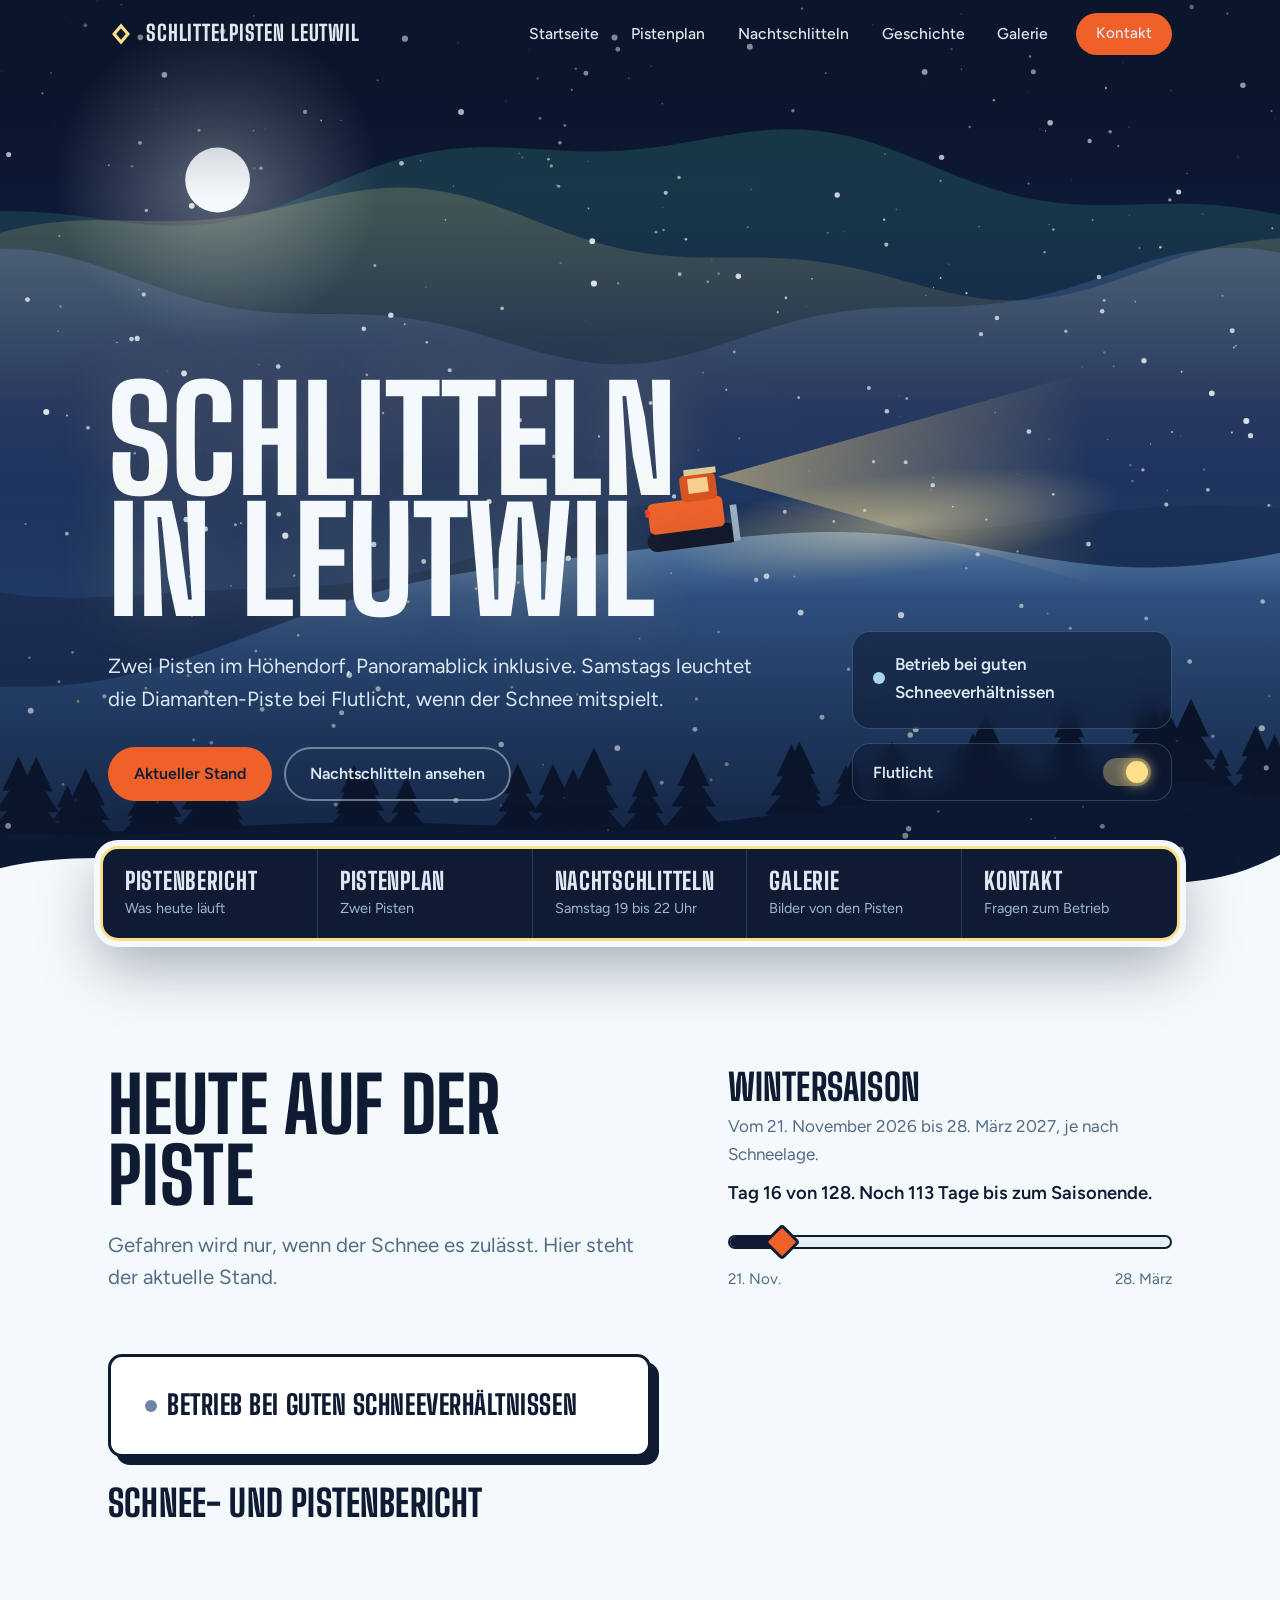
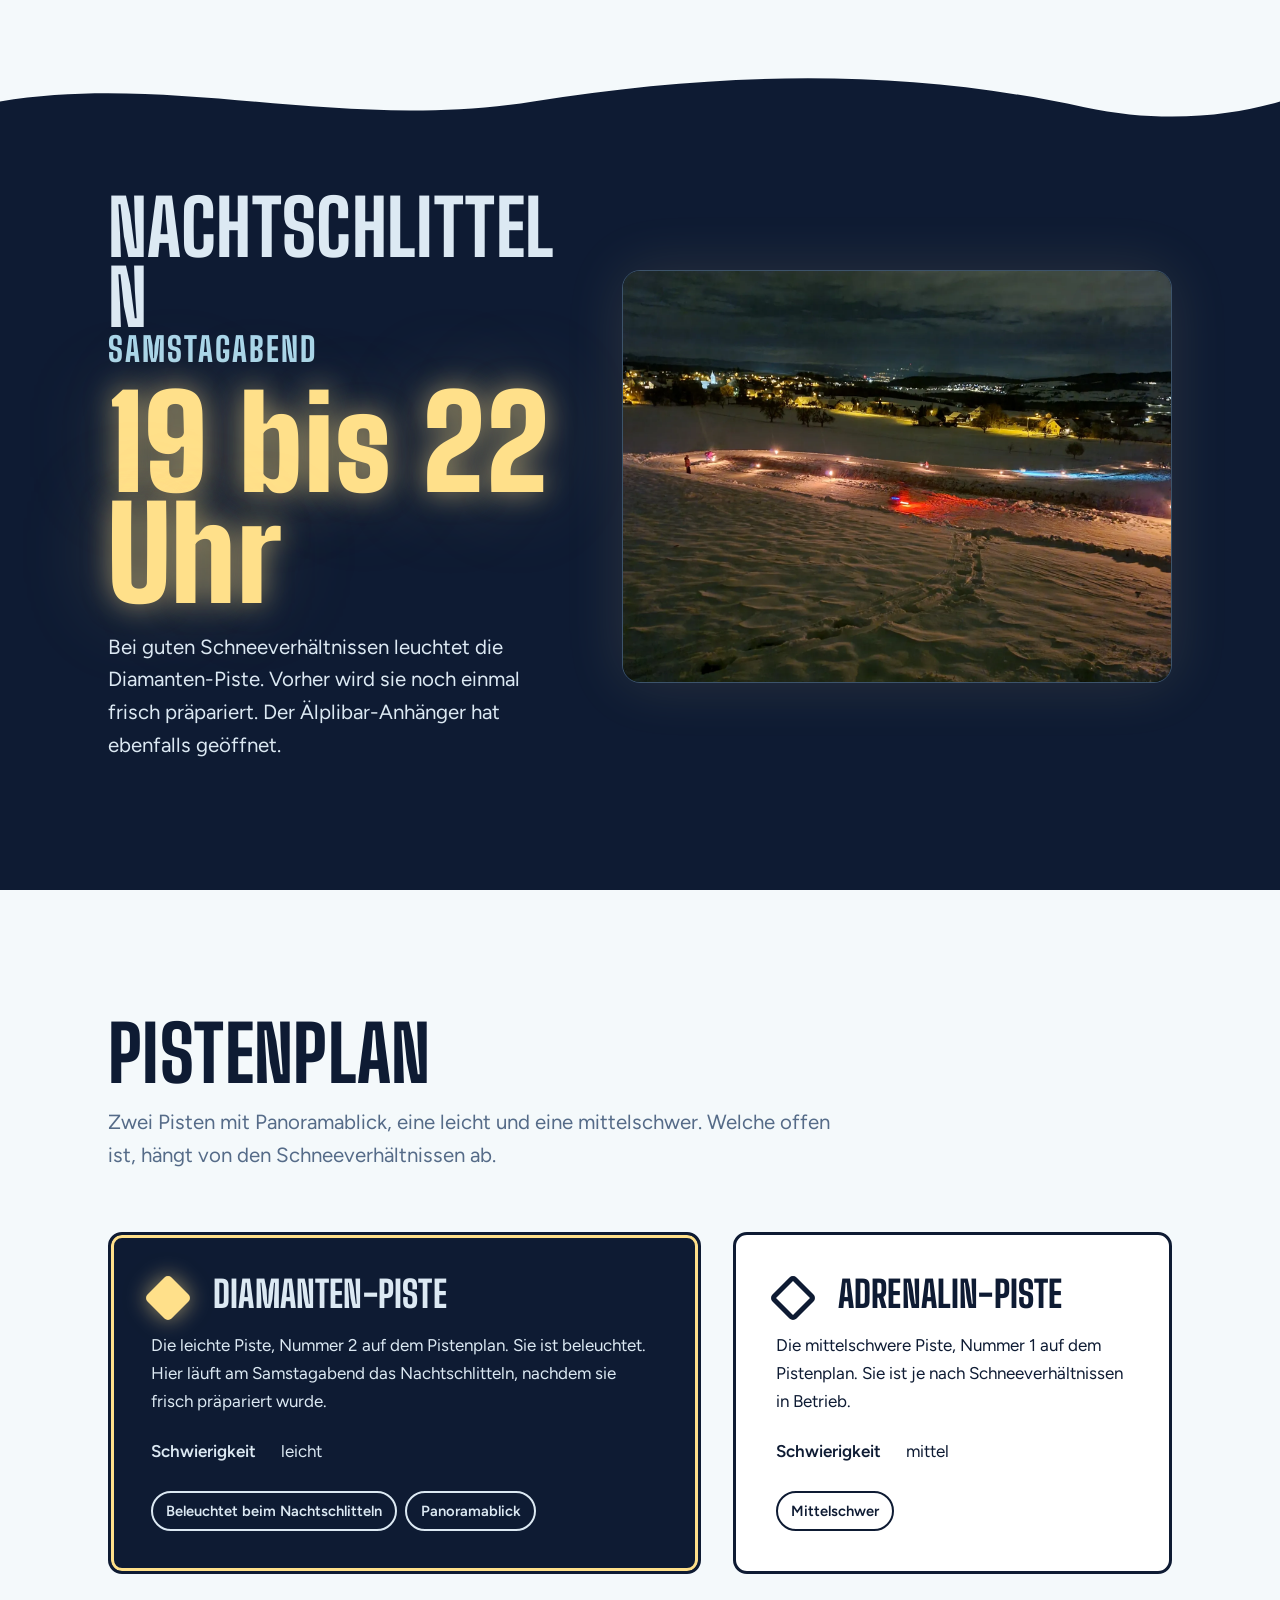
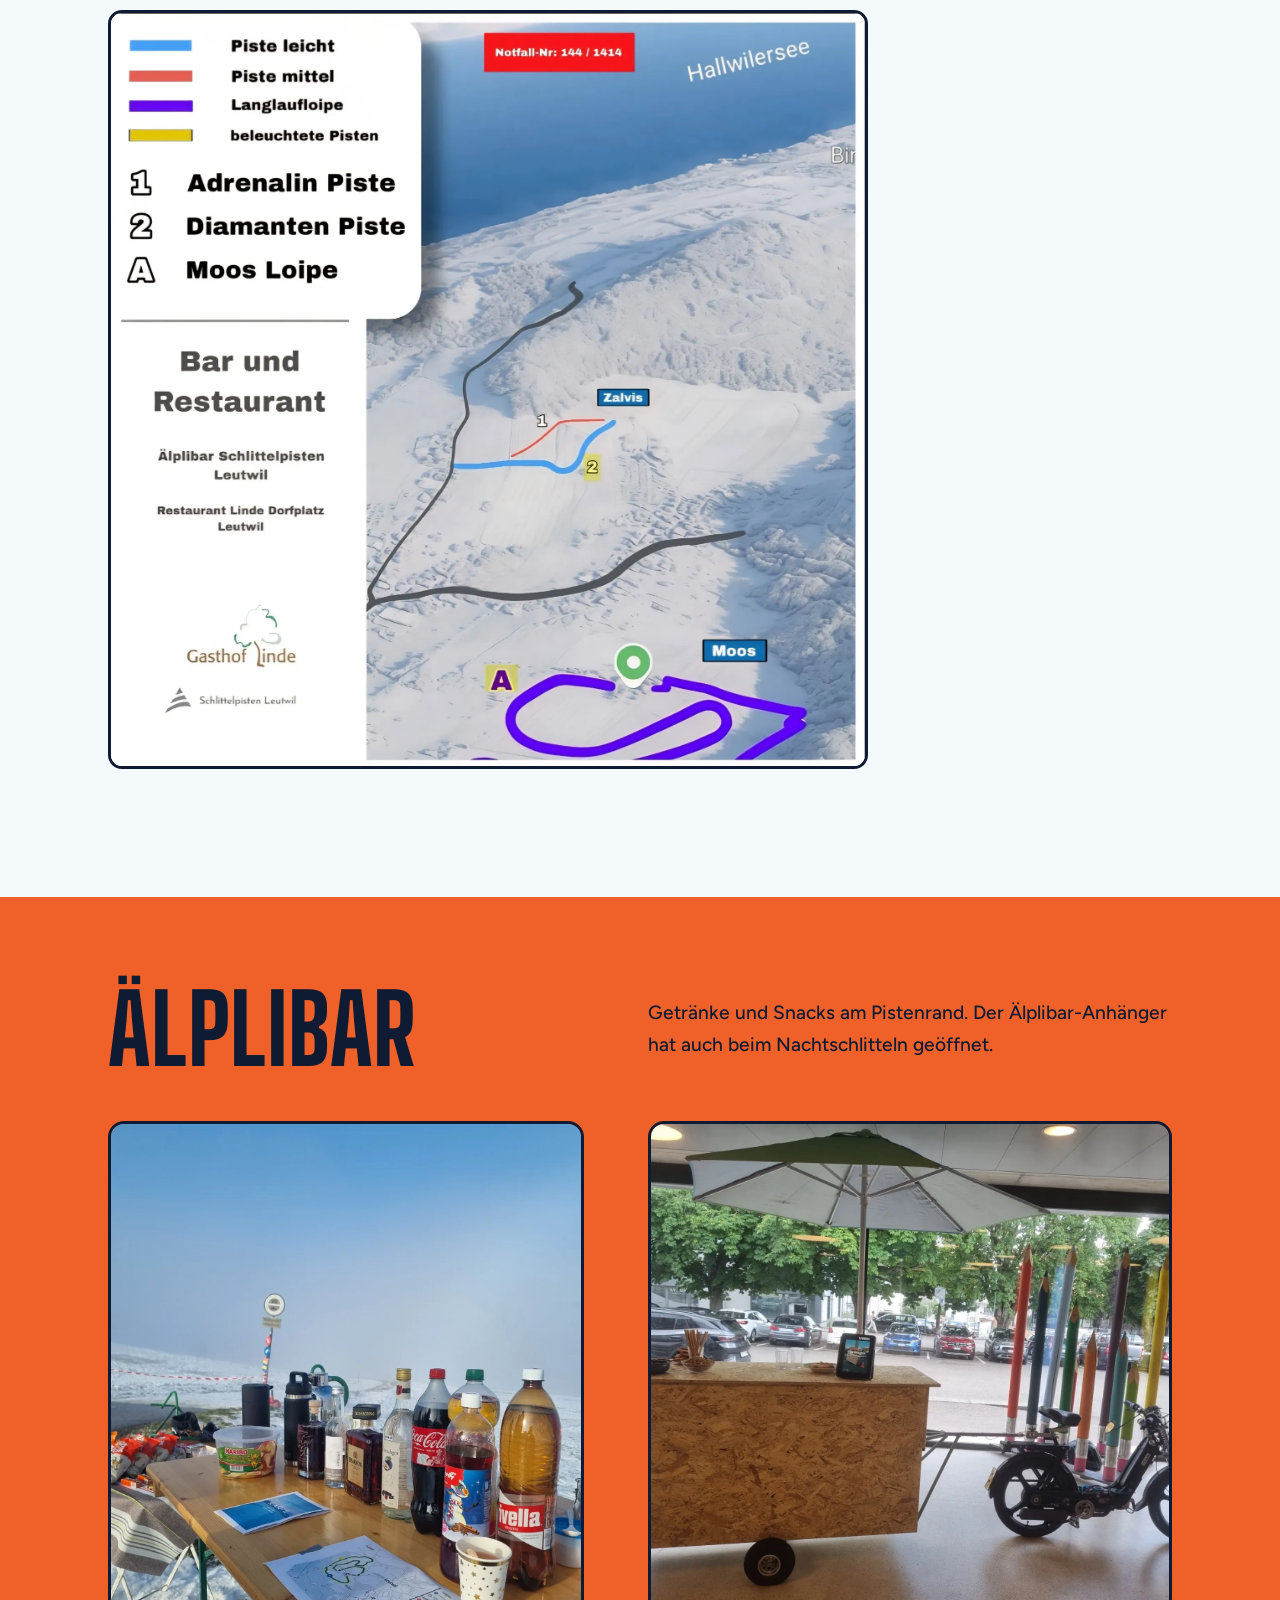
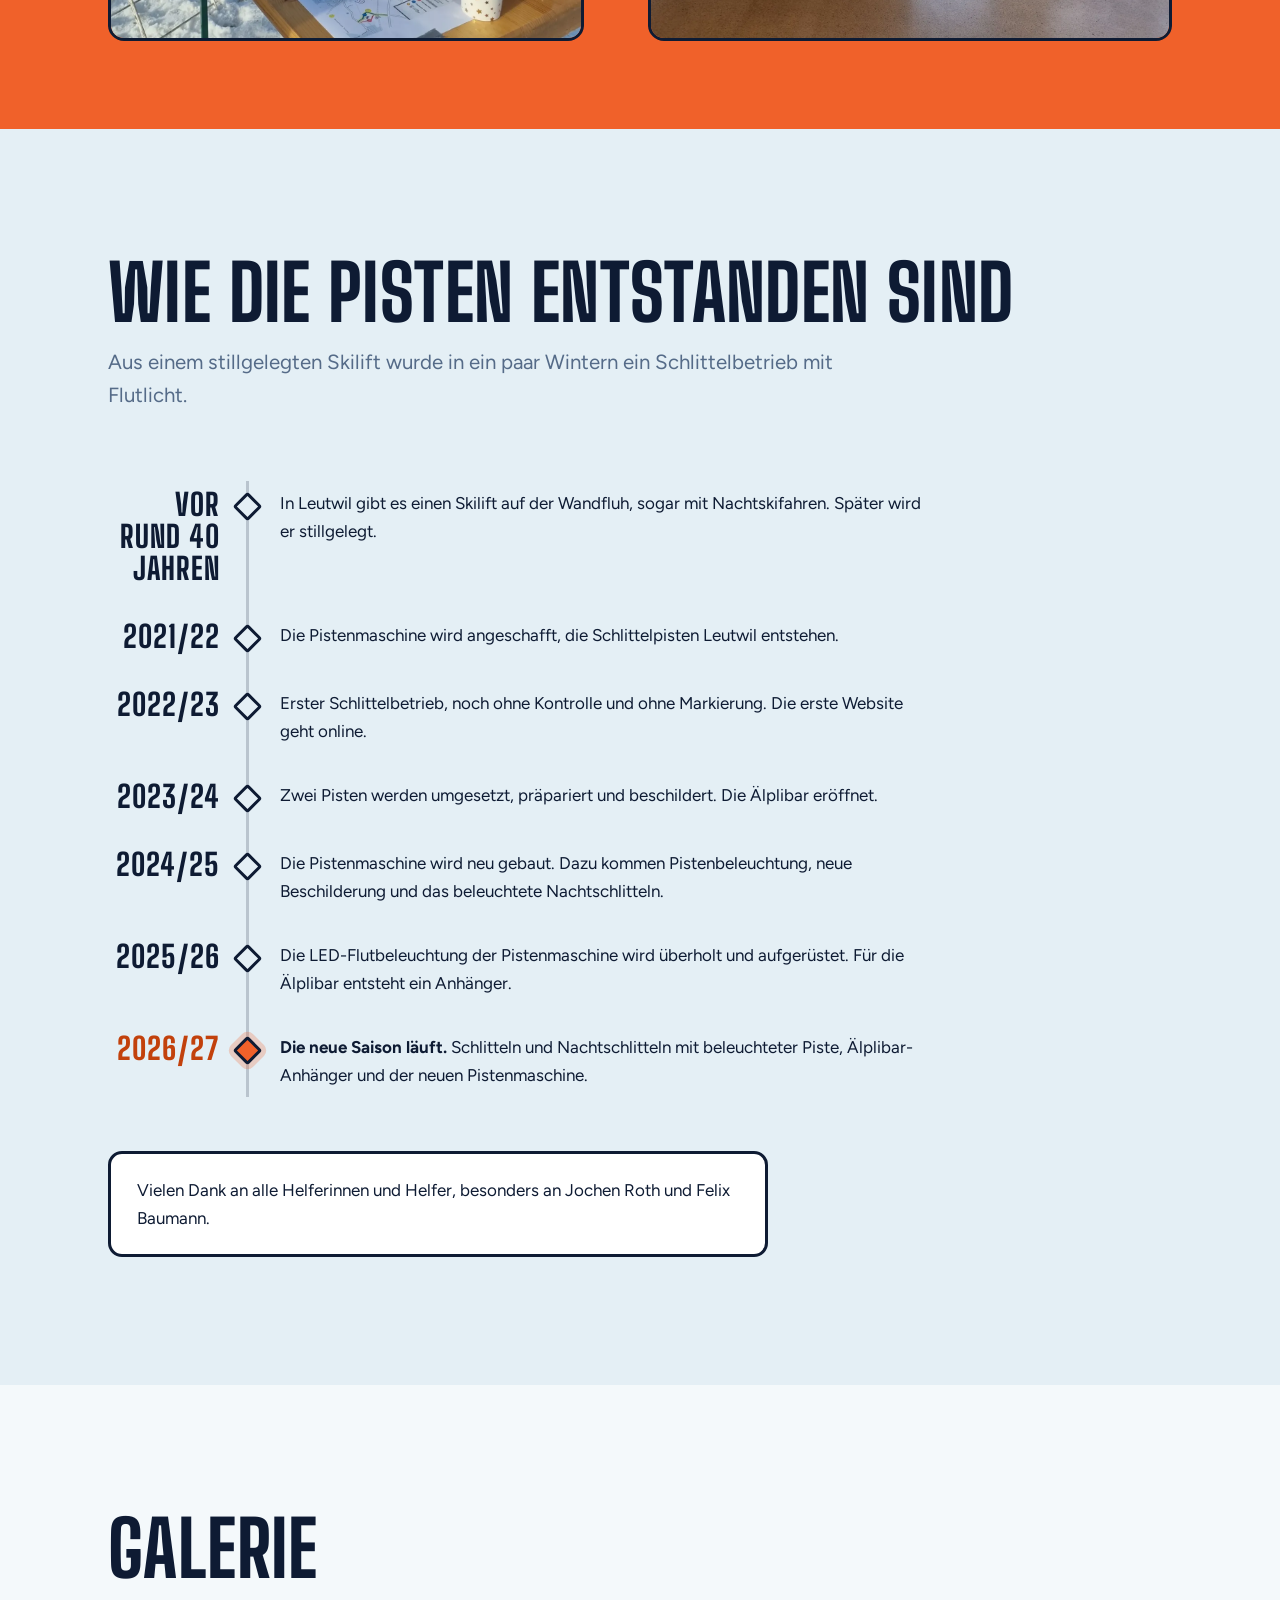
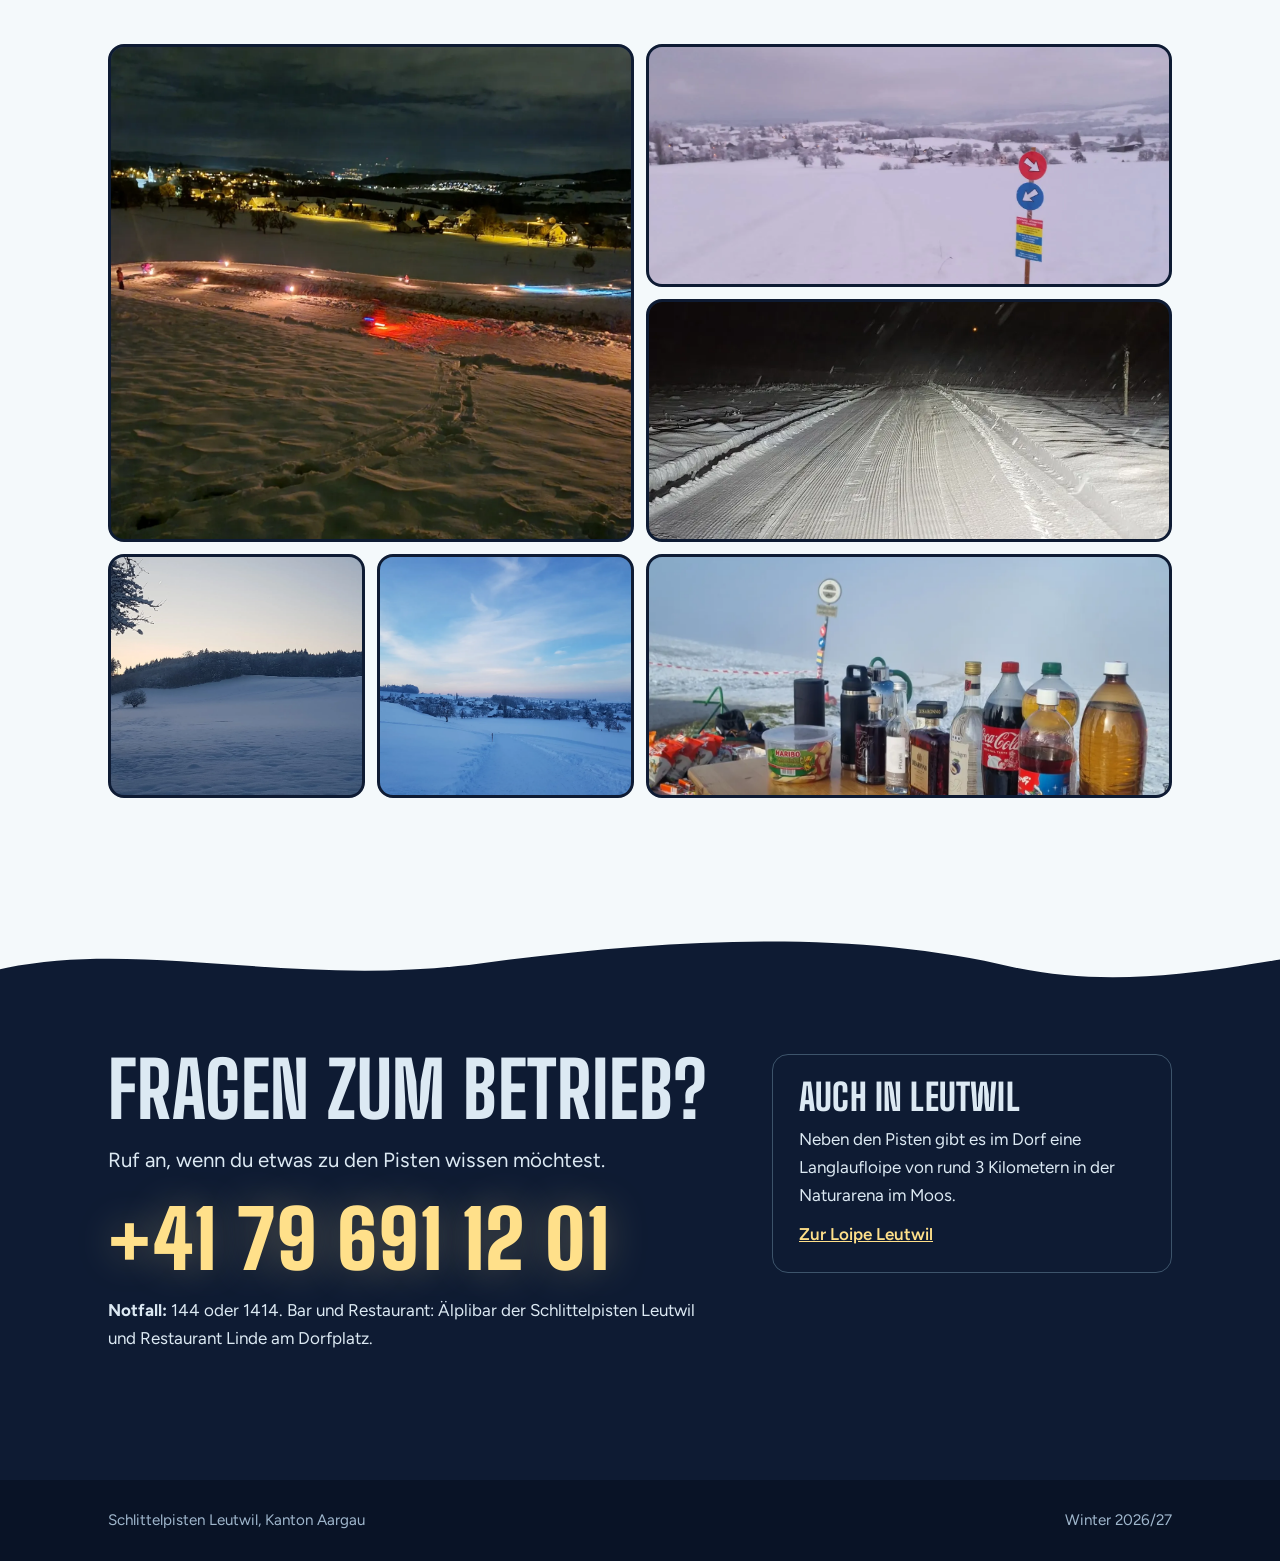
==== index.html @ 44215762 "Add files via upload" ====
<!DOCTYPE html>
<html lang="de-CH">
<head>
<meta charset="utf-8">
<meta name="viewport" content="width=device-width, initial-scale=1">
<title>Schlittelpisten Leutwil: Schlitteln und Nachtschlitteln im Höhendorf</title>
<meta name="description" content="Zwei Schlittelpisten in Leutwil AG mit Panoramablick. Samstags Nachtschlitteln bei Flutlicht, wenn der Schnee mitspielt. Mit Älplibar am Pistenrand.">
<meta name="theme-color" content="#0E1B33">
<meta property="og:title" content="Schlittelpisten Leutwil">
<meta property="og:description" content="Zwei Pisten, Panoramablick, samstags Nachtschlitteln bei Flutlicht.">
<meta property="og:type" content="website">
<link rel="icon" href="data:image/svg+xml,%3Csvg xmlns='http://www.w3.org/2000/svg' viewBox='0 0 32 32'%3E%3Crect width='32' height='32' rx='7' fill='%230E1B33'/%3E%3Cpath d='M16 5l9 11-9 11-9-11z' fill='%23FFE08A'/%3E%3C/svg%3E">
<link rel="preconnect" href="https://fonts.googleapis.com">
<link rel="preconnect" href="https://fonts.gstatic.com" crossorigin>
<link href="https://fonts.googleapis.com/css2?family=Big+Shoulders+Display:wght@700;800;900&family=Figtree:wght@400;500;600;700&display=swap" rel="stylesheet">
<style>
:root{
  --night:#0E1B33; --night-2:#16294A; --night-3:#223C66;
  --ice:#A9D6EA; --snow:#F4F9FB; --snow-2:#E4EFF5;
  --flood:#FFE08A; --groom:#F0612A;
  --on-night:#DCE9F3; --mute-night:#9FB6CC; --mute-snow:#556B88;
  --display:'Big Shoulders Display','Arial Narrow','Helvetica Neue Condensed',Impact,sans-serif;
  --body:'Figtree',system-ui,-apple-system,'Segoe UI',Roboto,sans-serif;
  --pad:clamp(20px,5vw,48px);
}
*{box-sizing:border-box;margin:0}
html{scroll-behavior:smooth;-webkit-text-size-adjust:100%}
body{font-family:var(--body);font-size:1.0625rem;line-height:1.65;color:var(--night);background:var(--snow);overflow-x:hidden}
img,svg,canvas{display:block;max-width:100%}
a{color:inherit}
:focus-visible{outline:3px solid var(--groom);outline-offset:3px;border-radius:4px}
.night :focus-visible,.hero :focus-visible,.site-header :focus-visible{outline-color:var(--flood)}
.skip{position:absolute;left:-999px;top:8px;background:var(--flood);color:var(--night);padding:10px 16px;border-radius:6px;z-index:100;font-weight:600}
.skip:focus{left:12px}
.wrap{width:100%;max-width:1160px;margin-inline:auto;padding-inline:var(--pad)}

/* type */
h1,h2,h3{font-family:var(--display);font-weight:800;text-transform:uppercase;line-height:.92;letter-spacing:.005em}
h2{font-size:clamp(2.1rem,6.4vw,4.8rem);overflow-wrap:anywhere}
h3{font-size:clamp(1.7rem,3vw,2.3rem);line-height:1}
.lead{font-size:clamp(1.12rem,1.6vw,1.3rem);line-height:1.6;max-width:56ch}
.muted{color:var(--mute-snow)}
.night .muted{color:var(--mute-night)}

/* buttons */
.btn{display:inline-flex;align-items:center;gap:.6em;font:600 1rem/1 var(--body);padding:1.05em 1.5em;border-radius:999px;text-decoration:none;border:2px solid transparent;cursor:pointer;transition:transform .2s ease,background .2s ease,color .2s ease,border-color .2s ease}
.btn-primary{background:var(--groom);color:var(--night)}
.btn-primary:hover{background:#ff7a45;transform:translateY(-2px)}
.btn-ghost{border-color:rgba(220,233,243,.45);color:var(--on-night)}
.btn-ghost:hover{border-color:var(--flood);color:var(--flood)}
.btn-dark{background:var(--night);color:var(--snow)}
.btn-dark:hover{background:var(--night-3)}

/* header */
.site-header{position:fixed;inset:0 0 auto 0;z-index:50;transition:background .3s ease,box-shadow .3s ease}
.site-header.solid{background:rgba(14,27,51,.88);backdrop-filter:blur(12px);-webkit-backdrop-filter:blur(12px);box-shadow:0 1px 0 rgba(169,214,234,.14)}
.bar{display:flex;align-items:center;justify-content:space-between;height:68px;gap:16px}
.logo{display:flex;align-items:center;gap:12px;text-decoration:none;color:var(--on-night);font:800 1.35rem/1 var(--display);text-transform:uppercase;letter-spacing:.04em}
.logo svg{width:26px;height:26px;flex:none}
.nav{display:flex;align-items:center;gap:6px}
.nav a{color:var(--on-night);text-decoration:none;font-weight:500;font-size:.98rem;padding:.55em .85em;border-radius:999px;transition:background .2s,color .2s}
.nav a:hover{background:rgba(220,233,243,.12);color:var(--flood)}
.nav .btn{padding:.75em 1.2em;font-size:.95rem;margin-left:8px}
.nav .btn:hover{color:var(--night);background:#ff7a45}
.menu-btn{display:none;background:none;border:2px solid rgba(220,233,243,.4);color:var(--on-night);border-radius:999px;width:46px;height:46px;cursor:pointer;align-items:center;justify-content:center}
.menu-btn span{display:block;width:18px;height:2px;background:currentColor;position:relative;border-radius:2px}
.menu-btn span::before,.menu-btn span::after{content:"";position:absolute;left:0;width:18px;height:2px;background:currentColor;border-radius:2px;transition:transform .25s}
.menu-btn span::before{top:-6px}.menu-btn span::after{top:6px}
.menu-btn[aria-expanded="true"] span{background:transparent}
.menu-btn[aria-expanded="true"] span::before{transform:translateY(6px) rotate(45deg)}
.menu-btn[aria-expanded="true"] span::after{transform:translateY(-6px) rotate(-45deg)}

/* hero */
.hero{position:relative;min-height:100vh;min-height:100svh;background:var(--night);color:var(--on-night);display:flex;align-items:flex-end;overflow:hidden;isolation:isolate}
#scene{position:absolute;inset:0;width:100%;height:100%;z-index:-1}
.hero::after{content:"";position:absolute;inset:0;z-index:-1;pointer-events:none;background:linear-gradient(180deg,rgba(14,27,51,.55) 0,rgba(14,27,51,0) 22%,rgba(14,27,51,0) 55%,rgba(14,27,51,.55) 100%)}
.hero-inner>div{min-width:0}
.hero-inner{width:100%;display:grid;grid-template-columns:minmax(0,1fr) auto;gap:32px;align-items:end;padding-block:120px clamp(72px,11vh,120px)}
.hero h1{font-size:clamp(3.2rem,12vw,9rem);line-height:.84;letter-spacing:-.005em;color:var(--snow);text-shadow:0 0 60px rgba(255,224,138,.18)}
.hero h1 span{display:block}
.hero .lead{margin-top:28px;color:var(--on-night)}
.hero .actions{display:flex;flex-wrap:wrap;gap:12px;margin-top:32px}
.hero-side{display:grid;gap:14px;width:min(320px,100%);justify-self:end}
.glass{background:rgba(14,27,51,.55);border:1px solid rgba(169,214,234,.22);border-radius:18px;padding:18px 20px;backdrop-filter:blur(10px);-webkit-backdrop-filter:blur(10px)}
.status-line{display:flex;align-items:center;gap:10px;font-weight:600}
.dot{width:12px;height:12px;border-radius:50%;background:var(--ice);flex:none;box-shadow:0 0 0 0 currentColor}
[data-state="offen"] .dot{background:#6FE3A5;color:#6FE3A5}
[data-state="nacht"] .dot{background:var(--flood);color:var(--flood)}
[data-state="zu"] .dot{background:#FF7A6B;color:#FF7A6B}
[data-state="offen"] .dot,[data-state="nacht"] .dot{animation:ping 2.4s ease-out infinite}
@keyframes ping{0%{box-shadow:0 0 0 0 color-mix(in srgb,currentColor 55%,transparent)}80%,100%{box-shadow:0 0 0 12px transparent}}
.glass small{display:block;margin-top:4px;color:var(--mute-night);font-size:.92rem;line-height:1.45}
.switch{display:flex;align-items:center;justify-content:space-between;gap:16px;width:100%;color:var(--on-night);background:rgba(14,27,51,.55);border:1px solid rgba(169,214,234,.22);border-radius:18px;padding:14px 20px;font:600 1rem var(--body);cursor:pointer;backdrop-filter:blur(10px);-webkit-backdrop-filter:blur(10px)}
.switch .track{width:48px;height:28px;border-radius:999px;background:rgba(220,233,243,.18);position:relative;flex:none;transition:background .3s}
.switch .track::after{content:"";position:absolute;top:3px;left:3px;width:22px;height:22px;border-radius:50%;background:var(--on-night);transition:transform .3s,background .3s}
.switch[aria-checked="true"] .track{background:rgba(255,224,138,.35)}
.switch[aria-checked="true"] .track::after{transform:translateX(20px);background:var(--flood);box-shadow:0 0 14px var(--flood)}
.drift{position:absolute;left:0;width:100%;height:clamp(40px,6vw,84px);pointer-events:none}
.drift path{fill:var(--snow)}
.drift.bottom{bottom:-1px}
.drift.top{top:-1px;transform:scaleY(-1)}

/* bands */
.band{position:relative;padding-block:clamp(72px,10vw,128px)}
.band.snow{background:var(--snow)}
.band.snow-2{background:var(--snow-2)}
.band.night{background:var(--night);color:var(--on-night)}
.section-head{display:grid;gap:18px;margin-bottom:clamp(36px,5vw,60px)}

/* heute */
.today-grid{display:grid;grid-template-columns:minmax(0,1.1fr) minmax(0,.9fr);gap:clamp(32px,6vw,80px);align-items:start}
.status-card{border:3px solid var(--night);border-radius:14px;padding:clamp(22px,3vw,34px);background:#fff;box-shadow:8px 8px 0 var(--night)}
.status-card .status-line{font-size:clamp(1.3rem,2.4vw,1.7rem);font-family:var(--display);text-transform:uppercase;font-weight:800;letter-spacing:.02em;line-height:1.05}
.status-card p{margin-top:12px;color:var(--mute-snow)}
.status-card .stamp{margin-top:16px;font-size:.9rem;color:var(--mute-snow)}
.status-card [data-state="offen"] .dot,.status-card[data-state="offen"] .dot{background:#1FA866}
.status-card[data-state="nacht"] .dot{background:#E0A800}
.status-card[data-state="zu"] .dot{background:#D93B2B}
.status-card .dot{background:#6C86A8}
.season h3{margin-bottom:6px}
.season .count{font-size:1.15rem;font-weight:600;margin-top:10px}
.track-bar{position:relative;height:14px;border-radius:999px;background:var(--snow-2);margin-top:26px;border:2px solid var(--night)}
.track-bar .fill{position:absolute;inset:0 auto 0 0;width:0;background:var(--night);border-radius:999px;transition:width 1.6s cubic-bezier(.2,.8,.2,1)}
.track-bar .pin{position:absolute;top:50%;left:0;width:26px;height:26px;margin:-13px 0 0 -13px;background:var(--groom);border:3px solid var(--night);transform:rotate(45deg);border-radius:4px;transition:left 1.6s cubic-bezier(.2,.8,.2,1)}
.dates{display:flex;justify-content:space-between;margin-top:18px;font-size:.95rem;color:var(--mute-snow)}
.webcam{margin-top:28px;border-radius:14px;overflow:hidden;border:3px solid var(--night)}
.webcam img{width:100%;height:auto}

/* nacht */
.night-grid{display:grid;grid-template-columns:minmax(0,.9fr) minmax(0,1.1fr);gap:clamp(28px,5vw,72px);align-items:center}
.big-time{font:900 clamp(3rem,11vw,8rem)/.86 var(--display);color:var(--flood);text-shadow:0 0 28px rgba(255,224,138,.55),0 0 90px rgba(255,224,138,.28);margin:22px 0 8px;letter-spacing:.01em}
.when{font:800 clamp(1.5rem,3vw,2.1rem)/1 var(--display);text-transform:uppercase;letter-spacing:.06em;color:var(--ice)}
.night-copy .lead{margin-top:22px;color:var(--on-night)}
.night-copy .btn{margin-top:30px}
.slope{width:100%;height:auto;border-radius:18px;background:linear-gradient(180deg,#0A1426,#16294A 70%,#223C66);border:1px solid rgba(169,214,234,.2)}
.pool{opacity:0;transition:opacity 1.2s ease}
.slope.lit .pool{opacity:1}
.slope.lit .pool:nth-of-type(2){transition-delay:.25s}
.slope.lit .pool:nth-of-type(3){transition-delay:.5s}
.slope.lit .pool:nth-of-type(4){transition-delay:.75s}
.slope.lit .pool:nth-of-type(5){transition-delay:1s}

/* pisten */
.boards{display:grid;grid-template-columns:minmax(0,1.35fr) minmax(0,1fr);gap:clamp(18px,3vw,32px);align-items:stretch}
.board{border:3px solid var(--night);border-radius:14px;padding:clamp(24px,3.4vw,40px);display:flex;flex-direction:column;gap:16px;background:#fff}
.board.lit{background:var(--night);color:var(--on-night);border-color:var(--night);box-shadow:0 0 0 3px var(--flood) inset}
.diamond{width:34px;height:34px;transform:rotate(45deg);border:5px solid var(--night);border-radius:5px;flex:none;margin:6px 6px 0 0}
.board.lit .diamond{background:var(--flood);border-color:var(--flood);box-shadow:0 0 22px rgba(255,224,138,.6)}
.board-head{display:flex;align-items:center;gap:22px}
.tags{display:flex;flex-wrap:wrap;gap:8px;margin-top:auto;padding-top:10px}
.tag{font-size:.92rem;font-weight:600;padding:.4em .9em;border-radius:999px;border:2px solid currentColor}
.board p{max-width:46ch}
.facts{display:grid;gap:6px;margin-top:6px}
.facts div{display:flex;gap:10px}
.facts dt{font-weight:600;min-width:7.5rem}

/* alplibar */
.alpli{background:var(--groom);color:var(--night);padding-block:clamp(52px,7vw,88px)}
.alpli .wrap{display:grid;grid-template-columns:minmax(0,1fr) minmax(0,1.1fr);gap:clamp(24px,5vw,72px);align-items:center}
.alpli h2{font-size:clamp(3.2rem,9vw,7rem)}
.alpli p{font-size:1.2rem;max-width:44ch;font-weight:500}

/* geschichte */
.timeline{list-style:none;padding:0;position:relative;max-width:820px}
.timeline::before{content:"";position:absolute;left:8.6rem;top:10px;bottom:10px;width:3px;background:var(--night);opacity:.2}
.timeline li{display:grid;grid-template-columns:8.6rem minmax(0,1fr);gap:0;padding-block:18px;position:relative}
.timeline .when-y{font:800 clamp(1.4rem,2.6vw,1.9rem)/1.05 var(--display);text-transform:uppercase;letter-spacing:.03em;padding-right:26px;text-align:right}
.timeline .what{padding-left:34px;position:relative}
.timeline .what::before{content:"";position:absolute;left:-9px;top:7px;width:15px;height:15px;background:var(--snow-2);border:3px solid var(--night);transform:rotate(45deg);border-radius:3px}
.timeline li.now .what::before{background:var(--groom);box-shadow:0 0 0 5px rgba(240,97,42,.25)}
.timeline li.now .when-y{color:#C2410C}
.timeline b{font-weight:700}
.thanks{margin-top:44px;max-width:60ch;padding:22px 26px;border:3px solid var(--night);border-radius:14px;background:#fff}
.gallery{display:grid;grid-template-columns:repeat(auto-fit,minmax(240px,1fr));gap:14px}
.gallery img{width:100%;aspect-ratio:4/3;object-fit:cover;border-radius:12px;border:3px solid var(--night)}

/* kontakt */
.contact-grid{display:grid;grid-template-columns:minmax(0,1.2fr) minmax(0,.8fr);gap:clamp(28px,5vw,72px);align-items:start}
.phone{display:inline-block;margin-top:26px;font:900 clamp(2.6rem,8vw,5.6rem)/.9 var(--display);letter-spacing:.015em;text-decoration:none;color:var(--flood);text-shadow:0 0 40px rgba(255,224,138,.3)}
.phone:hover{color:var(--snow)}
.also{border:1px solid rgba(169,214,234,.3);border-radius:16px;padding:24px 26px;display:grid;gap:10px}
.also a{color:var(--flood);font-weight:600}
.site-footer{background:#091326;color:var(--mute-night);padding-block:28px;font-size:.95rem}
.site-footer .wrap{display:flex;flex-wrap:wrap;justify-content:space-between;gap:12px}

/* reveal: only the timeline, one quiet moment */
.timeline li{opacity:0;transform:translateY(14px);transition:opacity .6s ease,transform .6s ease}
.timeline li.in{opacity:1;transform:none}

@media (max-width:900px){
  .nav a:not(.btn){display:none}
  .menu-btn{display:inline-flex}
  .nav.open{position:absolute;top:68px;left:0;right:0;flex-direction:column;align-items:stretch;background:rgba(14,27,51,.97);padding:14px var(--pad) 22px;gap:2px}
  .nav.open a:not(.btn){display:block;padding:.9em .6em;border-radius:10px;font-size:1.1rem}
  .nav.open .btn{margin:10px 0 0;justify-content:center}
  .hero-inner{grid-template-columns:minmax(0,1fr);padding-top:104px}
  .logo{font-size:1.05rem;min-width:0;letter-spacing:.02em}
  .bar{gap:10px}
  .hero-side{justify-self:stretch;width:100%}
  .today-grid,.night-grid,.boards,.alpli .wrap,.contact-grid{grid-template-columns:minmax(0,1fr)}
  .night-grid .slope{order:2}
  .timeline::before{left:5.2rem}
  .timeline li{grid-template-columns:5.2rem minmax(0,1fr)}
  .timeline .when-y{padding-right:18px;font-size:1.25rem}
  .timeline .what{padding-left:24px}
}
@media (prefers-reduced-motion:reduce){
  html{scroll-behavior:auto}
  *{animation:none!important;transition-duration:.01ms!important}
  .timeline li{opacity:1;transform:none}
}

.mqwrap{overflow:hidden;background:var(--snow);padding-block:clamp(30px,5vw,60px)}
.news[hidden]{display:none}
.alpli h2{overflow-wrap:normal;font-size:clamp(2.6rem,8vw,6rem)}
.phone{white-space:nowrap;font-size:clamp(2rem,7vw,5rem)}
.quick a b{font-size:1.25rem;overflow-wrap:anywhere}
.nightphoto img{width:100%;height:auto;aspect-ratio:4/3;object-fit:cover;border-radius:18px;border:1px solid rgba(169,214,234,.3);box-shadow:0 0 60px rgba(255,224,138,.12)}
.alpli-photos{margin-top:clamp(28px,4vw,48px);align-items:stretch}
.alpli-photos img{width:100%;height:100%;max-height:520px;object-fit:cover;border-radius:16px;border:3px solid var(--night)}
.plan-fig{margin-top:36px;max-width:760px}
.plan-fig img{width:100%;height:auto;border-radius:14px;border:3px solid var(--night)}
.note{margin-top:18px;max-width:60ch}
/* ===== Upgrade ===== */
.snowbox{margin-top:28px}
.snowbox h3{margin-bottom:14px}
#infosnowContainer{overflow-x:auto}
#infosnowContainer .description,#infosnowContainer .desc,#infosnowContainer [class*="description"]{display:none!important}
#infosnowContainer table td,#infosnowContainer table th{background-color:#444!important;color:#fff!important}
.quick{position:relative;z-index:5;margin-top:-54px}
.quick .wrap{display:grid;grid-template-columns:repeat(auto-fit,minmax(150px,1fr));gap:0;background:var(--night);border:3px solid var(--flood);border-radius:18px;overflow:hidden;box-shadow:0 0 0 6px var(--snow),0 24px 60px rgba(14,27,51,.35);padding:0;max-width:1080px}
.quick a{display:flex;flex-direction:column;gap:6px;padding:20px 22px;color:var(--on-night);text-decoration:none;font-weight:600;border-right:1px solid rgba(169,214,234,.18);transition:background .25s,color .25s;position:relative}
.quick a:last-child{border-right:0}
.quick a small{font-weight:400;color:var(--mute-night);font-size:.9rem;line-height:1.35}
.quick a b{font:800 1.5rem/1 var(--display);text-transform:uppercase;letter-spacing:.03em}
.quick a:hover{background:var(--flood);color:var(--night)}
.quick a:hover small{color:var(--night)}
.marquee{background:var(--flood);color:var(--night);overflow:hidden;white-space:nowrap;border-block:3px solid var(--night);padding-block:14px;transform:rotate(-1.4deg);margin:0 -3vw;position:relative;z-index:4}
.marquee .mq{display:inline-flex;gap:0;animation:mq 38s linear infinite;will-change:transform}
.marquee span{font:900 clamp(2rem,5vw,3.6rem)/1 var(--display);text-transform:uppercase;padding-inline:.5em;letter-spacing:.02em}
.marquee span:nth-child(even){-webkit-text-stroke:2px var(--night);color:transparent}
@keyframes mq{to{transform:translateX(-50%)}}
.news{display:grid;grid-template-columns:auto minmax(0,1fr);gap:22px;align-items:center;border:3px solid var(--night);border-radius:14px;background:#fff;padding:18px 24px;margin-bottom:34px}
.news .date{font:800 1.4rem/1 var(--display);text-transform:uppercase;background:var(--groom);padding:.55em .7em;border-radius:8px;white-space:nowrap}
.tiles{display:grid;grid-template-columns:repeat(4,minmax(0,1fr));grid-auto-rows:clamp(140px,19vw,260px);gap:12px}
.tile{position:relative;border-radius:16px;overflow:hidden;border:3px solid var(--night);background:linear-gradient(160deg,var(--night-3),var(--night));display:flex;align-items:flex-end;padding:16px;color:var(--on-night);isolation:isolate}
.tile.big{grid-column:span 2;grid-row:span 2}
.tile.wide{grid-column:span 2}
.tile img{position:absolute;inset:0;width:100%;height:100%;object-fit:cover;z-index:-1;transition:transform .8s cubic-bezier(.2,.8,.2,1)}
.tile:hover img{transform:scale(1.08)}
.tile .ph{position:absolute;inset:0;z-index:-1;background:repeating-linear-gradient(135deg,rgba(255,224,138,.06) 0 14px,transparent 14px 28px)}
.tile span{font:800 1.5rem/1 var(--display);text-transform:uppercase;letter-spacing:.03em}
.tile.empty span{font-size:1.05rem;font-family:var(--body);font-weight:500;color:var(--mute-night);text-transform:none}
.spot{position:absolute;inset:0;pointer-events:none;z-index:0;background:radial-gradient(520px circle at var(--mx,70%) var(--my,40%),rgba(255,224,138,.16),transparent 60%);transition:opacity .4s}
#nacht .wrap{position:relative;z-index:1}
.rail{position:fixed;right:14px;top:84px;bottom:84px;width:26px;z-index:40;pointer-events:none}
.rail::before{content:"";position:absolute;left:50%;top:0;bottom:0;width:3px;margin-left:-1.5px;background:repeating-linear-gradient(180deg,rgba(255,224,138,.9) 0 6px,transparent 6px 14px);opacity:.55;border-radius:2px}
.rail i{position:absolute;left:50%;top:0;width:22px;height:22px;margin:-11px 0 0 -11px;background:var(--groom);border:3px solid var(--night);border-radius:5px;transform:rotate(45deg);box-shadow:0 0 18px rgba(240,97,42,.8)}
.hero .scrollcue{position:absolute;left:50%;bottom:92px;width:26px;height:44px;border:2px solid rgba(220,233,243,.55);border-radius:14px;transform:translateX(-50%);z-index:2}
.hero .scrollcue::after{content:"";position:absolute;left:50%;top:8px;width:4px;height:8px;margin-left:-2px;border-radius:2px;background:var(--flood);animation:cue 1.8s ease-in-out infinite}
@keyframes cue{0%{opacity:0;transform:translateY(0)}30%{opacity:1}100%{opacity:0;transform:translateY(16px)}}
.hero h1{will-change:transform}

@media (max-width:900px){
  .rail{display:none}
  .tiles{grid-template-columns:repeat(2,minmax(0,1fr))}
  .tile.big{grid-column:span 2}
  .news{grid-template-columns:1fr}
  .quick{margin-top:-40px}
  .quick a{border-right:0;border-bottom:1px solid rgba(169,214,234,.18)}
  .hero .scrollcue{display:none}
}
@media (prefers-reduced-motion:reduce){.marquee .mq{animation:none}.hero h1{transform:none!important}}
</style>
</head>
<body>
<a class="skip" href="#inhalt">Zum Inhalt springen</a>

<header class="site-header" id="top">
  <div class="wrap bar">
    <a class="logo" href="#top" aria-label="Schlittelpisten Leutwil, Anfang der Seite">
      <svg viewBox="0 0 32 32" aria-hidden="true"><path d="M16 3l11 13-11 13L5 16z" fill="#FFE08A"/><path d="M16 9l6 7-6 7-6-7z" fill="#0E1B33"/></svg>
      Schlittelpisten Leutwil
    </a>
    <nav class="nav" id="nav" aria-label="Hauptmenü">
      <a href="#heute">Startseite</a>
      <a href="#pisten">Pistenplan</a>
      <a href="#nacht">Nachtschlitteln</a>
      <a href="#geschichte">Geschichte</a>
      <a href="#galerie">Galerie</a>
      <a href="#kontakt" class="btn btn-primary">Kontakt</a>
    </nav>
    <button class="menu-btn" id="menuBtn" aria-expanded="false" aria-controls="nav" aria-label="Menü öffnen"><span></span></button>
  </div>
</header>

<main id="inhalt">
<section class="hero" aria-labelledby="h1">
  <canvas id="scene" aria-hidden="true"></canvas>
  <div class="wrap hero-inner">
    <div>
      <h1 id="h1"><span>Schlitteln</span><span>in Leutwil</span></h1>
      <p class="lead">Zwei Pisten im Höhendorf, Panoramablick inklusive. Samstags leuchtet die Diamanten-Piste bei Flutlicht, wenn der Schnee mitspielt.</p>
      <div class="actions">
        <a class="btn btn-primary" href="#heute">Aktueller Stand</a>
        <a class="btn btn-ghost" href="#nacht">Nachtschlitteln ansehen</a>
      </div>
    </div>
    <div class="hero-side">
      <div class="glass" data-status-box data-state="bei-schnee">
        <div class="status-line"><span class="dot" aria-hidden="true"></span><span data-status-head>Betrieb bei guten Schneeverhältnissen</span></div>
        <small data-status-detail></small>
      </div>
      <button class="switch" id="lights" role="switch" aria-checked="true">
        <span>Flutlicht</span><span class="track" aria-hidden="true"></span>
      </button>
    </div>
  </div>
  <svg class="drift bottom" viewBox="0 0 1440 80" preserveAspectRatio="none" aria-hidden="true"><path d="M0 46C150 14 300 68 500 42S860 6 1080 40s290 26 360-8V80H0z"/></svg>
</section>

<nav class="quick" aria-label="Schnellzugriff">
  <div class="wrap">
    <a href="#heute"><b>Pistenbericht</b><small>Was heute läuft</small></a>
    <a href="#pisten"><b>Pistenplan</b><small>Zwei Pisten</small></a>
    <a href="#nacht"><b>Nachtschlitteln</b><small>Samstag 19 bis 22 Uhr</small></a>
    <a href="#galerie"><b>Galerie</b><small>Bilder von den Pisten</small></a>
    <a href="#kontakt"><b>Kontakt</b><small>Fragen zum Betrieb</small></a>
  </div>
</nav>

<section class="band snow" id="heute" aria-labelledby="heute-h">
  <div class="wrap">
    <div class="news" id="news" hidden><span class="date" id="newsDate"></span><p id="newsText"></p></div>
  </div>
  <div class="wrap today-grid">
    <div>
      <div class="section-head">
        <h2 id="heute-h">Heute auf der Piste</h2>
        <p class="lead muted">Gefahren wird nur, wenn der Schnee es zulässt. Hier steht der aktuelle Stand.</p>
      </div>
      <div class="status-card" data-status-box data-state="bei-schnee">
        <div class="status-line"><span class="dot" aria-hidden="true"></span><span data-status-head>Betrieb bei guten Schneeverhältnissen</span></div>
        <p data-status-detail hidden></p>
        <p class="stamp" data-status-stamp hidden></p>
      </div>
      <div id="webcamSlot"></div>
      <div id="snowSlot" class="snowbox">
        <h3>Schnee- und Pistenbericht</h3>
        <div id="infosnowContainer"></div>
        <link rel="stylesheet" type="text/css" href="https://infosnow.ch/web-css/1.css">
        <script type="text/javascript" src="https://infosnow.ch/web-js/?type=ajax&amp;lang=de&amp;saison=1&amp;xid=607"></script>
      </div>
    </div>
    <div class="season">
      <h3>Wintersaison</h3>
      <p class="muted" id="seasonRange"></p>
      <p class="count" id="seasonCount"></p>
      <div class="track-bar" role="progressbar" aria-label="Fortschritt der Wintersaison" aria-valuemin="0" aria-valuemax="100" id="seasonBar" aria-valuenow="0">
        <div class="fill" id="seasonFill"></div>
        <div class="pin" id="seasonPin"></div>
      </div>
      <div class="dates"><span id="dStart"></span><span id="dEnd"></span></div>
    </div>
  </div>
</section>

<section class="band night" id="nacht" aria-labelledby="nacht-h">
  <svg class="drift top" viewBox="0 0 1440 80" preserveAspectRatio="none" aria-hidden="true"><path d="M0 40C200 70 380 8 600 40s420 34 620-6c90-18 170-8 220 6V80H0z"/></svg>
  <div class="wrap night-grid">
    <div class="night-copy">
      <h2 id="nacht-h">Nachtschlitteln</h2>
      <p class="when">Samstagabend</p>
      <p class="big-time">19 bis 22 Uhr</p>
      <p class="lead">Bei guten Schneeverhältnissen leuchtet die Diamanten-Piste. Vorher wird sie noch einmal frisch präpariert. Der Älplibar-Anhänger hat ebenfalls geöffnet.</p>
    </div>
    <figure class="nightphoto"><img src="foto-nacht.webp" alt="Beleuchtete Schlittelpiste bei Nacht oberhalb von Leutwil, Fackeln am Pistenrand und Lichter des Dorfs im Hintergrund" loading="lazy"></figure>
  </div>
</section>

<section class="band snow" id="pisten" aria-labelledby="pisten-h">
  <div class="wrap">
    <div class="section-head">
      <h2 id="pisten-h">Pistenplan</h2>
      <p class="lead muted">Zwei Pisten mit Panoramablick, eine leicht und eine mittelschwer. Welche offen ist, hängt von den Schneeverhältnissen ab.</p>
    </div>
    <div class="boards" id="boards">
      <article class="board lit">
        <div class="board-head"><span class="diamond" aria-hidden="true"></span><h3>Diamanten-Piste</h3></div>
        <p>Die leichte Piste, Nummer 2 auf dem Pistenplan. Sie ist beleuchtet. Hier läuft am Samstagabend das Nachtschlitteln, nachdem sie frisch präpariert wurde.</p>
        <div class="facts" data-facts="diamant"></div>
        <div class="tags"><span class="tag">Beleuchtet beim Nachtschlitteln</span><span class="tag">Panoramablick</span></div>
      </article>
      <article class="board">
        <div class="board-head"><span class="diamond" aria-hidden="true"></span><h3>Adrenalin-Piste</h3></div>
        <p>Die mittelschwere Piste, Nummer 1 auf dem Pistenplan. Sie ist je nach Schneeverhältnissen in Betrieb.</p>
        <div class="facts" data-facts="zweite"></div>
        <div class="tags"><span class="tag">Mittelschwer</span></div>
      </article>
    </div>
    <div id="plan"></div>
  </div>
</section>

<section class="alpli" id="aelplibar" aria-labelledby="alpli-h">
  <div class="wrap">
    <h2 id="alpli-h">Älplibar</h2>
    <p>Getränke und Snacks am Pistenrand. Der Älplibar-Anhänger hat auch beim Nachtschlitteln geöffnet.</p>
  </div>
  <div class="wrap alpli-photos">
    <img src="foto-bar.webp" alt="Tisch der Älplibar mit Getränken, Snacks und dem Pistenplan" loading="lazy">
    <img src="foto-anhaenger.webp" alt="Der Älplibar-Anhänger: eine Holzbar auf Rädern mit Sonnenschirm, gezogen von einem Mofa" loading="lazy">
  </div>
</section>

<section class="band snow-2" id="geschichte" aria-labelledby="gesch-h">
  <div class="wrap">
    <div class="section-head">
      <h2 id="gesch-h">Wie die Pisten entstanden sind</h2>
      <p class="lead muted">Aus einem stillgelegten Skilift wurde in ein paar Wintern ein Schlittelbetrieb mit Flutlicht.</p>
    </div>
    <ol class="timeline">
      <li><div class="when-y">Vor rund 40 Jahren</div><div class="what">In Leutwil gibt es einen Skilift auf der Wandfluh, sogar mit Nachtskifahren. Später wird er stillgelegt.</div></li>
      <li><div class="when-y">2021/22</div><div class="what">Die Pistenmaschine wird angeschafft, die Schlittelpisten Leutwil entstehen.</div></li>
      <li><div class="when-y">2022/23</div><div class="what">Erster Schlittelbetrieb, noch ohne Kontrolle und ohne Markierung. Die erste Website geht online.</div></li>
      <li><div class="when-y">2023/24</div><div class="what">Zwei Pisten werden umgesetzt, präpariert und beschildert. Die Älplibar eröffnet.</div></li>
      <li><div class="when-y">2024/25</div><div class="what">Die Pistenmaschine wird neu gebaut. Dazu kommen Pistenbeleuchtung, neue Beschilderung und das beleuchtete Nachtschlitteln.</div></li>
      <li><div class="when-y">2025/26</div><div class="what">Die LED-Flutbeleuchtung der Pistenmaschine wird überholt und aufgerüstet. Für die Älplibar entsteht ein Anhänger.</div></li>
      <li class="now"><div class="when-y">2026/27</div><div class="what"><b>Die neue Saison läuft.</b> Schlitteln und Nachtschlitteln mit beleuchteter Piste, Älplibar-Anhänger und der neuen Pistenmaschine.</div></li>
    </ol>
    <p class="thanks">Vielen Dank an alle Helferinnen und Helfer, besonders an Jochen Roth und Felix Baumann.</p>
  </div>
</section>

<section class="band snow" id="galerie" aria-labelledby="gal-h">
  <div class="wrap">
    <div class="section-head"><h2 id="gal-h">Galerie</h2></div>
    <div class="tiles" id="tiles"></div>
  </div>
</section>

<section class="band night" id="kontakt" aria-labelledby="kontakt-h">
  <svg class="drift top" viewBox="0 0 1440 80" preserveAspectRatio="none" aria-hidden="true"><path d="M0 34C160 66 330 14 540 40s420 36 600-4c110-22 220-4 300 8V80H0z"/></svg>
  <div class="wrap contact-grid">
    <div>
      <h2 id="kontakt-h">Fragen zum Betrieb?</h2>
      <p class="lead" style="margin-top:20px">Ruf an, wenn du etwas zu den Pisten wissen möchtest.</p>
      <a class="phone" id="phone" href="tel:+41796911201">+41 79 691 12 01</a>
      <p class="note"><b>Notfall:</b> 144 oder 1414. Bar und Restaurant: Älplibar der Schlittelpisten Leutwil und Restaurant Linde am Dorfplatz.</p>
      <p class="muted" id="mailLine" style="margin-top:18px" hidden></p>
    </div>
    <aside class="also">
      <h3>Auch in Leutwil</h3>
      <p>Neben den Pisten gibt es im Dorf eine Langlaufloipe von rund 3 Kilometern in der Naturarena im Moos.</p>
      <a href="https://loipeleutwil.ch" rel="noopener">Zur Loipe Leutwil</a>
    </aside>
  </div>
</section>
</main>

<footer class="site-footer">
  <div class="wrap"><span>Schlittelpisten Leutwil, Kanton Aargau</span><span>Winter 2026/27</span></div>
</footer>

<script>
(() => {
'use strict';

/* ───────────── Inhalte, die ihr hier selbst pflegen könnt ─────────────
   state: 'offen' | 'nacht' | 'zu' | 'bei-schnee'
   Felder mit null werden auf der Seite einfach nicht angezeigt. */
const CONFIG = {
  season: { start: '2026-11-21', end: '2027-03-28' },
  status: {
    state: 'bei-schnee',
    headline: 'Betrieb bei guten Schneeverhältnissen',
    detail: null,        // z. B. 'Heute Samstag Nachtschlitteln ab 19 Uhr'
    updated: null        // z. B. '2026-12-13 15:30'
  },
  phone: '+41 79 691 12 01',
  email: null,
  infosnowId: '607',     // Resort-ID von infosnow.ch (von deiner alten Seite; steht unten im Snippet bei xid=)
  webcamImage: null,     // URL zu einem Webcam-Bild
  pistenplanImage: 'foto-pistenplan.webp', // URL zum Pistenplan
  news: null,            // z. B. { date: '13. Dezember', text: 'Heute Nachtschlitteln ab 19 Uhr' }
  gallery: [
    { src: 'foto-nacht.webp', alt: 'Beleuchtete Piste bei Nacht mit Fackeln und Dorflichtern' },
    { src: 'foto-banner.webp', alt: 'Verschneites Leutwil mit Pistenschildern im Vordergrund' },
    { src: 'foto-praeparation.webp', alt: 'Frisch präparierte Piste bei Nacht, vom Pistenfahrzeug aus gesehen' },
    { src: 'foto-winter.webp', alt: 'Verschneite Landschaft bei Leutwil in der Abenddämmerung' },
    { src: 'foto-piste2.webp', alt: 'Verschneiter Hang mit Wald bei Sonnenuntergang' },
    { src: 'foto-bar.webp', alt: 'Tisch der Älplibar mit Getränken, Snacks und Pistenplan' }
  ],
  pisten: {
    diamant: { laenge: null, schwierigkeit: 'leicht' },
    zweite:  { laenge: null, schwierigkeit: 'mittel' }
  }
};

const $ = (s, r = document) => r.querySelector(s);
const $$ = (s, r = document) => [...r.querySelectorAll(s)];
const reduce = matchMedia('(prefers-reduced-motion: reduce)').matches;

/* ───────────── Header & Menü ───────────── */
const header = $('.site-header');
const onScroll = () => header.classList.toggle('solid', scrollY > 40);
addEventListener('scroll', onScroll, { passive: true }); onScroll();
const nav = $('#nav'), menuBtn = $('#menuBtn');
menuBtn.addEventListener('click', () => {
  const open = nav.classList.toggle('open');
  menuBtn.setAttribute('aria-expanded', open);
  menuBtn.setAttribute('aria-label', open ? 'Menü schliessen' : 'Menü öffnen');
});
$$('a', nav).forEach(a => a.addEventListener('click', () => {
  nav.classList.remove('open'); menuBtn.setAttribute('aria-expanded', 'false');
}));

/* ───────────── Status & Saison ───────────── */
const fmt = d => d.toLocaleDateString('de-CH', { day: 'numeric', month: 'long', year: 'numeric' });
$$('[data-status-box]').forEach(box => box.dataset.state = CONFIG.status.state);
$$('[data-status-head]').forEach(el => el.textContent = CONFIG.status.headline);
$$('[data-status-detail]').forEach(el => {
  if (CONFIG.status.detail) { el.textContent = CONFIG.status.detail; el.hidden = false; }
});
if (CONFIG.status.updated) {
  const el = $('[data-status-stamp]');
  el.textContent = 'Zuletzt aktualisiert: ' + CONFIG.status.updated; el.hidden = false;
}

const DAY = 864e5, now = new Date();
const start = new Date(CONFIG.season.start + 'T00:00:00');
const end = new Date(CONFIG.season.end + 'T23:59:59');
const total = Math.round((end - start) / DAY);
let count, pct;
if (now < start) {
  const d = Math.ceil((start - now) / DAY);
  count = `Noch ${d} ${d === 1 ? 'Tag' : 'Tage'} bis zum Saisonstart`; pct = 0;
} else if (now <= end) {
  const n = Math.floor((now - start) / DAY) + 1, left = Math.ceil((end - now) / DAY);
  count = `Tag ${n} von ${total}. Noch ${left} ${left === 1 ? 'Tag' : 'Tage'} bis zum Saisonende.`;
  pct = Math.min(100, (now - start) / (end - start) * 100);
} else { count = 'Die Saison ist beendet. Bis zum nächsten Winter!'; pct = 100; }
$('#seasonRange').textContent = `Vom ${fmt(start)} bis ${fmt(end)}, je nach Schneelage.`;
$('#seasonCount').textContent = count;
$('#dStart').textContent = start.toLocaleDateString('de-CH', { day: 'numeric', month: 'short' });
$('#dEnd').textContent = end.toLocaleDateString('de-CH', { day: 'numeric', month: 'short' });
$('#seasonBar').setAttribute('aria-valuenow', Math.round(pct));
requestAnimationFrame(() => setTimeout(() => {
  $('#seasonFill').style.width = pct + '%';
  $('#seasonPin').style.left = pct + '%';
}, 250));

/* ───────────── Optionale Inhalte (nur wenn gepflegt) ───────────── */
const phoneEl = $('#phone');
phoneEl.textContent = CONFIG.phone;
phoneEl.href = 'tel:' + CONFIG.phone.replace(/\s+/g, '');
if (CONFIG.email) {
  const m = $('#mailLine'); m.hidden = false;
  const a = document.createElement('a'); a.href = 'mailto:' + CONFIG.email; a.textContent = CONFIG.email;
  m.append('E-Mail: ', a);
}
if (CONFIG.webcamImage) {
  const f = document.createElement('figure'); f.className = 'webcam';
  const i = document.createElement('img'); i.src = CONFIG.webcamImage; i.alt = 'Aktuelles Webcam-Bild der Pisten'; i.loading = 'lazy';
  f.append(i); $('#webcamSlot').append(f);
}
if (CONFIG.pistenplanImage) {
  const f = document.createElement('figure'); f.className = 'plan-fig';
  const i = document.createElement('img'); i.src = CONFIG.pistenplanImage; i.alt = 'Pistenplan: Adrenalin-Piste (mittel), Diamanten-Piste (leicht, beleuchtet) und Moos-Loipe. Notfallnummer 144 oder 1414. Älplibar und Restaurant Linde am Dorfplatz.'; i.loading = 'lazy';
  f.append(i); $('#plan').append(f);
}
{
  const t = $('#tiles'), cls = ['big', 'wide', 'wide', '', '', 'wide'];
  const items = CONFIG.gallery.length ? CONFIG.gallery.slice(0, 6) : [null, null, null, null, null, null];
  items.forEach((p, i) => {
    const d = document.createElement('figure'); d.className = 'tile ' + cls[i] + (p ? '' : ' empty');
    if (p) { const im = document.createElement('img'); im.src = p.src; im.alt = p.alt || ''; im.loading = 'lazy'; d.append(im); }
    else { const ph = document.createElement('div'); ph.className = 'ph'; d.append(ph); const sp = document.createElement('span'); sp.textContent = 'Foto folgt'; d.append(sp); }
    t.append(d);
  });
}
if (CONFIG.news) { $('#news').hidden = false; $('#newsDate').textContent = CONFIG.news.date; $('#newsText').textContent = CONFIG.news.text; }
Object.entries(CONFIG.pisten).forEach(([key, p]) => {
  const box = $(`[data-facts="${key}"]`); if (!box) return;
  const rows = [['Länge', p.laenge], ['Schwierigkeit', p.schwierigkeit]].filter(r => r[1]);
  if (!rows.length) { box.remove(); return; }
  const dl = document.createElement('dl'); dl.className = 'facts';
  rows.forEach(([k, v]) => { const d = document.createElement('div'); d.innerHTML = '<dt></dt><dd></dd>'; d.firstChild.textContent = k; d.lastChild.textContent = v; dl.append(d); });
  box.replaceWith(dl);
});

/* ───────────── Zeitleiste einblenden ───────────── */
const tl = $$('.timeline li');
if ('IntersectionObserver' in window) {
  const io = new IntersectionObserver(es => es.forEach(e => {
    if (e.isIntersecting) { e.target.classList.add('in'); io.unobserve(e.target); }
  }), { threshold: .25 });
  tl.forEach((li, i) => { li.style.transitionDelay = (i % 3) * 80 + 'ms'; io.observe(li); });
} else tl.forEach(li => li.classList.add('in'));

/* ───────────── Hero-Szene (Canvas) ───────────── */
const hero = $('.hero'), canvas = $('#scene'), ctx = canvas.getContext('2d');
let W = 0, H = 0, DPR = 1;
let light = reduce ? 1 : 0, lightTarget = reduce ? 1 : 0;
let px = 0, py = 0, tpx = 0, tpy = 0;
let visible = true, raf = 0, last = performance.now();

const rand = (() => { let s = 7; return () => (s = (s * 16807) % 2147483647) / 2147483647; })();
const stars = Array.from({ length: 150 }, () => ({ x: rand(), y: rand() * .6, r: rand() * 1.1 + .3, p: rand() * 6.28 }));
const pines = Array.from({ length: 46 }, () => ({ u: rand(), h: .035 + rand() * .05 }));
let flakes = [];
const makeFlakes = () => {
  const n = W < 700 ? 110 : 230;
  flakes = Array.from({ length: n }, () => {
    const z = rand();
    return { x: rand() * W, y: rand() * H, z, r: .7 + z * 2.4, v: 18 + z * 60, ph: rand() * 6.28 };
  });
};
function ridgeY(layer, u) {
  if (layer === 0) return .60 + .045 * Math.sin(u * 4.2 + 1.1) + .025 * Math.sin(u * 9.1 + .3) + .012 * Math.sin(u * 17 + 2);
  if (layer === 1) return .70 + .05 * Math.sin(u * 3.1 + 2.4) + .028 * Math.sin(u * 7.7 + 1) + .01 * Math.sin(u * 15 + .6) - .07 * u;
  return .90 + .028 * Math.sin(u * 5.3 + .2) + .014 * Math.sin(u * 11 + 1.7);
}
function resize() {
  DPR = Math.min(devicePixelRatio || 1, 2);
  const r = hero.getBoundingClientRect();
  W = r.width; H = r.height;
  canvas.width = Math.round(W * DPR); canvas.height = Math.round(H * DPR);
  ctx.setTransform(DPR, 0, 0, DPR, 0, 0);
  makeFlakes();
  if (reduce) draw(0, 0);
}
function drawRidge(layer, ox, oy, fill) {
  ctx.beginPath(); ctx.moveTo(-12, H + 12);
  const step = Math.max(5, W / 180);
  for (let x = -12; x <= W + 12; x += step) ctx.lineTo(x, ridgeY(layer, (x - ox) / W) * H + oy);
  ctx.lineTo(W + 12, H + 12); ctx.closePath(); ctx.fillStyle = fill; ctx.fill();
}
function drawGroomer(t) {
  const P = 46, ph = (t / 1000 % P) / P * Math.PI * 2;
  const u = .52 + .38 * (.5 - .5 * Math.cos(ph));
  const dir = Math.sin(ph) >= 0 ? 1 : -1;
  const ox = px * 14, oy = py * 6;
  const x = u * W + ox, y = ridgeY(1, u) * H + oy;
  const u2 = u + .004, y2 = ridgeY(1, u2) * H + oy;
  const ang = Math.atan2(y2 - y, .004 * W);
  const s = Math.max(7, Math.min(W * .0105, 15));
  ctx.save(); ctx.translate(x, y + s * .15); ctx.rotate(ang); ctx.scale(dir, 1);
  if (light > .01) {
    const g = ctx.createLinearGradient(2.4 * s, 0, 30 * s, 0);
    g.addColorStop(0, `rgba(255,224,138,${.62 * light})`); g.addColorStop(1, 'rgba(255,224,138,0)');
    ctx.fillStyle = g; ctx.beginPath();
    ctx.moveTo(2.4 * s, -4.8 * s); ctx.lineTo(30 * s, -9 * s); ctx.lineTo(30 * s, 7 * s); ctx.closePath(); ctx.fill();
    const gg = ctx.createRadialGradient(15 * s, .4 * s, 0, 15 * s, .4 * s, 17 * s);
    gg.addColorStop(0, `rgba(255,236,170,${.55 * light})`); gg.addColorStop(1, 'rgba(255,224,138,0)');
    ctx.fillStyle = gg; ctx.save(); ctx.translate(15 * s, .4 * s); ctx.scale(1, .22); ctx.translate(-15 * s, -.4 * s);
    ctx.beginPath(); ctx.arc(15 * s, .4 * s, 17 * s, 0, 6.3); ctx.fill(); ctx.restore();
  }
  ctx.fillStyle = '#12182a'; ctx.beginPath(); ctx.roundRect(-3.4 * s, -1.3 * s, 6.8 * s, 1.5 * s, .7 * s); ctx.fill();
  ctx.fillStyle = '#F0612A'; ctx.beginPath(); ctx.roundRect(-3.1 * s, -3.4 * s, 5.6 * s, 2.3 * s, .4 * s); ctx.fill();
  ctx.fillStyle = '#d4521f'; ctx.beginPath(); ctx.roundRect(-.5 * s, -5.2 * s, 2.7 * s, 2 * s, .4 * s); ctx.fill();
  ctx.fillStyle = light > .3 ? `rgba(255,236,170,${.4 + .5 * light})` : '#5f7fa8';
  ctx.fillRect(.1 * s, -4.9 * s, 1.5 * s, 1.1 * s);
  ctx.fillStyle = '#9fb0c6'; ctx.fillRect(3 * s, -2.6 * s, .5 * s, 2.7 * s);
  if (light > .01) {
    ctx.shadowColor = '#FFE08A'; ctx.shadowBlur = 16 * s * light; ctx.fillStyle = `rgba(255,236,170,${light})`;
    ctx.fillRect(-.1 * s, -5.6 * s, 2.4 * s, .45 * s); ctx.shadowBlur = 0;
  }
  ctx.fillStyle = '#ff3b30'; ctx.fillRect(-3.3 * s, -3 * s, .35 * s, .55 * s);
  ctx.restore();
}
function draw(t, dt) {
  ctx.clearRect(0, 0, W, H);
  // Himmel
  const sky = ctx.createLinearGradient(0, 0, 0, H * .78);
  sky.addColorStop(0, '#070F20'); sky.addColorStop(.55, '#12234A'); sky.addColorStop(1, '#2C4C7C');
  ctx.fillStyle = sky; ctx.fillRect(0, 0, W, H);
  // Sterne
  for (const s of stars) {
    const tw = reduce ? .8 : .55 + .45 * Math.sin(t / 900 + s.p);
    ctx.fillStyle = `rgba(244,249,251,${.75 * tw})`;
    ctx.beginPath(); ctx.arc(s.x * W + px * 4, s.y * H, s.r, 0, 6.3); ctx.fill();
  }
  // Mond
  const mx = W * .17 + px * 6, my = H * .2, mr = Math.max(14, Math.min(W, H) * .036);
  const mg = ctx.createRadialGradient(mx, my, 0, mx, my, mr * 5);
  mg.addColorStop(0, 'rgba(244,249,251,.35)'); mg.addColorStop(1, 'rgba(244,249,251,0)');
  ctx.fillStyle = mg; ctx.beginPath(); ctx.arc(mx, my, mr * 5, 0, 6.3); ctx.fill();
  ctx.fillStyle = '#F4F9FB'; ctx.beginPath(); ctx.arc(mx, my, mr, 0, 6.3); ctx.fill();
  // Polarlicht
  for (let k = 0; k < 3; k++) {
    const base = H * (.2 + k * .07), amp = H * .05;
    ctx.beginPath(); ctx.moveTo(0, base);
    for (let x = 0; x <= W; x += 16) ctx.lineTo(x, base + Math.sin(x / (W * .16) + t / (2600 + k * 700) + k * 2) * amp + Math.sin(x / (W * .05) - t / 1900) * amp * .3);
    ctx.lineTo(W, base + H * .26); ctx.lineTo(0, base + H * .26); ctx.closePath();
    const ag = ctx.createLinearGradient(0, base - amp, 0, base + H * .26);
    const col = k === 1 ? '255,224,138' : k === 0 ? '90,230,190' : '140,170,255';
    ag.addColorStop(0, `rgba(${col},${.20 * (.6 + .4 * light)})`); ag.addColorStop(1, `rgba(${col},0)`);
    ctx.fillStyle = ag; ctx.fill();
  }
  // Sternschnuppe
  if (!reduce) {
    const c = (t % 9000) / 9000;
    if (c < .09) { const q = c / .09, sx = W * (.55 + q * .3), sy = H * (.06 + q * .16);
      const gl = ctx.createLinearGradient(sx, sy, sx - 140, sy - 52);
      gl.addColorStop(0, `rgba(255,255,255,${1 - q})`); gl.addColorStop(1, 'rgba(255,255,255,0)');
      ctx.strokeStyle = gl; ctx.lineWidth = 2; ctx.beginPath(); ctx.moveTo(sx, sy); ctx.lineTo(sx - 140, sy - 52); ctx.stroke(); }
  }
  // Hügel
  drawRidge(0, px * 6, py * 3, '#1B3157');
  const mid = ctx.createLinearGradient(0, H * .55, 0, H);
  mid.addColorStop(0, '#6F97C2'); mid.addColorStop(.25, '#34588A'); mid.addColorStop(1, '#14284C');
  drawRidge(1, px * 14, py * 6, mid);
  // Dorf-Lichter auf dem mittleren Hügel
  if (light > .01) {
    for (let i = 0; i < 9; i++) {
      const u = .06 + i * .043 + (i % 2) * .01;
      const x = u * W + px * 14, y = ridgeY(1, u) * H + py * 6 + H * .018;
      ctx.fillStyle = `rgba(255,214,120,${.85 * light})`; ctx.fillRect(x, y, 2.4, 2.4);
    }
  }
  drawGroomer(t);
  drawRidge(2, px * 26, py * 10, '#0A1630');
  // Tannen
  ctx.fillStyle = '#071125';
  for (const p of pines) {
    const x = p.u * W + px * 26, y = ridgeY(2, p.u) * H + py * 10 + 3, h = p.h * H, w = h * .42;
    for (let k = 0; k < 3; k++) {
      const yy = y - k * h * .3, ww = w * (1 - k * .22);
      ctx.beginPath(); ctx.moveTo(x - ww, yy); ctx.lineTo(x, yy - h * .5); ctx.lineTo(x + ww, yy); ctx.closePath(); ctx.fill();
    }
  }
  // Schnee
  const wind = 14 + px * 22;
  for (const f of flakes) {
    if (!reduce) {
      f.y += f.v * dt / 1000; f.x += (Math.sin(t / 1400 + f.ph) * 10 + wind * f.z) * dt / 1000;
      if (f.y > H + 6) { f.y = -6; f.x = rand() * W; }
      if (f.x > W + 6) f.x = -6; if (f.x < -6) f.x = W + 6;
    }
    ctx.fillStyle = `rgba(244,249,251,${.35 + f.z * .55})`;
    ctx.beginPath(); ctx.arc(f.x, f.y, f.r, 0, 6.3); ctx.fill();
  }
}
function frame(now) {
  if (!visible) { raf = 0; return; }
  const dt = Math.min(64, now - last); last = now;
  light += (lightTarget - light) * (1 - Math.exp(-dt / 1000 * 1.7));
  px += (tpx - px) * .06; py += (tpy - py) * .06;
  draw(now, dt);
  raf = requestAnimationFrame(frame);
}
resize();
addEventListener('resize', resize);
if (!reduce) {
  hero.addEventListener('pointermove', e => {
    const r = hero.getBoundingClientRect();
    tpx = (e.clientX - r.left) / r.width * 2 - 1; tpy = (e.clientY - r.top) / r.height * 2 - 1;
  });
  new IntersectionObserver(([e]) => {
    visible = e.isIntersecting && !document.hidden;
    if (visible && !raf) { last = performance.now(); raf = requestAnimationFrame(frame); }
  }).observe(hero);
  document.addEventListener('visibilitychange', () => {
    visible = !document.hidden;
    if (visible && !raf) { last = performance.now(); raf = requestAnimationFrame(frame); }
  });
  raf = requestAnimationFrame(frame);
  setTimeout(() => { lightTarget = 1; }, 900);   // einmaliger Moment: das Flutlicht geht an
}
const sw = $('#lights');
sw.addEventListener('click', () => {
  const on = sw.getAttribute('aria-checked') !== 'true';
  sw.setAttribute('aria-checked', on); lightTarget = on ? 1 : 0;
  if (reduce) { light = lightTarget; draw(0, 0); }
});

})();
</script>
</body>
</html>
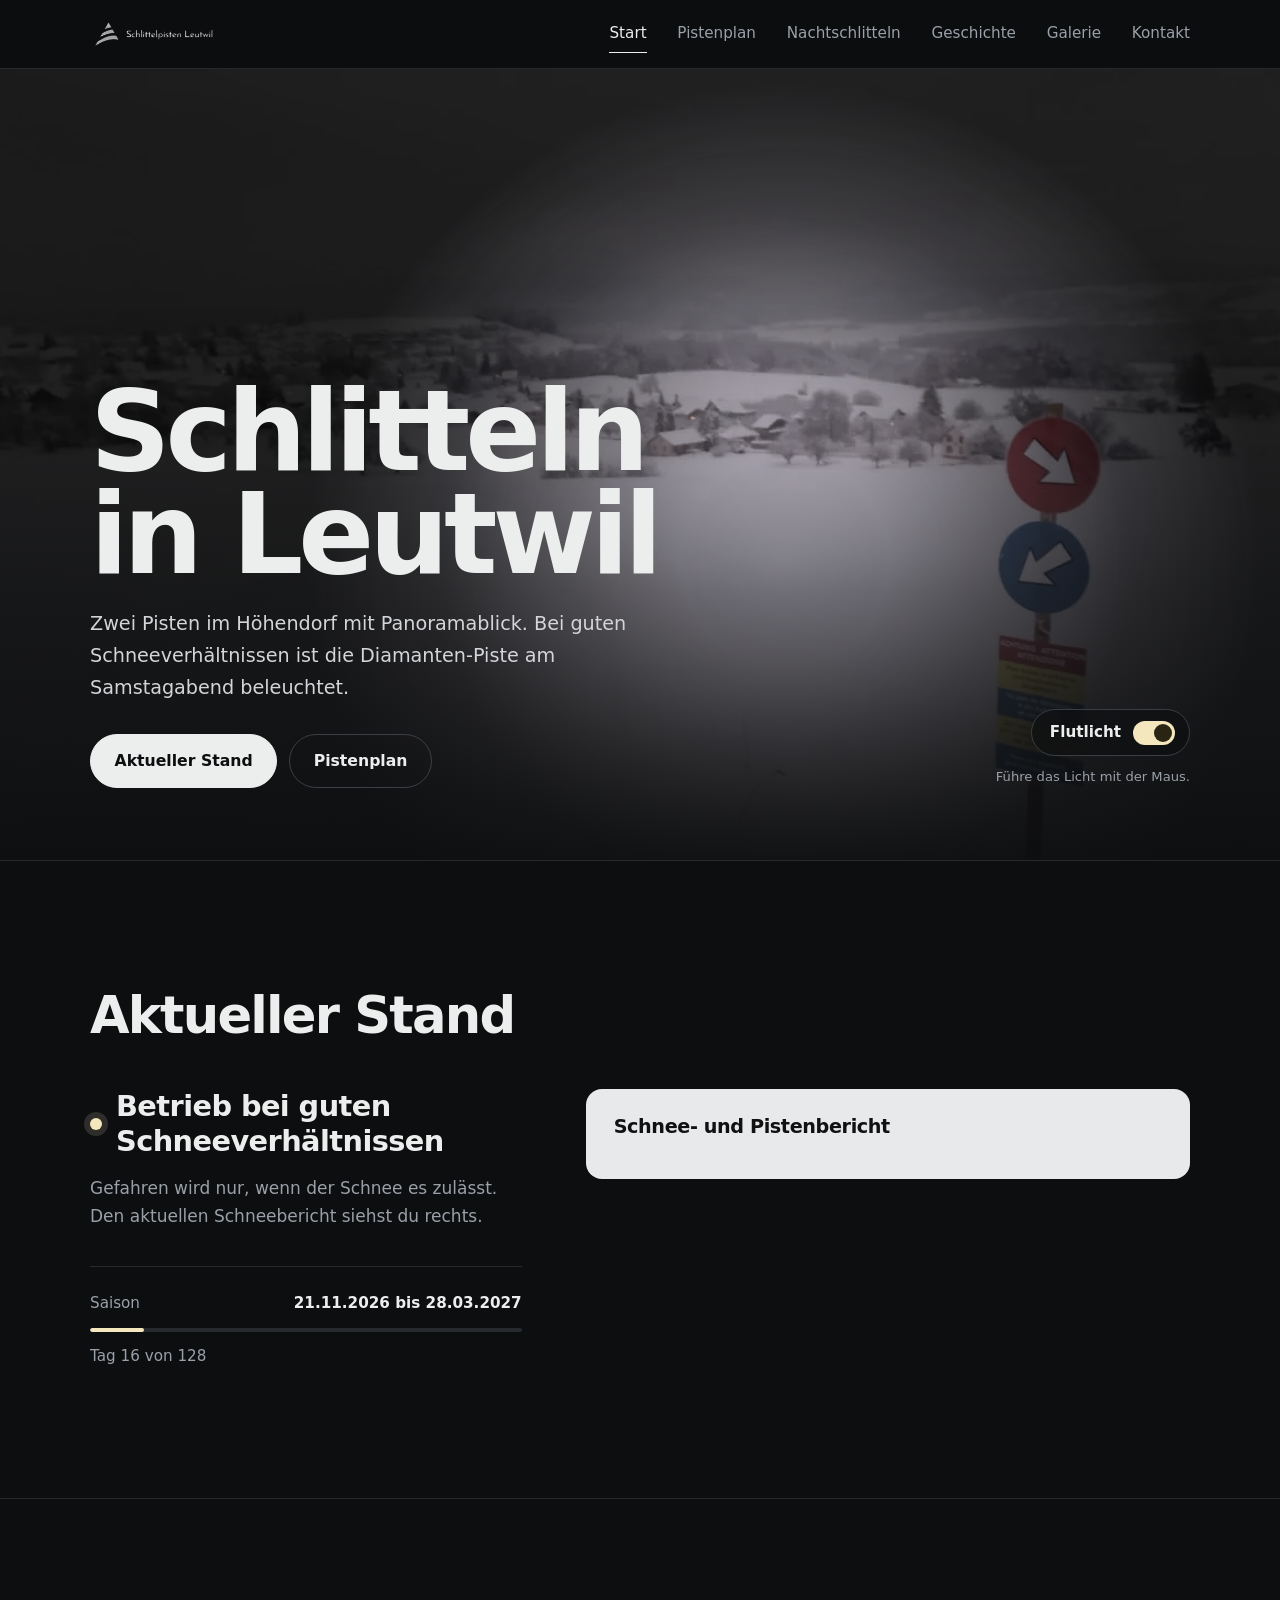
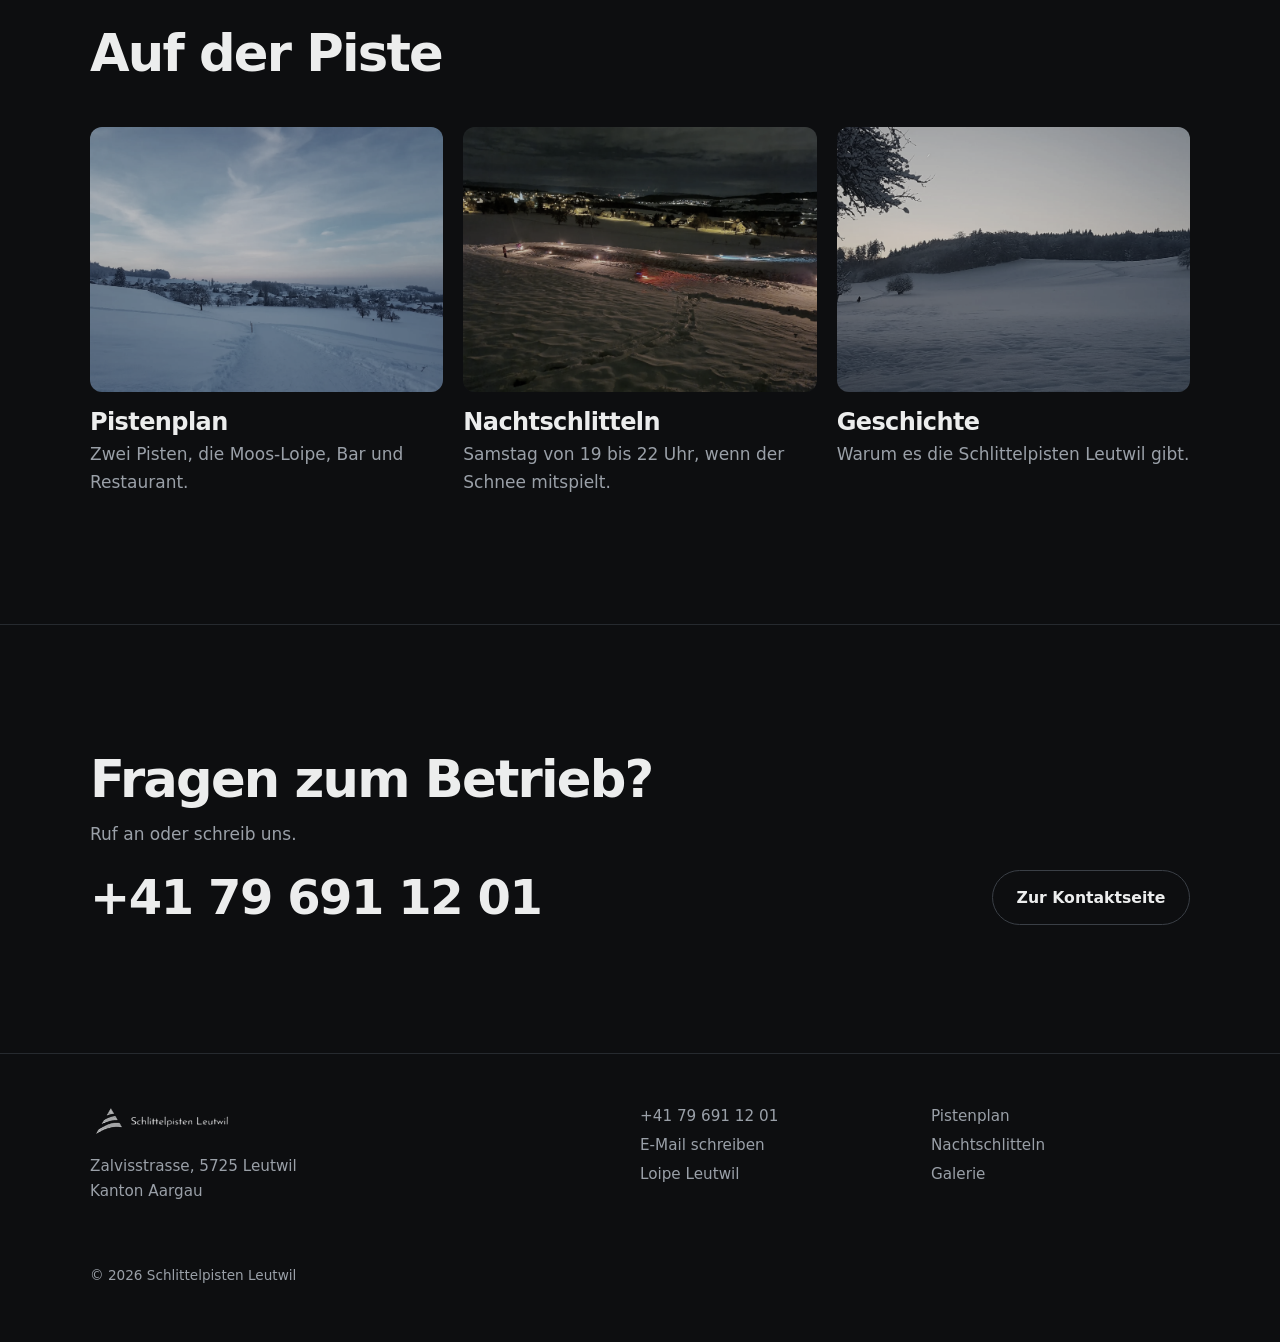
==== commit 431d7a98: "Add files via upload" ====
--- a/index.html
+++ b/index.html
@@ -1,781 +1,134 @@
-<!DOCTYPE html>
+<!doctype html>
 <html lang="de-CH">
 <head>
 <meta charset="utf-8">
-<meta name="viewport" content="width=device-width, initial-scale=1">
-<title>Schlittelpisten Leutwil: Schlitteln und Nachtschlitteln im Höhendorf</title>
-<meta name="description" content="Zwei Schlittelpisten in Leutwil AG mit Panoramablick. Samstags Nachtschlitteln bei Flutlicht, wenn der Schnee mitspielt. Mit Älplibar am Pistenrand.">
-<meta name="theme-color" content="#0E1B33">
+<meta name="viewport" content="width=device-width,initial-scale=1">
+<title>Schlittelpisten Leutwil</title>
+<meta name="description" content="Zwei Schlittelpisten in Leutwil AG mit Panoramablick. Bei guten Schneeverhältnissen samstags Nachtschlitteln mit Beleuchtung.">
+<meta name="theme-color" content="#0d0e10">
 <meta property="og:title" content="Schlittelpisten Leutwil">
-<meta property="og:description" content="Zwei Pisten, Panoramablick, samstags Nachtschlitteln bei Flutlicht.">
+<meta property="og:description" content="Zwei Schlittelpisten in Leutwil AG mit Panoramablick. Bei guten Schneeverhältnissen samstags Nachtschlitteln mit Beleuchtung.">
 <meta property="og:type" content="website">
-<link rel="icon" href="data:image/svg+xml,%3Csvg xmlns='http://www.w3.org/2000/svg' viewBox='0 0 32 32'%3E%3Crect width='32' height='32' rx='7' fill='%230E1B33'/%3E%3Cpath d='M16 5l9 11-9 11-9-11z' fill='%23FFE08A'/%3E%3C/svg%3E">
-<link rel="preconnect" href="https://fonts.googleapis.com">
-<link rel="preconnect" href="https://fonts.gstatic.com" crossorigin>
-<link href="https://fonts.googleapis.com/css2?family=Big+Shoulders+Display:wght@700;800;900&family=Figtree:wght@400;500;600;700&display=swap" rel="stylesheet">
-<style>
-:root{
-  --night:#0E1B33; --night-2:#16294A; --night-3:#223C66;
-  --ice:#A9D6EA; --snow:#F4F9FB; --snow-2:#E4EFF5;
-  --flood:#FFE08A; --groom:#F0612A;
-  --on-night:#DCE9F3; --mute-night:#9FB6CC; --mute-snow:#556B88;
-  --display:'Big Shoulders Display','Arial Narrow','Helvetica Neue Condensed',Impact,sans-serif;
-  --body:'Figtree',system-ui,-apple-system,'Segoe UI',Roboto,sans-serif;
-  --pad:clamp(20px,5vw,48px);
-}
-*{box-sizing:border-box;margin:0}
-html{scroll-behavior:smooth;-webkit-text-size-adjust:100%}
-body{font-family:var(--body);font-size:1.0625rem;line-height:1.65;color:var(--night);background:var(--snow);overflow-x:hidden}
-img,svg,canvas{display:block;max-width:100%}
-a{color:inherit}
-:focus-visible{outline:3px solid var(--groom);outline-offset:3px;border-radius:4px}
-.night :focus-visible,.hero :focus-visible,.site-header :focus-visible{outline-color:var(--flood)}
-.skip{position:absolute;left:-999px;top:8px;background:var(--flood);color:var(--night);padding:10px 16px;border-radius:6px;z-index:100;font-weight:600}
-.skip:focus{left:12px}
-.wrap{width:100%;max-width:1160px;margin-inline:auto;padding-inline:var(--pad)}
-
-/* type */
-h1,h2,h3{font-family:var(--display);font-weight:800;text-transform:uppercase;line-height:.92;letter-spacing:.005em}
-h2{font-size:clamp(2.1rem,6.4vw,4.8rem);overflow-wrap:anywhere}
-h3{font-size:clamp(1.7rem,3vw,2.3rem);line-height:1}
-.lead{font-size:clamp(1.12rem,1.6vw,1.3rem);line-height:1.6;max-width:56ch}
-.muted{color:var(--mute-snow)}
-.night .muted{color:var(--mute-night)}
-
-/* buttons */
-.btn{display:inline-flex;align-items:center;gap:.6em;font:600 1rem/1 var(--body);padding:1.05em 1.5em;border-radius:999px;text-decoration:none;border:2px solid transparent;cursor:pointer;transition:transform .2s ease,background .2s ease,color .2s ease,border-color .2s ease}
-.btn-primary{background:var(--groom);color:var(--night)}
-.btn-primary:hover{background:#ff7a45;transform:translateY(-2px)}
-.btn-ghost{border-color:rgba(220,233,243,.45);color:var(--on-night)}
-.btn-ghost:hover{border-color:var(--flood);color:var(--flood)}
-.btn-dark{background:var(--night);color:var(--snow)}
-.btn-dark:hover{background:var(--night-3)}
-
-/* header */
-.site-header{position:fixed;inset:0 0 auto 0;z-index:50;transition:background .3s ease,box-shadow .3s ease}
-.site-header.solid{background:rgba(14,27,51,.88);backdrop-filter:blur(12px);-webkit-backdrop-filter:blur(12px);box-shadow:0 1px 0 rgba(169,214,234,.14)}
-.bar{display:flex;align-items:center;justify-content:space-between;height:68px;gap:16px}
-.logo{display:flex;align-items:center;gap:12px;text-decoration:none;color:var(--on-night);font:800 1.35rem/1 var(--display);text-transform:uppercase;letter-spacing:.04em}
-.logo svg{width:26px;height:26px;flex:none}
-.nav{display:flex;align-items:center;gap:6px}
-.nav a{color:var(--on-night);text-decoration:none;font-weight:500;font-size:.98rem;padding:.55em .85em;border-radius:999px;transition:background .2s,color .2s}
-.nav a:hover{background:rgba(220,233,243,.12);color:var(--flood)}
-.nav .btn{padding:.75em 1.2em;font-size:.95rem;margin-left:8px}
-.nav .btn:hover{color:var(--night);background:#ff7a45}
-.menu-btn{display:none;background:none;border:2px solid rgba(220,233,243,.4);color:var(--on-night);border-radius:999px;width:46px;height:46px;cursor:pointer;align-items:center;justify-content:center}
-.menu-btn span{display:block;width:18px;height:2px;background:currentColor;position:relative;border-radius:2px}
-.menu-btn span::before,.menu-btn span::after{content:"";position:absolute;left:0;width:18px;height:2px;background:currentColor;border-radius:2px;transition:transform .25s}
-.menu-btn span::before{top:-6px}.menu-btn span::after{top:6px}
-.menu-btn[aria-expanded="true"] span{background:transparent}
-.menu-btn[aria-expanded="true"] span::before{transform:translateY(6px) rotate(45deg)}
-.menu-btn[aria-expanded="true"] span::after{transform:translateY(-6px) rotate(-45deg)}
-
-/* hero */
-.hero{position:relative;min-height:100vh;min-height:100svh;background:var(--night);color:var(--on-night);display:flex;align-items:flex-end;overflow:hidden;isolation:isolate}
-#scene{position:absolute;inset:0;width:100%;height:100%;z-index:-1}
-.hero::after{content:"";position:absolute;inset:0;z-index:-1;pointer-events:none;background:linear-gradient(180deg,rgba(14,27,51,.55) 0,rgba(14,27,51,0) 22%,rgba(14,27,51,0) 55%,rgba(14,27,51,.55) 100%)}
-.hero-inner>div{min-width:0}
-.hero-inner{width:100%;display:grid;grid-template-columns:minmax(0,1fr) auto;gap:32px;align-items:end;padding-block:120px clamp(72px,11vh,120px)}
-.hero h1{font-size:clamp(3.2rem,12vw,9rem);line-height:.84;letter-spacing:-.005em;color:var(--snow);text-shadow:0 0 60px rgba(255,224,138,.18)}
-.hero h1 span{display:block}
-.hero .lead{margin-top:28px;color:var(--on-night)}
-.hero .actions{display:flex;flex-wrap:wrap;gap:12px;margin-top:32px}
-.hero-side{display:grid;gap:14px;width:min(320px,100%);justify-self:end}
-.glass{background:rgba(14,27,51,.55);border:1px solid rgba(169,214,234,.22);border-radius:18px;padding:18px 20px;backdrop-filter:blur(10px);-webkit-backdrop-filter:blur(10px)}
-.status-line{display:flex;align-items:center;gap:10px;font-weight:600}
-.dot{width:12px;height:12px;border-radius:50%;background:var(--ice);flex:none;box-shadow:0 0 0 0 currentColor}
-[data-state="offen"] .dot{background:#6FE3A5;color:#6FE3A5}
-[data-state="nacht"] .dot{background:var(--flood);color:var(--flood)}
-[data-state="zu"] .dot{background:#FF7A6B;color:#FF7A6B}
-[data-state="offen"] .dot,[data-state="nacht"] .dot{animation:ping 2.4s ease-out infinite}
-@keyframes ping{0%{box-shadow:0 0 0 0 color-mix(in srgb,currentColor 55%,transparent)}80%,100%{box-shadow:0 0 0 12px transparent}}
-.glass small{display:block;margin-top:4px;color:var(--mute-night);font-size:.92rem;line-height:1.45}
-.switch{display:flex;align-items:center;justify-content:space-between;gap:16px;width:100%;color:var(--on-night);background:rgba(14,27,51,.55);border:1px solid rgba(169,214,234,.22);border-radius:18px;padding:14px 20px;font:600 1rem var(--body);cursor:pointer;backdrop-filter:blur(10px);-webkit-backdrop-filter:blur(10px)}
-.switch .track{width:48px;height:28px;border-radius:999px;background:rgba(220,233,243,.18);position:relative;flex:none;transition:background .3s}
-.switch .track::after{content:"";position:absolute;top:3px;left:3px;width:22px;height:22px;border-radius:50%;background:var(--on-night);transition:transform .3s,background .3s}
-.switch[aria-checked="true"] .track{background:rgba(255,224,138,.35)}
-.switch[aria-checked="true"] .track::after{transform:translateX(20px);background:var(--flood);box-shadow:0 0 14px var(--flood)}
-.drift{position:absolute;left:0;width:100%;height:clamp(40px,6vw,84px);pointer-events:none}
-.drift path{fill:var(--snow)}
-.drift.bottom{bottom:-1px}
-.drift.top{top:-1px;transform:scaleY(-1)}
-
-/* bands */
-.band{position:relative;padding-block:clamp(72px,10vw,128px)}
-.band.snow{background:var(--snow)}
-.band.snow-2{background:var(--snow-2)}
-.band.night{background:var(--night);color:var(--on-night)}
-.section-head{display:grid;gap:18px;margin-bottom:clamp(36px,5vw,60px)}
-
-/* heute */
-.today-grid{display:grid;grid-template-columns:minmax(0,1.1fr) minmax(0,.9fr);gap:clamp(32px,6vw,80px);align-items:start}
-.status-card{border:3px solid var(--night);border-radius:14px;padding:clamp(22px,3vw,34px);background:#fff;box-shadow:8px 8px 0 var(--night)}
-.status-card .status-line{font-size:clamp(1.3rem,2.4vw,1.7rem);font-family:var(--display);text-transform:uppercase;font-weight:800;letter-spacing:.02em;line-height:1.05}
-.status-card p{margin-top:12px;color:var(--mute-snow)}
-.status-card .stamp{margin-top:16px;font-size:.9rem;color:var(--mute-snow)}
-.status-card [data-state="offen"] .dot,.status-card[data-state="offen"] .dot{background:#1FA866}
-.status-card[data-state="nacht"] .dot{background:#E0A800}
-.status-card[data-state="zu"] .dot{background:#D93B2B}
-.status-card .dot{background:#6C86A8}
-.season h3{margin-bottom:6px}
-.season .count{font-size:1.15rem;font-weight:600;margin-top:10px}
-.track-bar{position:relative;height:14px;border-radius:999px;background:var(--snow-2);margin-top:26px;border:2px solid var(--night)}
-.track-bar .fill{position:absolute;inset:0 auto 0 0;width:0;background:var(--night);border-radius:999px;transition:width 1.6s cubic-bezier(.2,.8,.2,1)}
-.track-bar .pin{position:absolute;top:50%;left:0;width:26px;height:26px;margin:-13px 0 0 -13px;background:var(--groom);border:3px solid var(--night);transform:rotate(45deg);border-radius:4px;transition:left 1.6s cubic-bezier(.2,.8,.2,1)}
-.dates{display:flex;justify-content:space-between;margin-top:18px;font-size:.95rem;color:var(--mute-snow)}
-.webcam{margin-top:28px;border-radius:14px;overflow:hidden;border:3px solid var(--night)}
-.webcam img{width:100%;height:auto}
-
-/* nacht */
-.night-grid{display:grid;grid-template-columns:minmax(0,.9fr) minmax(0,1.1fr);gap:clamp(28px,5vw,72px);align-items:center}
-.big-time{font:900 clamp(3rem,11vw,8rem)/.86 var(--display);color:var(--flood);text-shadow:0 0 28px rgba(255,224,138,.55),0 0 90px rgba(255,224,138,.28);margin:22px 0 8px;letter-spacing:.01em}
-.when{font:800 clamp(1.5rem,3vw,2.1rem)/1 var(--display);text-transform:uppercase;letter-spacing:.06em;color:var(--ice)}
-.night-copy .lead{margin-top:22px;color:var(--on-night)}
-.night-copy .btn{margin-top:30px}
-.slope{width:100%;height:auto;border-radius:18px;background:linear-gradient(180deg,#0A1426,#16294A 70%,#223C66);border:1px solid rgba(169,214,234,.2)}
-.pool{opacity:0;transition:opacity 1.2s ease}
-.slope.lit .pool{opacity:1}
-.slope.lit .pool:nth-of-type(2){transition-delay:.25s}
-.slope.lit .pool:nth-of-type(3){transition-delay:.5s}
-.slope.lit .pool:nth-of-type(4){transition-delay:.75s}
-.slope.lit .pool:nth-of-type(5){transition-delay:1s}
-
-/* pisten */
-.boards{display:grid;grid-template-columns:minmax(0,1.35fr) minmax(0,1fr);gap:clamp(18px,3vw,32px);align-items:stretch}
-.board{border:3px solid var(--night);border-radius:14px;padding:clamp(24px,3.4vw,40px);display:flex;flex-direction:column;gap:16px;background:#fff}
-.board.lit{background:var(--night);color:var(--on-night);border-color:var(--night);box-shadow:0 0 0 3px var(--flood) inset}
-.diamond{width:34px;height:34px;transform:rotate(45deg);border:5px solid var(--night);border-radius:5px;flex:none;margin:6px 6px 0 0}
-.board.lit .diamond{background:var(--flood);border-color:var(--flood);box-shadow:0 0 22px rgba(255,224,138,.6)}
-.board-head{display:flex;align-items:center;gap:22px}
-.tags{display:flex;flex-wrap:wrap;gap:8px;margin-top:auto;padding-top:10px}
-.tag{font-size:.92rem;font-weight:600;padding:.4em .9em;border-radius:999px;border:2px solid currentColor}
-.board p{max-width:46ch}
-.facts{display:grid;gap:6px;margin-top:6px}
-.facts div{display:flex;gap:10px}
-.facts dt{font-weight:600;min-width:7.5rem}
-
-/* alplibar */
-.alpli{background:var(--groom);color:var(--night);padding-block:clamp(52px,7vw,88px)}
-.alpli .wrap{display:grid;grid-template-columns:minmax(0,1fr) minmax(0,1.1fr);gap:clamp(24px,5vw,72px);align-items:center}
-.alpli h2{font-size:clamp(3.2rem,9vw,7rem)}
-.alpli p{font-size:1.2rem;max-width:44ch;font-weight:500}
-
-/* geschichte */
-.timeline{list-style:none;padding:0;position:relative;max-width:820px}
-.timeline::before{content:"";position:absolute;left:8.6rem;top:10px;bottom:10px;width:3px;background:var(--night);opacity:.2}
-.timeline li{display:grid;grid-template-columns:8.6rem minmax(0,1fr);gap:0;padding-block:18px;position:relative}
-.timeline .when-y{font:800 clamp(1.4rem,2.6vw,1.9rem)/1.05 var(--display);text-transform:uppercase;letter-spacing:.03em;padding-right:26px;text-align:right}
-.timeline .what{padding-left:34px;position:relative}
-.timeline .what::before{content:"";position:absolute;left:-9px;top:7px;width:15px;height:15px;background:var(--snow-2);border:3px solid var(--night);transform:rotate(45deg);border-radius:3px}
-.timeline li.now .what::before{background:var(--groom);box-shadow:0 0 0 5px rgba(240,97,42,.25)}
-.timeline li.now .when-y{color:#C2410C}
-.timeline b{font-weight:700}
-.thanks{margin-top:44px;max-width:60ch;padding:22px 26px;border:3px solid var(--night);border-radius:14px;background:#fff}
-.gallery{display:grid;grid-template-columns:repeat(auto-fit,minmax(240px,1fr));gap:14px}
-.gallery img{width:100%;aspect-ratio:4/3;object-fit:cover;border-radius:12px;border:3px solid var(--night)}
-
-/* kontakt */
-.contact-grid{display:grid;grid-template-columns:minmax(0,1.2fr) minmax(0,.8fr);gap:clamp(28px,5vw,72px);align-items:start}
-.phone{display:inline-block;margin-top:26px;font:900 clamp(2.6rem,8vw,5.6rem)/.9 var(--display);letter-spacing:.015em;text-decoration:none;color:var(--flood);text-shadow:0 0 40px rgba(255,224,138,.3)}
-.phone:hover{color:var(--snow)}
-.also{border:1px solid rgba(169,214,234,.3);border-radius:16px;padding:24px 26px;display:grid;gap:10px}
-.also a{color:var(--flood);font-weight:600}
-.site-footer{background:#091326;color:var(--mute-night);padding-block:28px;font-size:.95rem}
-.site-footer .wrap{display:flex;flex-wrap:wrap;justify-content:space-between;gap:12px}
-
-/* reveal: only the timeline, one quiet moment */
-.timeline li{opacity:0;transform:translateY(14px);transition:opacity .6s ease,transform .6s ease}
-.timeline li.in{opacity:1;transform:none}
-
-@media (max-width:900px){
-  .nav a:not(.btn){display:none}
-  .menu-btn{display:inline-flex}
-  .nav.open{position:absolute;top:68px;left:0;right:0;flex-direction:column;align-items:stretch;background:rgba(14,27,51,.97);padding:14px var(--pad) 22px;gap:2px}
-  .nav.open a:not(.btn){display:block;padding:.9em .6em;border-radius:10px;font-size:1.1rem}
-  .nav.open .btn{margin:10px 0 0;justify-content:center}
-  .hero-inner{grid-template-columns:minmax(0,1fr);padding-top:104px}
-  .logo{font-size:1.05rem;min-width:0;letter-spacing:.02em}
-  .bar{gap:10px}
-  .hero-side{justify-self:stretch;width:100%}
-  .today-grid,.night-grid,.boards,.alpli .wrap,.contact-grid{grid-template-columns:minmax(0,1fr)}
-  .night-grid .slope{order:2}
-  .timeline::before{left:5.2rem}
-  .timeline li{grid-template-columns:5.2rem minmax(0,1fr)}
-  .timeline .when-y{padding-right:18px;font-size:1.25rem}
-  .timeline .what{padding-left:24px}
-}
-@media (prefers-reduced-motion:reduce){
-  html{scroll-behavior:auto}
-  *{animation:none!important;transition-duration:.01ms!important}
-  .timeline li{opacity:1;transform:none}
-}
-
-.mqwrap{overflow:hidden;background:var(--snow);padding-block:clamp(30px,5vw,60px)}
-.news[hidden]{display:none}
-.alpli h2{overflow-wrap:normal;font-size:clamp(2.6rem,8vw,6rem)}
-.phone{white-space:nowrap;font-size:clamp(2rem,7vw,5rem)}
-.quick a b{font-size:1.25rem;overflow-wrap:anywhere}
-.nightphoto img{width:100%;height:auto;aspect-ratio:4/3;object-fit:cover;border-radius:18px;border:1px solid rgba(169,214,234,.3);box-shadow:0 0 60px rgba(255,224,138,.12)}
-.alpli-photos{margin-top:clamp(28px,4vw,48px);align-items:stretch}
-.alpli-photos img{width:100%;height:100%;max-height:520px;object-fit:cover;border-radius:16px;border:3px solid var(--night)}
-.plan-fig{margin-top:36px;max-width:760px}
-.plan-fig img{width:100%;height:auto;border-radius:14px;border:3px solid var(--night)}
-.note{margin-top:18px;max-width:60ch}
-/* ===== Upgrade ===== */
-.snowbox{margin-top:28px}
-.snowbox h3{margin-bottom:14px}
-#infosnowContainer{overflow-x:auto}
-#infosnowContainer .description,#infosnowContainer .desc,#infosnowContainer [class*="description"]{display:none!important}
-#infosnowContainer table td,#infosnowContainer table th{background-color:#444!important;color:#fff!important}
-.quick{position:relative;z-index:5;margin-top:-54px}
-.quick .wrap{display:grid;grid-template-columns:repeat(auto-fit,minmax(150px,1fr));gap:0;background:var(--night);border:3px solid var(--flood);border-radius:18px;overflow:hidden;box-shadow:0 0 0 6px var(--snow),0 24px 60px rgba(14,27,51,.35);padding:0;max-width:1080px}
-.quick a{display:flex;flex-direction:column;gap:6px;padding:20px 22px;color:var(--on-night);text-decoration:none;font-weight:600;border-right:1px solid rgba(169,214,234,.18);transition:background .25s,color .25s;position:relative}
-.quick a:last-child{border-right:0}
-.quick a small{font-weight:400;color:var(--mute-night);font-size:.9rem;line-height:1.35}
-.quick a b{font:800 1.5rem/1 var(--display);text-transform:uppercase;letter-spacing:.03em}
-.quick a:hover{background:var(--flood);color:var(--night)}
-.quick a:hover small{color:var(--night)}
-.marquee{background:var(--flood);color:var(--night);overflow:hidden;white-space:nowrap;border-block:3px solid var(--night);padding-block:14px;transform:rotate(-1.4deg);margin:0 -3vw;position:relative;z-index:4}
-.marquee .mq{display:inline-flex;gap:0;animation:mq 38s linear infinite;will-change:transform}
-.marquee span{font:900 clamp(2rem,5vw,3.6rem)/1 var(--display);text-transform:uppercase;padding-inline:.5em;letter-spacing:.02em}
-.marquee span:nth-child(even){-webkit-text-stroke:2px var(--night);color:transparent}
-@keyframes mq{to{transform:translateX(-50%)}}
-.news{display:grid;grid-template-columns:auto minmax(0,1fr);gap:22px;align-items:center;border:3px solid var(--night);border-radius:14px;background:#fff;padding:18px 24px;margin-bottom:34px}
-.news .date{font:800 1.4rem/1 var(--display);text-transform:uppercase;background:var(--groom);padding:.55em .7em;border-radius:8px;white-space:nowrap}
-.tiles{display:grid;grid-template-columns:repeat(4,minmax(0,1fr));grid-auto-rows:clamp(140px,19vw,260px);gap:12px}
-.tile{position:relative;border-radius:16px;overflow:hidden;border:3px solid var(--night);background:linear-gradient(160deg,var(--night-3),var(--night));display:flex;align-items:flex-end;padding:16px;color:var(--on-night);isolation:isolate}
-.tile.big{grid-column:span 2;grid-row:span 2}
-.tile.wide{grid-column:span 2}
-.tile img{position:absolute;inset:0;width:100%;height:100%;object-fit:cover;z-index:-1;transition:transform .8s cubic-bezier(.2,.8,.2,1)}
-.tile:hover img{transform:scale(1.08)}
-.tile .ph{position:absolute;inset:0;z-index:-1;background:repeating-linear-gradient(135deg,rgba(255,224,138,.06) 0 14px,transparent 14px 28px)}
-.tile span{font:800 1.5rem/1 var(--display);text-transform:uppercase;letter-spacing:.03em}
-.tile.empty span{font-size:1.05rem;font-family:var(--body);font-weight:500;color:var(--mute-night);text-transform:none}
-.spot{position:absolute;inset:0;pointer-events:none;z-index:0;background:radial-gradient(520px circle at var(--mx,70%) var(--my,40%),rgba(255,224,138,.16),transparent 60%);transition:opacity .4s}
-#nacht .wrap{position:relative;z-index:1}
-.rail{position:fixed;right:14px;top:84px;bottom:84px;width:26px;z-index:40;pointer-events:none}
-.rail::before{content:"";position:absolute;left:50%;top:0;bottom:0;width:3px;margin-left:-1.5px;background:repeating-linear-gradient(180deg,rgba(255,224,138,.9) 0 6px,transparent 6px 14px);opacity:.55;border-radius:2px}
-.rail i{position:absolute;left:50%;top:0;width:22px;height:22px;margin:-11px 0 0 -11px;background:var(--groom);border:3px solid var(--night);border-radius:5px;transform:rotate(45deg);box-shadow:0 0 18px rgba(240,97,42,.8)}
-.hero .scrollcue{position:absolute;left:50%;bottom:92px;width:26px;height:44px;border:2px solid rgba(220,233,243,.55);border-radius:14px;transform:translateX(-50%);z-index:2}
-.hero .scrollcue::after{content:"";position:absolute;left:50%;top:8px;width:4px;height:8px;margin-left:-2px;border-radius:2px;background:var(--flood);animation:cue 1.8s ease-in-out infinite}
-@keyframes cue{0%{opacity:0;transform:translateY(0)}30%{opacity:1}100%{opacity:0;transform:translateY(16px)}}
-.hero h1{will-change:transform}
-
-@media (max-width:900px){
-  .rail{display:none}
-  .tiles{grid-template-columns:repeat(2,minmax(0,1fr))}
-  .tile.big{grid-column:span 2}
-  .news{grid-template-columns:1fr}
-  .quick{margin-top:-40px}
-  .quick a{border-right:0;border-bottom:1px solid rgba(169,214,234,.18)}
-  .hero .scrollcue{display:none}
-}
-@media (prefers-reduced-motion:reduce){.marquee .mq{animation:none}.hero h1{transform:none!important}}
-</style>
+<link rel="icon" type="image/png" href="/favicon.png">
+<link rel="stylesheet" href="/style.css">
 </head>
 <body>
 <a class="skip" href="#inhalt">Zum Inhalt springen</a>
+<header class="site-header">
+<div class="wrap">
+<a class="brand" href="/" aria-label="Schlittelpisten Leutwil, Startseite"><img src="/logo.png" width="127" height="34" alt="Schlittelpisten Leutwil"></a>
+<button class="menu-btn" type="button" aria-expanded="false" aria-controls="site-nav">Menü</button>
+<nav class="nav" id="site-nav" aria-label="Hauptmenü">
+<a href="/" aria-current="page">Start</a>
+<a href="/pistenplan">Pistenplan</a>
+<a href="/nachtschlitteln">Nachtschlitteln</a>
+<a href="/geschichte">Geschichte</a>
+<a href="/galerie">Galerie</a>
+<a href="/kontakt">Kontakt</a>
+</nav>
+</div>
+</header>
+<main id="inhalt">
 
-<header class="site-header" id="top">
-  <div class="wrap bar">
-    <a class="logo" href="#top" aria-label="Schlittelpisten Leutwil, Anfang der Seite">
-      <svg viewBox="0 0 32 32" aria-hidden="true"><path d="M16 3l11 13-11 13L5 16z" fill="#FFE08A"/><path d="M16 9l6 7-6 7-6-7z" fill="#0E1B33"/></svg>
-      Schlittelpisten Leutwil
-    </a>
-    <nav class="nav" id="nav" aria-label="Hauptmenü">
-      <a href="#heute">Startseite</a>
-      <a href="#pisten">Pistenplan</a>
-      <a href="#nacht">Nachtschlitteln</a>
-      <a href="#geschichte">Geschichte</a>
-      <a href="#galerie">Galerie</a>
-      <a href="#kontakt" class="btn btn-primary">Kontakt</a>
-    </nav>
-    <button class="menu-btn" id="menuBtn" aria-expanded="false" aria-controls="nav" aria-label="Menü öffnen"><span></span></button>
-  </div>
-</header>
-
-<main id="inhalt">
-<section class="hero" aria-labelledby="h1">
-  <canvas id="scene" aria-hidden="true"></canvas>
-  <div class="wrap hero-inner">
-    <div>
-      <h1 id="h1"><span>Schlitteln</span><span>in Leutwil</span></h1>
-      <p class="lead">Zwei Pisten im Höhendorf, Panoramablick inklusive. Samstags leuchtet die Diamanten-Piste bei Flutlicht, wenn der Schnee mitspielt.</p>
-      <div class="actions">
-        <a class="btn btn-primary" href="#heute">Aktueller Stand</a>
-        <a class="btn btn-ghost" href="#nacht">Nachtschlitteln ansehen</a>
-      </div>
-    </div>
-    <div class="hero-side">
-      <div class="glass" data-status-box data-state="bei-schnee">
-        <div class="status-line"><span class="dot" aria-hidden="true"></span><span data-status-head>Betrieb bei guten Schneeverhältnissen</span></div>
-        <small data-status-detail></small>
-      </div>
-      <button class="switch" id="lights" role="switch" aria-checked="true">
-        <span>Flutlicht</span><span class="track" aria-hidden="true"></span>
-      </button>
-    </div>
-  </div>
-  <svg class="drift bottom" viewBox="0 0 1440 80" preserveAspectRatio="none" aria-hidden="true"><path d="M0 46C150 14 300 68 500 42S860 6 1080 40s290 26 360-8V80H0z"/></svg>
+<section class="hero" data-flood="on" aria-label="Schlittelpisten Leutwil">
+<div class="hero-photo">
+<img class="base" src="/foto-banner.webp" width="1600" height="721" alt="Verschneite Landschaft bei Leutwil mit Wegweiser an der Piste">
+<img class="lit" src="/foto-banner.webp" width="1600" height="721" alt="" aria-hidden="true">
+<div class="glow"></div>
+</div>
+<div class="wrap hero-inner">
+<div>
+<h1>Schlitteln<br>in Leutwil</h1>
+<p class="lead">Zwei Pisten im Höhendorf mit Panoramablick. Bei guten Schneeverhältnissen ist die Diamanten-Piste am Samstagabend beleuchtet.</p>
+<div class="actions">
+<a class="btn btn-solid" href="#stand">Aktueller Stand</a>
+<a class="btn" href="/pistenplan">Pistenplan</a>
+</div>
+</div>
+<div class="flood-ctl">
+<button class="flood-toggle" type="button" role="switch" aria-checked="true"><span>Flutlicht</span><span class="track" aria-hidden="true"></span></button>
+<span class="hint"><span class="mouse">Führe das Licht mit der Maus.</span><span class="touch">Tippe aufs Bild, um das Licht zu bewegen.</span></span>
+</div>
+</div>
 </section>
 
-<nav class="quick" aria-label="Schnellzugriff">
-  <div class="wrap">
-    <a href="#heute"><b>Pistenbericht</b><small>Was heute läuft</small></a>
-    <a href="#pisten"><b>Pistenplan</b><small>Zwei Pisten</small></a>
-    <a href="#nacht"><b>Nachtschlitteln</b><small>Samstag 19 bis 22 Uhr</small></a>
-    <a href="#galerie"><b>Galerie</b><small>Bilder von den Pisten</small></a>
-    <a href="#kontakt"><b>Kontakt</b><small>Fragen zum Betrieb</small></a>
-  </div>
-</nav>
-
-<section class="band snow" id="heute" aria-labelledby="heute-h">
-  <div class="wrap">
-    <div class="news" id="news" hidden><span class="date" id="newsDate"></span><p id="newsText"></p></div>
-  </div>
-  <div class="wrap today-grid">
-    <div>
-      <div class="section-head">
-        <h2 id="heute-h">Heute auf der Piste</h2>
-        <p class="lead muted">Gefahren wird nur, wenn der Schnee es zulässt. Hier steht der aktuelle Stand.</p>
-      </div>
-      <div class="status-card" data-status-box data-state="bei-schnee">
-        <div class="status-line"><span class="dot" aria-hidden="true"></span><span data-status-head>Betrieb bei guten Schneeverhältnissen</span></div>
-        <p data-status-detail hidden></p>
-        <p class="stamp" data-status-stamp hidden></p>
-      </div>
-      <div id="webcamSlot"></div>
-      <div id="snowSlot" class="snowbox">
-        <h3>Schnee- und Pistenbericht</h3>
-        <div id="infosnowContainer"></div>
-        <link rel="stylesheet" type="text/css" href="https://infosnow.ch/web-css/1.css">
-        <script type="text/javascript" src="https://infosnow.ch/web-js/?type=ajax&amp;lang=de&amp;saison=1&amp;xid=607"></script>
-      </div>
-    </div>
-    <div class="season">
-      <h3>Wintersaison</h3>
-      <p class="muted" id="seasonRange"></p>
-      <p class="count" id="seasonCount"></p>
-      <div class="track-bar" role="progressbar" aria-label="Fortschritt der Wintersaison" aria-valuemin="0" aria-valuemax="100" id="seasonBar" aria-valuenow="0">
-        <div class="fill" id="seasonFill"></div>
-        <div class="pin" id="seasonPin"></div>
-      </div>
-      <div class="dates"><span id="dStart"></span><span id="dEnd"></span></div>
-    </div>
-  </div>
+<section class="sec" id="stand" aria-labelledby="stand-h">
+<div class="wrap">
+<div class="sec-head"><h2 id="stand-h">Aktueller Stand</h2></div>
+<div class="stand">
+<div>
+<p class="status"><span class="dot" aria-hidden="true"></span><span data-status>Betrieb bei guten Schneeverhältnissen</span></p>
+<p class="note">Gefahren wird nur, wenn der Schnee es zulässt. Den aktuellen Schneebericht siehst du rechts.</p>
+<div class="season">
+<div class="row"><span>Saison</span><b data-season-range>21.11.2026 bis 28.03.2027</b></div>
+<div class="bar" role="img" aria-label="Fortschritt der Saison"><i data-season-bar></i></div>
+<div class="row" style="margin:12px 0 0"><span data-season-info></span></div>
+</div>
+</div>
+<div class="snowcard">
+<h3>Schnee- und Pistenbericht</h3>
+<div id="infosnowContainer"></div>
+<link rel="stylesheet" type="text/css" href="https://infosnow.ch/web-css/1.css">
+<script type="text/javascript" src="https://infosnow.ch/web-js/?type=ajax&amp;lang=de&amp;saison=1&amp;xid=607"></script>
+</div>
+</div>
+</div>
 </section>
 
-<section class="band night" id="nacht" aria-labelledby="nacht-h">
-  <svg class="drift top" viewBox="0 0 1440 80" preserveAspectRatio="none" aria-hidden="true"><path d="M0 40C200 70 380 8 600 40s420 34 620-6c90-18 170-8 220 6V80H0z"/></svg>
-  <div class="wrap night-grid">
-    <div class="night-copy">
-      <h2 id="nacht-h">Nachtschlitteln</h2>
-      <p class="when">Samstagabend</p>
-      <p class="big-time">19 bis 22 Uhr</p>
-      <p class="lead">Bei guten Schneeverhältnissen leuchtet die Diamanten-Piste. Vorher wird sie noch einmal frisch präpariert. Der Älplibar-Anhänger hat ebenfalls geöffnet.</p>
-    </div>
-    <figure class="nightphoto"><img src="foto-nacht.webp" alt="Beleuchtete Schlittelpiste bei Nacht oberhalb von Leutwil, Fackeln am Pistenrand und Lichter des Dorfs im Hintergrund" loading="lazy"></figure>
-  </div>
+<section class="sec" aria-labelledby="mehr-h">
+<div class="wrap">
+<div class="sec-head"><h2 id="mehr-h">Auf der Piste</h2></div>
+<div class="tiles">
+<a class="tile" href="/pistenplan">
+<div class="ph"><img src="/foto-piste2.webp" width="1800" height="1350" loading="lazy" alt="Blick über die verschneite Piste auf Leutwil in der Dämmerung"></div>
+<h3>Pistenplan</h3>
+<p>Zwei Pisten, die Moos-Loipe, Bar und Restaurant.</p>
+</a>
+<a class="tile" href="/nachtschlitteln">
+<div class="ph"><img src="/foto-nacht.webp" width="1800" height="1350" loading="lazy" alt="Beleuchtete Piste am Abend, im Hintergrund die Lichter von Leutwil"></div>
+<h3>Nachtschlitteln</h3>
+<p>Samstag von 19 bis 22 Uhr, wenn der Schnee mitspielt.</p>
+</a>
+<a class="tile" href="/geschichte">
+<div class="ph"><img src="/foto-winter.webp" width="1800" height="1350" loading="lazy" alt="Verschneite Hügel in der Abenddämmerung"></div>
+<h3>Geschichte</h3>
+<p>Warum es die Schlittelpisten Leutwil gibt.</p>
+</a>
+</div>
+</div>
 </section>
 
-<section class="band snow" id="pisten" aria-labelledby="pisten-h">
-  <div class="wrap">
-    <div class="section-head">
-      <h2 id="pisten-h">Pistenplan</h2>
-      <p class="lead muted">Zwei Pisten mit Panoramablick, eine leicht und eine mittelschwer. Welche offen ist, hängt von den Schneeverhältnissen ab.</p>
-    </div>
-    <div class="boards" id="boards">
-      <article class="board lit">
-        <div class="board-head"><span class="diamond" aria-hidden="true"></span><h3>Diamanten-Piste</h3></div>
-        <p>Die leichte Piste, Nummer 2 auf dem Pistenplan. Sie ist beleuchtet. Hier läuft am Samstagabend das Nachtschlitteln, nachdem sie frisch präpariert wurde.</p>
-        <div class="facts" data-facts="diamant"></div>
-        <div class="tags"><span class="tag">Beleuchtet beim Nachtschlitteln</span><span class="tag">Panoramablick</span></div>
-      </article>
-      <article class="board">
-        <div class="board-head"><span class="diamond" aria-hidden="true"></span><h3>Adrenalin-Piste</h3></div>
-        <p>Die mittelschwere Piste, Nummer 1 auf dem Pistenplan. Sie ist je nach Schneeverhältnissen in Betrieb.</p>
-        <div class="facts" data-facts="zweite"></div>
-        <div class="tags"><span class="tag">Mittelschwer</span></div>
-      </article>
-    </div>
-    <div id="plan"></div>
-  </div>
-</section>
-
-<section class="alpli" id="aelplibar" aria-labelledby="alpli-h">
-  <div class="wrap">
-    <h2 id="alpli-h">Älplibar</h2>
-    <p>Getränke und Snacks am Pistenrand. Der Älplibar-Anhänger hat auch beim Nachtschlitteln geöffnet.</p>
-  </div>
-  <div class="wrap alpli-photos">
-    <img src="foto-bar.webp" alt="Tisch der Älplibar mit Getränken, Snacks und dem Pistenplan" loading="lazy">
-    <img src="foto-anhaenger.webp" alt="Der Älplibar-Anhänger: eine Holzbar auf Rädern mit Sonnenschirm, gezogen von einem Mofa" loading="lazy">
-  </div>
-</section>
-
-<section class="band snow-2" id="geschichte" aria-labelledby="gesch-h">
-  <div class="wrap">
-    <div class="section-head">
-      <h2 id="gesch-h">Wie die Pisten entstanden sind</h2>
-      <p class="lead muted">Aus einem stillgelegten Skilift wurde in ein paar Wintern ein Schlittelbetrieb mit Flutlicht.</p>
-    </div>
-    <ol class="timeline">
-      <li><div class="when-y">Vor rund 40 Jahren</div><div class="what">In Leutwil gibt es einen Skilift auf der Wandfluh, sogar mit Nachtskifahren. Später wird er stillgelegt.</div></li>
-      <li><div class="when-y">2021/22</div><div class="what">Die Pistenmaschine wird angeschafft, die Schlittelpisten Leutwil entstehen.</div></li>
-      <li><div class="when-y">2022/23</div><div class="what">Erster Schlittelbetrieb, noch ohne Kontrolle und ohne Markierung. Die erste Website geht online.</div></li>
-      <li><div class="when-y">2023/24</div><div class="what">Zwei Pisten werden umgesetzt, präpariert und beschildert. Die Älplibar eröffnet.</div></li>
-      <li><div class="when-y">2024/25</div><div class="what">Die Pistenmaschine wird neu gebaut. Dazu kommen Pistenbeleuchtung, neue Beschilderung und das beleuchtete Nachtschlitteln.</div></li>
-      <li><div class="when-y">2025/26</div><div class="what">Die LED-Flutbeleuchtung der Pistenmaschine wird überholt und aufgerüstet. Für die Älplibar entsteht ein Anhänger.</div></li>
-      <li class="now"><div class="when-y">2026/27</div><div class="what"><b>Die neue Saison läuft.</b> Schlitteln und Nachtschlitteln mit beleuchteter Piste, Älplibar-Anhänger und der neuen Pistenmaschine.</div></li>
-    </ol>
-    <p class="thanks">Vielen Dank an alle Helferinnen und Helfer, besonders an Jochen Roth und Felix Baumann.</p>
-  </div>
-</section>
-
-<section class="band snow" id="galerie" aria-labelledby="gal-h">
-  <div class="wrap">
-    <div class="section-head"><h2 id="gal-h">Galerie</h2></div>
-    <div class="tiles" id="tiles"></div>
-  </div>
-</section>
-
-<section class="band night" id="kontakt" aria-labelledby="kontakt-h">
-  <svg class="drift top" viewBox="0 0 1440 80" preserveAspectRatio="none" aria-hidden="true"><path d="M0 34C160 66 330 14 540 40s420 36 600-4c110-22 220-4 300 8V80H0z"/></svg>
-  <div class="wrap contact-grid">
-    <div>
-      <h2 id="kontakt-h">Fragen zum Betrieb?</h2>
-      <p class="lead" style="margin-top:20px">Ruf an, wenn du etwas zu den Pisten wissen möchtest.</p>
-      <a class="phone" id="phone" href="tel:+41796911201">+41 79 691 12 01</a>
-      <p class="note"><b>Notfall:</b> 144 oder 1414. Bar und Restaurant: Älplibar der Schlittelpisten Leutwil und Restaurant Linde am Dorfplatz.</p>
-      <p class="muted" id="mailLine" style="margin-top:18px" hidden></p>
-    </div>
-    <aside class="also">
-      <h3>Auch in Leutwil</h3>
-      <p>Neben den Pisten gibt es im Dorf eine Langlaufloipe von rund 3 Kilometern in der Naturarena im Moos.</p>
-      <a href="https://loipeleutwil.ch" rel="noopener">Zur Loipe Leutwil</a>
-    </aside>
-  </div>
+<section class="sec" aria-labelledby="k-h">
+<div class="wrap strip">
+<div>
+<h2 id="k-h">Fragen zum Betrieb?</h2>
+<p class="muted" style="margin-top:14px">Ruf an oder schreib uns.</p>
+<a class="contact-big" style="margin-top:22px" href="tel:+41796911201">+41 79 691 12 01</a>
+</div>
+<a class="btn" href="/kontakt">Zur Kontaktseite</a>
+</div>
 </section>
 </main>
-
 <footer class="site-footer">
-  <div class="wrap"><span>Schlittelpisten Leutwil, Kanton Aargau</span><span>Winter 2026/27</span></div>
+<div class="wrap">
+<div>
+<img src="/logo.png" width="127" height="34" alt="Schlittelpisten Leutwil">
+<p>Zalvisstrasse, 5725 Leutwil</p>
+<p>Kanton Aargau</p>
+</div>
+<div>
+<a href="tel:+41796911201">+41 79 691 12 01</a>
+<a href="mailto:schlittelpisten.leutwil@gmail.com">E-Mail schreiben</a>
+<a href="https://loipeleutwil.ch" rel="noopener">Loipe Leutwil</a>
+</div>
+<div>
+<a href="/pistenplan">Pistenplan</a>
+<a href="/nachtschlitteln">Nachtschlitteln</a>
+<a href="/galerie">Galerie</a>
+</div>
+<p class="small">© 2026 Schlittelpisten Leutwil</p>
+</div>
 </footer>
-
-<script>
-(() => {
-'use strict';
-
-/* ───────────── Inhalte, die ihr hier selbst pflegen könnt ─────────────
-   state: 'offen' | 'nacht' | 'zu' | 'bei-schnee'
-   Felder mit null werden auf der Seite einfach nicht angezeigt. */
-const CONFIG = {
-  season: { start: '2026-11-21', end: '2027-03-28' },
-  status: {
-    state: 'bei-schnee',
-    headline: 'Betrieb bei guten Schneeverhältnissen',
-    detail: null,        // z. B. 'Heute Samstag Nachtschlitteln ab 19 Uhr'
-    updated: null        // z. B. '2026-12-13 15:30'
-  },
-  phone: '+41 79 691 12 01',
-  email: null,
-  infosnowId: '607',     // Resort-ID von infosnow.ch (von deiner alten Seite; steht unten im Snippet bei xid=)
-  webcamImage: null,     // URL zu einem Webcam-Bild
-  pistenplanImage: 'foto-pistenplan.webp', // URL zum Pistenplan
-  news: null,            // z. B. { date: '13. Dezember', text: 'Heute Nachtschlitteln ab 19 Uhr' }
-  gallery: [
-    { src: 'foto-nacht.webp', alt: 'Beleuchtete Piste bei Nacht mit Fackeln und Dorflichtern' },
-    { src: 'foto-banner.webp', alt: 'Verschneites Leutwil mit Pistenschildern im Vordergrund' },
-    { src: 'foto-praeparation.webp', alt: 'Frisch präparierte Piste bei Nacht, vom Pistenfahrzeug aus gesehen' },
-    { src: 'foto-winter.webp', alt: 'Verschneite Landschaft bei Leutwil in der Abenddämmerung' },
-    { src: 'foto-piste2.webp', alt: 'Verschneiter Hang mit Wald bei Sonnenuntergang' },
-    { src: 'foto-bar.webp', alt: 'Tisch der Älplibar mit Getränken, Snacks und Pistenplan' }
-  ],
-  pisten: {
-    diamant: { laenge: null, schwierigkeit: 'leicht' },
-    zweite:  { laenge: null, schwierigkeit: 'mittel' }
-  }
-};
-
-const $ = (s, r = document) => r.querySelector(s);
-const $$ = (s, r = document) => [...r.querySelectorAll(s)];
-const reduce = matchMedia('(prefers-reduced-motion: reduce)').matches;
-
-/* ───────────── Header & Menü ───────────── */
-const header = $('.site-header');
-const onScroll = () => header.classList.toggle('solid', scrollY > 40);
-addEventListener('scroll', onScroll, { passive: true }); onScroll();
-const nav = $('#nav'), menuBtn = $('#menuBtn');
-menuBtn.addEventListener('click', () => {
-  const open = nav.classList.toggle('open');
-  menuBtn.setAttribute('aria-expanded', open);
-  menuBtn.setAttribute('aria-label', open ? 'Menü schliessen' : 'Menü öffnen');
-});
-$$('a', nav).forEach(a => a.addEventListener('click', () => {
-  nav.classList.remove('open'); menuBtn.setAttribute('aria-expanded', 'false');
-}));
-
-/* ───────────── Status & Saison ───────────── */
-const fmt = d => d.toLocaleDateString('de-CH', { day: 'numeric', month: 'long', year: 'numeric' });
-$$('[data-status-box]').forEach(box => box.dataset.state = CONFIG.status.state);
-$$('[data-status-head]').forEach(el => el.textContent = CONFIG.status.headline);
-$$('[data-status-detail]').forEach(el => {
-  if (CONFIG.status.detail) { el.textContent = CONFIG.status.detail; el.hidden = false; }
-});
-if (CONFIG.status.updated) {
-  const el = $('[data-status-stamp]');
-  el.textContent = 'Zuletzt aktualisiert: ' + CONFIG.status.updated; el.hidden = false;
-}
-
-const DAY = 864e5, now = new Date();
-const start = new Date(CONFIG.season.start + 'T00:00:00');
-const end = new Date(CONFIG.season.end + 'T23:59:59');
-const total = Math.round((end - start) / DAY);
-let count, pct;
-if (now < start) {
-  const d = Math.ceil((start - now) / DAY);
-  count = `Noch ${d} ${d === 1 ? 'Tag' : 'Tage'} bis zum Saisonstart`; pct = 0;
-} else if (now <= end) {
-  const n = Math.floor((now - start) / DAY) + 1, left = Math.ceil((end - now) / DAY);
-  count = `Tag ${n} von ${total}. Noch ${left} ${left === 1 ? 'Tag' : 'Tage'} bis zum Saisonende.`;
-  pct = Math.min(100, (now - start) / (end - start) * 100);
-} else { count = 'Die Saison ist beendet. Bis zum nächsten Winter!'; pct = 100; }
-$('#seasonRange').textContent = `Vom ${fmt(start)} bis ${fmt(end)}, je nach Schneelage.`;
-$('#seasonCount').textContent = count;
-$('#dStart').textContent = start.toLocaleDateString('de-CH', { day: 'numeric', month: 'short' });
-$('#dEnd').textContent = end.toLocaleDateString('de-CH', { day: 'numeric', month: 'short' });
-$('#seasonBar').setAttribute('aria-valuenow', Math.round(pct));
-requestAnimationFrame(() => setTimeout(() => {
-  $('#seasonFill').style.width = pct + '%';
-  $('#seasonPin').style.left = pct + '%';
-}, 250));
-
-/* ───────────── Optionale Inhalte (nur wenn gepflegt) ───────────── */
-const phoneEl = $('#phone');
-phoneEl.textContent = CONFIG.phone;
-phoneEl.href = 'tel:' + CONFIG.phone.replace(/\s+/g, '');
-if (CONFIG.email) {
-  const m = $('#mailLine'); m.hidden = false;
-  const a = document.createElement('a'); a.href = 'mailto:' + CONFIG.email; a.textContent = CONFIG.email;
-  m.append('E-Mail: ', a);
-}
-if (CONFIG.webcamImage) {
-  const f = document.createElement('figure'); f.className = 'webcam';
-  const i = document.createElement('img'); i.src = CONFIG.webcamImage; i.alt = 'Aktuelles Webcam-Bild der Pisten'; i.loading = 'lazy';
-  f.append(i); $('#webcamSlot').append(f);
-}
-if (CONFIG.pistenplanImage) {
-  const f = document.createElement('figure'); f.className = 'plan-fig';
-  const i = document.createElement('img'); i.src = CONFIG.pistenplanImage; i.alt = 'Pistenplan: Adrenalin-Piste (mittel), Diamanten-Piste (leicht, beleuchtet) und Moos-Loipe. Notfallnummer 144 oder 1414. Älplibar und Restaurant Linde am Dorfplatz.'; i.loading = 'lazy';
-  f.append(i); $('#plan').append(f);
-}
-{
-  const t = $('#tiles'), cls = ['big', 'wide', 'wide', '', '', 'wide'];
-  const items = CONFIG.gallery.length ? CONFIG.gallery.slice(0, 6) : [null, null, null, null, null, null];
-  items.forEach((p, i) => {
-    const d = document.createElement('figure'); d.className = 'tile ' + cls[i] + (p ? '' : ' empty');
-    if (p) { const im = document.createElement('img'); im.src = p.src; im.alt = p.alt || ''; im.loading = 'lazy'; d.append(im); }
-    else { const ph = document.createElement('div'); ph.className = 'ph'; d.append(ph); const sp = document.createElement('span'); sp.textContent = 'Foto folgt'; d.append(sp); }
-    t.append(d);
-  });
-}
-if (CONFIG.news) { $('#news').hidden = false; $('#newsDate').textContent = CONFIG.news.date; $('#newsText').textContent = CONFIG.news.text; }
-Object.entries(CONFIG.pisten).forEach(([key, p]) => {
-  const box = $(`[data-facts="${key}"]`); if (!box) return;
-  const rows = [['Länge', p.laenge], ['Schwierigkeit', p.schwierigkeit]].filter(r => r[1]);
-  if (!rows.length) { box.remove(); return; }
-  const dl = document.createElement('dl'); dl.className = 'facts';
-  rows.forEach(([k, v]) => { const d = document.createElement('div'); d.innerHTML = '<dt></dt><dd></dd>'; d.firstChild.textContent = k; d.lastChild.textContent = v; dl.append(d); });
-  box.replaceWith(dl);
-});
-
-/* ───────────── Zeitleiste einblenden ───────────── */
-const tl = $$('.timeline li');
-if ('IntersectionObserver' in window) {
-  const io = new IntersectionObserver(es => es.forEach(e => {
-    if (e.isIntersecting) { e.target.classList.add('in'); io.unobserve(e.target); }
-  }), { threshold: .25 });
-  tl.forEach((li, i) => { li.style.transitionDelay = (i % 3) * 80 + 'ms'; io.observe(li); });
-} else tl.forEach(li => li.classList.add('in'));
-
-/* ───────────── Hero-Szene (Canvas) ───────────── */
-const hero = $('.hero'), canvas = $('#scene'), ctx = canvas.getContext('2d');
-let W = 0, H = 0, DPR = 1;
-let light = reduce ? 1 : 0, lightTarget = reduce ? 1 : 0;
-let px = 0, py = 0, tpx = 0, tpy = 0;
-let visible = true, raf = 0, last = performance.now();
-
-const rand = (() => { let s = 7; return () => (s = (s * 16807) % 2147483647) / 2147483647; })();
-const stars = Array.from({ length: 150 }, () => ({ x: rand(), y: rand() * .6, r: rand() * 1.1 + .3, p: rand() * 6.28 }));
-const pines = Array.from({ length: 46 }, () => ({ u: rand(), h: .035 + rand() * .05 }));
-let flakes = [];
-const makeFlakes = () => {
-  const n = W < 700 ? 110 : 230;
-  flakes = Array.from({ length: n }, () => {
-    const z = rand();
-    return { x: rand() * W, y: rand() * H, z, r: .7 + z * 2.4, v: 18 + z * 60, ph: rand() * 6.28 };
-  });
-};
-function ridgeY(layer, u) {
-  if (layer === 0) return .60 + .045 * Math.sin(u * 4.2 + 1.1) + .025 * Math.sin(u * 9.1 + .3) + .012 * Math.sin(u * 17 + 2);
-  if (layer === 1) return .70 + .05 * Math.sin(u * 3.1 + 2.4) + .028 * Math.sin(u * 7.7 + 1) + .01 * Math.sin(u * 15 + .6) - .07 * u;
-  return .90 + .028 * Math.sin(u * 5.3 + .2) + .014 * Math.sin(u * 11 + 1.7);
-}
-function resize() {
-  DPR = Math.min(devicePixelRatio || 1, 2);
-  const r = hero.getBoundingClientRect();
-  W = r.width; H = r.height;
-  canvas.width = Math.round(W * DPR); canvas.height = Math.round(H * DPR);
-  ctx.setTransform(DPR, 0, 0, DPR, 0, 0);
-  makeFlakes();
-  if (reduce) draw(0, 0);
-}
-function drawRidge(layer, ox, oy, fill) {
-  ctx.beginPath(); ctx.moveTo(-12, H + 12);
-  const step = Math.max(5, W / 180);
-  for (let x = -12; x <= W + 12; x += step) ctx.lineTo(x, ridgeY(layer, (x - ox) / W) * H + oy);
-  ctx.lineTo(W + 12, H + 12); ctx.closePath(); ctx.fillStyle = fill; ctx.fill();
-}
-function drawGroomer(t) {
-  const P = 46, ph = (t / 1000 % P) / P * Math.PI * 2;
-  const u = .52 + .38 * (.5 - .5 * Math.cos(ph));
-  const dir = Math.sin(ph) >= 0 ? 1 : -1;
-  const ox = px * 14, oy = py * 6;
-  const x = u * W + ox, y = ridgeY(1, u) * H + oy;
-  const u2 = u + .004, y2 = ridgeY(1, u2) * H + oy;
-  const ang = Math.atan2(y2 - y, .004 * W);
-  const s = Math.max(7, Math.min(W * .0105, 15));
-  ctx.save(); ctx.translate(x, y + s * .15); ctx.rotate(ang); ctx.scale(dir, 1);
-  if (light > .01) {
-    const g = ctx.createLinearGradient(2.4 * s, 0, 30 * s, 0);
-    g.addColorStop(0, `rgba(255,224,138,${.62 * light})`); g.addColorStop(1, 'rgba(255,224,138,0)');
-    ctx.fillStyle = g; ctx.beginPath();
-    ctx.moveTo(2.4 * s, -4.8 * s); ctx.lineTo(30 * s, -9 * s); ctx.lineTo(30 * s, 7 * s); ctx.closePath(); ctx.fill();
-    const gg = ctx.createRadialGradient(15 * s, .4 * s, 0, 15 * s, .4 * s, 17 * s);
-    gg.addColorStop(0, `rgba(255,236,170,${.55 * light})`); gg.addColorStop(1, 'rgba(255,224,138,0)');
-    ctx.fillStyle = gg; ctx.save(); ctx.translate(15 * s, .4 * s); ctx.scale(1, .22); ctx.translate(-15 * s, -.4 * s);
-    ctx.beginPath(); ctx.arc(15 * s, .4 * s, 17 * s, 0, 6.3); ctx.fill(); ctx.restore();
-  }
-  ctx.fillStyle = '#12182a'; ctx.beginPath(); ctx.roundRect(-3.4 * s, -1.3 * s, 6.8 * s, 1.5 * s, .7 * s); ctx.fill();
-  ctx.fillStyle = '#F0612A'; ctx.beginPath(); ctx.roundRect(-3.1 * s, -3.4 * s, 5.6 * s, 2.3 * s, .4 * s); ctx.fill();
-  ctx.fillStyle = '#d4521f'; ctx.beginPath(); ctx.roundRect(-.5 * s, -5.2 * s, 2.7 * s, 2 * s, .4 * s); ctx.fill();
-  ctx.fillStyle = light > .3 ? `rgba(255,236,170,${.4 + .5 * light})` : '#5f7fa8';
-  ctx.fillRect(.1 * s, -4.9 * s, 1.5 * s, 1.1 * s);
-  ctx.fillStyle = '#9fb0c6'; ctx.fillRect(3 * s, -2.6 * s, .5 * s, 2.7 * s);
-  if (light > .01) {
-    ctx.shadowColor = '#FFE08A'; ctx.shadowBlur = 16 * s * light; ctx.fillStyle = `rgba(255,236,170,${light})`;
-    ctx.fillRect(-.1 * s, -5.6 * s, 2.4 * s, .45 * s); ctx.shadowBlur = 0;
-  }
-  ctx.fillStyle = '#ff3b30'; ctx.fillRect(-3.3 * s, -3 * s, .35 * s, .55 * s);
-  ctx.restore();
-}
-function draw(t, dt) {
-  ctx.clearRect(0, 0, W, H);
-  // Himmel
-  const sky = ctx.createLinearGradient(0, 0, 0, H * .78);
-  sky.addColorStop(0, '#070F20'); sky.addColorStop(.55, '#12234A'); sky.addColorStop(1, '#2C4C7C');
-  ctx.fillStyle = sky; ctx.fillRect(0, 0, W, H);
-  // Sterne
-  for (const s of stars) {
-    const tw = reduce ? .8 : .55 + .45 * Math.sin(t / 900 + s.p);
-    ctx.fillStyle = `rgba(244,249,251,${.75 * tw})`;
-    ctx.beginPath(); ctx.arc(s.x * W + px * 4, s.y * H, s.r, 0, 6.3); ctx.fill();
-  }
-  // Mond
-  const mx = W * .17 + px * 6, my = H * .2, mr = Math.max(14, Math.min(W, H) * .036);
-  const mg = ctx.createRadialGradient(mx, my, 0, mx, my, mr * 5);
-  mg.addColorStop(0, 'rgba(244,249,251,.35)'); mg.addColorStop(1, 'rgba(244,249,251,0)');
-  ctx.fillStyle = mg; ctx.beginPath(); ctx.arc(mx, my, mr * 5, 0, 6.3); ctx.fill();
-  ctx.fillStyle = '#F4F9FB'; ctx.beginPath(); ctx.arc(mx, my, mr, 0, 6.3); ctx.fill();
-  // Polarlicht
-  for (let k = 0; k < 3; k++) {
-    const base = H * (.2 + k * .07), amp = H * .05;
-    ctx.beginPath(); ctx.moveTo(0, base);
-    for (let x = 0; x <= W; x += 16) ctx.lineTo(x, base + Math.sin(x / (W * .16) + t / (2600 + k * 700) + k * 2) * amp + Math.sin(x / (W * .05) - t / 1900) * amp * .3);
-    ctx.lineTo(W, base + H * .26); ctx.lineTo(0, base + H * .26); ctx.closePath();
-    const ag = ctx.createLinearGradient(0, base - amp, 0, base + H * .26);
-    const col = k === 1 ? '255,224,138' : k === 0 ? '90,230,190' : '140,170,255';
-    ag.addColorStop(0, `rgba(${col},${.20 * (.6 + .4 * light)})`); ag.addColorStop(1, `rgba(${col},0)`);
-    ctx.fillStyle = ag; ctx.fill();
-  }
-  // Sternschnuppe
-  if (!reduce) {
-    const c = (t % 9000) / 9000;
-    if (c < .09) { const q = c / .09, sx = W * (.55 + q * .3), sy = H * (.06 + q * .16);
-      const gl = ctx.createLinearGradient(sx, sy, sx - 140, sy - 52);
-      gl.addColorStop(0, `rgba(255,255,255,${1 - q})`); gl.addColorStop(1, 'rgba(255,255,255,0)');
-      ctx.strokeStyle = gl; ctx.lineWidth = 2; ctx.beginPath(); ctx.moveTo(sx, sy); ctx.lineTo(sx - 140, sy - 52); ctx.stroke(); }
-  }
-  // Hügel
-  drawRidge(0, px * 6, py * 3, '#1B3157');
-  const mid = ctx.createLinearGradient(0, H * .55, 0, H);
-  mid.addColorStop(0, '#6F97C2'); mid.addColorStop(.25, '#34588A'); mid.addColorStop(1, '#14284C');
-  drawRidge(1, px * 14, py * 6, mid);
-  // Dorf-Lichter auf dem mittleren Hügel
-  if (light > .01) {
-    for (let i = 0; i < 9; i++) {
-      const u = .06 + i * .043 + (i % 2) * .01;
-      const x = u * W + px * 14, y = ridgeY(1, u) * H + py * 6 + H * .018;
-      ctx.fillStyle = `rgba(255,214,120,${.85 * light})`; ctx.fillRect(x, y, 2.4, 2.4);
-    }
-  }
-  drawGroomer(t);
-  drawRidge(2, px * 26, py * 10, '#0A1630');
-  // Tannen
-  ctx.fillStyle = '#071125';
-  for (const p of pines) {
-    const x = p.u * W + px * 26, y = ridgeY(2, p.u) * H + py * 10 + 3, h = p.h * H, w = h * .42;
-    for (let k = 0; k < 3; k++) {
-      const yy = y - k * h * .3, ww = w * (1 - k * .22);
-      ctx.beginPath(); ctx.moveTo(x - ww, yy); ctx.lineTo(x, yy - h * .5); ctx.lineTo(x + ww, yy); ctx.closePath(); ctx.fill();
-    }
-  }
-  // Schnee
-  const wind = 14 + px * 22;
-  for (const f of flakes) {
-    if (!reduce) {
-      f.y += f.v * dt / 1000; f.x += (Math.sin(t / 1400 + f.ph) * 10 + wind * f.z) * dt / 1000;
-      if (f.y > H + 6) { f.y = -6; f.x = rand() * W; }
-      if (f.x > W + 6) f.x = -6; if (f.x < -6) f.x = W + 6;
-    }
-    ctx.fillStyle = `rgba(244,249,251,${.35 + f.z * .55})`;
-    ctx.beginPath(); ctx.arc(f.x, f.y, f.r, 0, 6.3); ctx.fill();
-  }
-}
-function frame(now) {
-  if (!visible) { raf = 0; return; }
-  const dt = Math.min(64, now - last); last = now;
-  light += (lightTarget - light) * (1 - Math.exp(-dt / 1000 * 1.7));
-  px += (tpx - px) * .06; py += (tpy - py) * .06;
-  draw(now, dt);
-  raf = requestAnimationFrame(frame);
-}
-resize();
-addEventListener('resize', resize);
-if (!reduce) {
-  hero.addEventListener('pointermove', e => {
-    const r = hero.getBoundingClientRect();
-    tpx = (e.clientX - r.left) / r.width * 2 - 1; tpy = (e.clientY - r.top) / r.height * 2 - 1;
-  });
-  new IntersectionObserver(([e]) => {
-    visible = e.isIntersecting && !document.hidden;
-    if (visible && !raf) { last = performance.now(); raf = requestAnimationFrame(frame); }
-  }).observe(hero);
-  document.addEventListener('visibilitychange', () => {
-    visible = !document.hidden;
-    if (visible && !raf) { last = performance.now(); raf = requestAnimationFrame(frame); }
-  });
-  raf = requestAnimationFrame(frame);
-  setTimeout(() => { lightTarget = 1; }, 900);   // einmaliger Moment: das Flutlicht geht an
-}
-const sw = $('#lights');
-sw.addEventListener('click', () => {
-  const on = sw.getAttribute('aria-checked') !== 'true';
-  sw.setAttribute('aria-checked', on); lightTarget = on ? 1 : 0;
-  if (reduce) { light = lightTarget; draw(0, 0); }
-});
-
-})();
-</script>
+<script src="/site.js" defer></script>
 </body>
 </html>
--- a/style.css
+++ b/style.css
@@ -0,0 +1,194 @@
+:root{--bg:#0d0e10;--s1:#15171a;--s2:#1c1f23;--line:#262a2f;--line2:#3a3f46;--tx:#eceded;--mu:#9aa0a8;--warm:#f4e6bd;--blue:#6aaee0;--red:#e0675e;--wrap:1180px}
+*{box-sizing:border-box}
+html{scroll-behavior:smooth;-webkit-text-size-adjust:100%}
+body{margin:0;background:var(--bg);color:var(--tx);font:400 1.0625rem/1.65 Inter,"Segoe UI",system-ui,-apple-system,"Helvetica Neue",Arial,sans-serif;-webkit-font-smoothing:antialiased;overflow-x:hidden}
+img{display:block;max-width:100%;height:auto}
+a{color:inherit}
+p{margin:0}
+h1,h2,h3{margin:0;font-weight:800;line-height:1.02;letter-spacing:-.035em}
+.wrap{width:100%;max-width:var(--wrap);margin:0 auto;padding:0 clamp(20px,4vw,40px)}
+.skip{position:absolute;left:-999px;top:8px;background:var(--tx);color:var(--bg);padding:8px 14px;border-radius:8px;z-index:100}
+.skip:focus{left:8px}
+:focus-visible{outline:2px solid var(--warm);outline-offset:3px}
+.muted{color:var(--mu)}
+
+/* Kopfzeile */
+.site-header{position:sticky;top:0;z-index:50;background:rgba(13,14,16,.82);-webkit-backdrop-filter:blur(14px);backdrop-filter:blur(14px);border-bottom:1px solid var(--line)}
+.site-header .wrap{display:flex;align-items:center;justify-content:space-between;gap:24px;height:68px}
+.brand{display:block;line-height:0}
+.brand img{height:34px;width:auto}
+.nav{display:flex;gap:clamp(16px,2.4vw,32px)}
+.nav a{text-decoration:none;color:var(--mu);font-size:.95rem;font-weight:500;padding:6px 0;border-bottom:1px solid transparent;transition:color .2s,border-color .2s}
+.nav a:hover{color:var(--tx)}
+.nav a[aria-current="page"]{color:var(--tx);border-bottom-color:var(--tx)}
+.menu-btn{display:none;background:none;border:1px solid var(--line2);color:var(--tx);font:inherit;font-size:.9rem;font-weight:600;padding:8px 16px;border-radius:999px;cursor:pointer}
+@media(max-width:820px){
+  .menu-btn{display:block}
+  .nav{display:none;position:absolute;left:0;right:0;top:68px;flex-direction:column;gap:0;background:var(--bg);border-bottom:1px solid var(--line);padding:8px clamp(20px,4vw,40px) 20px}
+  .nav.open{display:flex}
+  .nav a{padding:14px 0;font-size:1.1rem;border-bottom:1px solid var(--line)}
+}
+
+/* Knöpfe */
+.btn{display:inline-flex;align-items:center;justify-content:center;gap:8px;padding:.85em 1.5em;border-radius:999px;border:1px solid var(--line2);background:transparent;color:var(--tx);font:inherit;font-size:.98rem;font-weight:600;text-decoration:none;cursor:pointer;transition:background .2s,color .2s,border-color .2s}
+.btn:hover{border-color:var(--tx)}
+.btn-solid{background:var(--tx);color:var(--bg);border-color:var(--tx)}
+.btn-solid:hover{background:var(--warm);border-color:var(--warm)}
+
+/* Hero mit Flutlicht */
+.hero{position:relative;min-height:88vh;min-height:min(88svh,860px);display:flex;align-items:flex-end;overflow:hidden;border-bottom:1px solid var(--line)}
+.hero-photo{position:absolute;inset:0;--x:62%;--y:60%;--r:380px}
+.hero-photo img{position:absolute;inset:0;width:100%;height:100%;object-fit:cover;object-position:50% 50%}
+.hero-photo .base{filter:brightness(.2) saturate(.1) contrast(1.05);transition:filter .7s}
+.hero-photo .lit{filter:saturate(.6) brightness(1.08);-webkit-mask-image:radial-gradient(circle var(--r) at var(--x) var(--y),#000 0,rgba(0,0,0,.88) 22%,rgba(0,0,0,.55) 45%,rgba(0,0,0,.2) 72%,transparent 100%);mask-image:radial-gradient(circle var(--r) at var(--x) var(--y),#000 0,rgba(0,0,0,.88) 22%,rgba(0,0,0,.55) 45%,rgba(0,0,0,.2) 72%,transparent 100%);transition:opacity .5s}
+.hero-photo .glow{position:absolute;inset:0;background:radial-gradient(circle var(--r) at var(--x) var(--y),rgba(255,236,190,.2),transparent 70%);mix-blend-mode:screen;pointer-events:none;transition:opacity .5s}
+.hero[data-flood="off"] .base{filter:brightness(.78) saturate(.5)}
+.hero[data-flood="off"] .lit,.hero[data-flood="off"] .glow{opacity:0}
+.hero::after{content:"";position:absolute;inset:0;background:linear-gradient(to top,rgba(13,14,16,.94) 0,rgba(13,14,16,.5) 34%,rgba(13,14,16,0) 62%);pointer-events:none}
+.hero-inner{position:relative;z-index:2;width:100%;padding-top:80px;padding-bottom:clamp(36px,6vw,72px);display:grid;grid-template-columns:minmax(0,1fr) auto;gap:32px;align-items:end}
+.hero h1{font-size:clamp(2.7rem,9vw,7rem);line-height:.92;letter-spacing:-.045em}
+.hero .lead{margin-top:22px;max-width:46ch;font-size:clamp(1.02rem,1.6vw,1.2rem);color:#d3d5d8}
+.hero .actions{margin-top:30px;display:flex;flex-wrap:wrap;gap:12px}
+.flood-ctl{display:flex;flex-direction:column;align-items:flex-end;gap:10px}
+.flood-toggle{display:inline-flex;align-items:center;gap:12px;background:rgba(13,14,16,.6);-webkit-backdrop-filter:blur(8px);backdrop-filter:blur(8px);border:1px solid var(--line2);color:var(--tx);font:inherit;font-size:.95rem;font-weight:600;padding:10px 14px 10px 18px;border-radius:999px;cursor:pointer}
+.flood-toggle .track{position:relative;width:42px;height:24px;border-radius:999px;background:var(--line2);transition:background .25s}
+.flood-toggle .track::after{content:"";position:absolute;top:3px;left:3px;width:18px;height:18px;border-radius:50%;background:var(--tx);transition:transform .25s}
+.flood-toggle[aria-checked="true"] .track{background:var(--warm)}
+.flood-toggle[aria-checked="true"] .track::after{transform:translateX(18px);background:#2a2412}
+.hint{font-size:.82rem;color:var(--mu)}
+.hint .touch{display:none}
+@media(hover:none){.hint .mouse{display:none}.hint .touch{display:inline}}
+@media(max-width:700px){
+  .hero-inner{grid-template-columns:minmax(0,1fr)}
+  .flood-ctl{align-items:flex-start;flex-direction:row;flex-wrap:wrap;align-items:center}
+  .hero-photo img{object-position:78% 50%}
+}
+
+/* Abschnitte */
+.sec{padding:clamp(64px,10vw,128px) 0}
+.sec+.sec{border-top:1px solid var(--line)}
+.sec-head{display:flex;justify-content:space-between;align-items:end;gap:24px;margin-bottom:clamp(28px,4vw,48px)}
+.sec h2{font-size:clamp(1.9rem,4.4vw,3.2rem)}
+.sec-head .more{color:var(--mu);text-decoration:none;font-weight:600;white-space:nowrap;border-bottom:1px solid var(--line2);padding-bottom:2px}
+.sec-head .more:hover{color:var(--tx);border-color:var(--tx)}
+.page-head{padding:clamp(56px,9vw,120px) 0 clamp(28px,4vw,48px)}
+.page-head h1{font-size:clamp(2.4rem,7vw,5.2rem);letter-spacing:-.04em}
+.page-head .lead{margin-top:20px;max-width:56ch;font-size:1.15rem;color:var(--mu)}
+.prose{max-width:62ch}
+.prose p+p{margin-top:1.15em}
+.prose h2{font-size:clamp(1.5rem,3vw,2rem);margin:2em 0 .6em}
+
+/* Stand */
+.stand{display:grid;grid-template-columns:minmax(0,5fr) minmax(0,7fr);gap:clamp(28px,5vw,72px);align-items:start}
+.status{display:flex;align-items:center;gap:14px;font-size:clamp(1.3rem,2.6vw,1.8rem);font-weight:700;letter-spacing:-.02em;line-height:1.2}
+.dot{flex:none;width:12px;height:12px;border-radius:50%;background:var(--warm);box-shadow:0 0 0 6px rgba(244,230,189,.14)}
+.stand p.note{margin-top:16px;color:var(--mu);max-width:44ch}
+.season{margin-top:36px;padding-top:24px;border-top:1px solid var(--line)}
+.season .row{display:flex;justify-content:space-between;gap:16px;font-size:.95rem;color:var(--mu);margin-bottom:12px}
+.season .row b{color:var(--tx);font-weight:600}
+.bar{height:4px;background:var(--line);border-radius:4px;overflow:hidden}
+.bar i{display:block;height:100%;width:0;background:var(--warm);border-radius:4px}
+.snowcard{background:#e8e9eb;color:#202225;border-radius:16px;padding:clamp(16px,2.4vw,28px)}
+.snowcard h3{font-size:1.2rem;letter-spacing:-.02em;margin-bottom:14px;color:#111}
+#infosnowContainer{overflow-x:auto;font-size:.95rem;line-height:1.5}
+#infosnowContainer .description,#infosnowContainer .desc,#infosnowContainer [class*="description"]{display:none!important}
+#infosnowContainer table td,#infosnowContainer table th{background-color:#444!important;color:#fff!important}
+@media(max-width:860px){.stand{grid-template-columns:minmax(0,1fr)}}
+
+/* Kacheln mit Bild */
+.tiles{display:grid;grid-template-columns:repeat(3,minmax(0,1fr));gap:20px}
+.tile{display:block;text-decoration:none}
+.tile .ph{overflow:hidden;border-radius:12px;background:var(--s1)}
+.tile img{width:100%;aspect-ratio:4/3;object-fit:cover;filter:grayscale(.55) brightness(.82);transition:filter .5s,transform .8s}
+.tile:hover img,.tile:focus-visible img{filter:none;transform:scale(1.03)}
+.tile h3{font-size:1.5rem;margin-top:18px;letter-spacing:-.025em}
+.tile p{margin-top:6px;color:var(--mu);max-width:34ch}
+@media(max-width:820px){.tiles{grid-template-columns:minmax(0,1fr);gap:36px}}
+
+/* Fakten */
+.facts{margin:0;border-top:1px solid var(--line)}
+.facts div{display:grid;grid-template-columns:minmax(0,1fr) minmax(0,2fr);gap:16px;padding:16px 0;border-bottom:1px solid var(--line)}
+.facts dt{color:var(--mu)}
+.facts dd{margin:0;font-weight:500}
+.facts a{text-decoration:underline;text-underline-offset:3px}
+@media(max-width:560px){.facts div{grid-template-columns:minmax(0,1fr);gap:2px}}
+
+/* Pisten */
+.split{display:grid;grid-template-columns:minmax(0,6fr) minmax(0,5fr);gap:clamp(28px,5vw,72px);align-items:start}
+.pisten{display:grid;gap:0}
+.piste{padding:28px 0;border-top:1px solid var(--line)}
+.piste:last-child{border-bottom:1px solid var(--line)}
+.piste h2{font-size:clamp(1.6rem,3.2vw,2.2rem)}
+.piste .meta{display:flex;flex-wrap:wrap;gap:8px 18px;margin-top:12px;color:var(--mu);font-size:.96rem}
+.chip{display:inline-flex;align-items:center;gap:8px}
+.chip::before{content:"";width:10px;height:10px;border-radius:50%;background:var(--c,var(--mu))}
+.chip.leicht{--c:var(--blue)}
+.chip.mittel{--c:var(--red)}
+.chip.licht{--c:var(--warm)}
+.piste p{margin-top:12px;max-width:48ch}
+.plan img{width:100%;border-radius:12px;border:1px solid var(--line)}
+.plan figcaption,.cap{margin-top:10px;font-size:.88rem;color:var(--mu)}
+.plan{margin:0}
+.notice{margin-top:28px;border:1px solid var(--line2);border-radius:12px;padding:16px 20px;display:flex;gap:14px;align-items:baseline}
+.notice b{font-size:1.05rem}
+.also{margin-top:clamp(40px,6vw,72px);padding-top:28px;border-top:1px solid var(--line);display:grid;grid-template-columns:minmax(0,1fr) minmax(0,2fr);gap:16px}
+.also h3{font-size:1.3rem}
+@media(max-width:860px){.split{grid-template-columns:minmax(0,1fr)}.also{grid-template-columns:minmax(0,1fr)}}
+
+/* Bildstrecke */
+.wide-photo{margin:0}
+.wide-photo img{width:100%;max-height:68vh;object-fit:cover;border-radius:12px}
+.pair{display:grid;grid-template-columns:repeat(3,minmax(0,1fr));gap:20px;margin-top:20px}
+.pair img{width:100%;aspect-ratio:3/4;object-fit:cover;border-radius:12px}
+.pair figure{margin:0}
+@media(max-width:700px){.pair{grid-template-columns:minmax(0,1fr)}.pair img{aspect-ratio:4/3}}
+
+/* Geschichte */
+.timeline{list-style:none;margin:0;padding:0;border-top:1px solid var(--line)}
+.timeline li{display:grid;grid-template-columns:minmax(0,1fr) minmax(0,3fr);gap:16px;padding:20px 0;border-bottom:1px solid var(--line)}
+.timeline .y{font-weight:700;letter-spacing:-.01em}
+.timeline .t{max-width:60ch;color:#d3d5d8}
+@media(max-width:560px){.timeline li{grid-template-columns:minmax(0,1fr);gap:4px}}
+.thanks{margin-top:36px;color:var(--mu);max-width:60ch}
+
+/* Galerie */
+.gallery{columns:3 300px;column-gap:20px}
+.gallery figure{break-inside:avoid;margin:0 0 28px}
+.g-open{display:block;width:100%;padding:0;border:0;background:none;cursor:zoom-in;border-radius:12px;overflow:hidden}
+.g-open img{width:100%;transition:transform .6s,filter .4s;filter:saturate(.85)}
+.g-open:hover img{transform:scale(1.025);filter:none}
+.gallery figcaption{margin-top:12px;color:#c4c8cd;font-size:.95rem;line-height:1.5;max-width:44ch}
+.lb{position:fixed;inset:0;z-index:200;background:rgba(8,9,10,.94);display:flex;align-items:center;justify-content:center;padding:56px 16px 24px}
+.lb[hidden]{display:none}
+.lb figure{margin:0;max-width:min(1100px,100%);display:flex;flex-direction:column;align-items:center}
+.lb img{max-height:76vh;max-width:100%;width:auto;border-radius:8px}
+.lb figcaption{margin-top:14px;text-align:center;color:#d3d5d8;max-width:60ch}
+.lb button{position:absolute;background:none;border:1px solid var(--line2);color:var(--tx);width:46px;height:46px;border-radius:50%;font-size:1.6rem;line-height:1;cursor:pointer}
+.lb button:hover{border-color:var(--tx)}
+.lb-close{top:14px;right:14px}
+.lb-prev{left:14px;top:50%;transform:translateY(-50%)}
+.lb-next{right:14px;top:50%;transform:translateY(-50%)}
+@media(max-width:700px){.lb-prev,.lb-next{top:auto;bottom:14px;transform:none}.lb-prev{left:calc(50% - 56px)}.lb-next{right:calc(50% - 56px)}.lb{padding-bottom:80px}}
+
+/* Kontakt */
+.contact-big{display:block;font-size:clamp(1.6rem,5vw,3rem);font-weight:800;letter-spacing:-.03em;text-decoration:none;line-height:1.15;word-break:break-word}
+.contact-big:hover{color:var(--warm)}
+.contact-grid{display:grid;grid-template-columns:repeat(2,minmax(0,1fr));gap:clamp(28px,5vw,72px);align-items:start}
+.contact-grid .cap{margin:0 0 8px}
+@media(max-width:700px){.contact-grid{grid-template-columns:minmax(0,1fr)}}
+.strip{display:grid;grid-template-columns:minmax(0,1fr) auto;gap:24px;align-items:end}
+@media(max-width:700px){.strip{grid-template-columns:minmax(0,1fr)}}
+
+/* Fusszeile */
+.site-footer{border-top:1px solid var(--line);padding:48px 0 56px;color:var(--mu);font-size:.95rem}
+.site-footer .wrap{display:grid;grid-template-columns:minmax(0,2fr) minmax(0,1fr) minmax(0,1fr);gap:32px}
+.site-footer img{height:38px;width:auto;margin-bottom:14px}
+.site-footer a{text-decoration:none;display:block;padding:2px 0}
+.site-footer a:hover{color:var(--tx)}
+.site-footer .small{margin-top:28px;font-size:.85rem;grid-column:1/-1}
+@media(max-width:700px){.site-footer .wrap{grid-template-columns:minmax(0,1fr)}}
+
+@media(prefers-reduced-motion:reduce){
+  html{scroll-behavior:auto}
+  *,*::before,*::after{transition-duration:.01ms!important}
+}
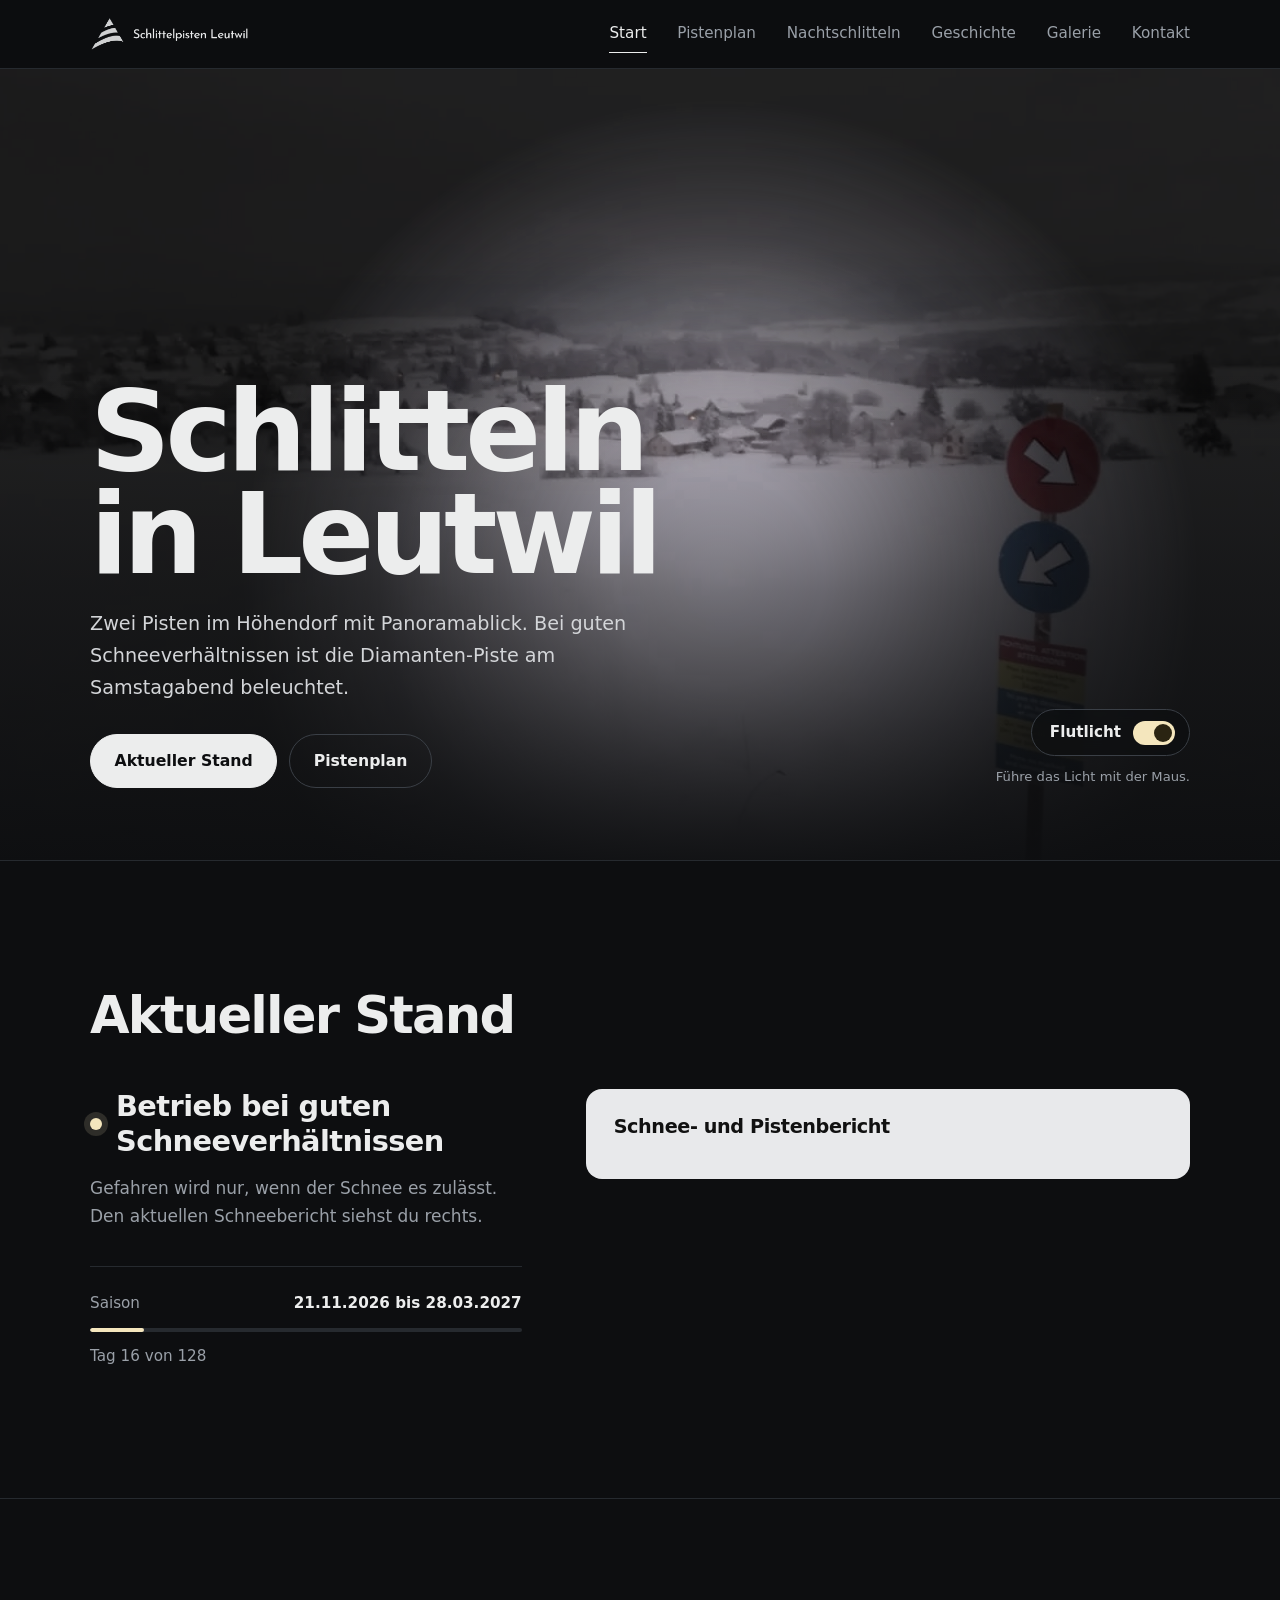
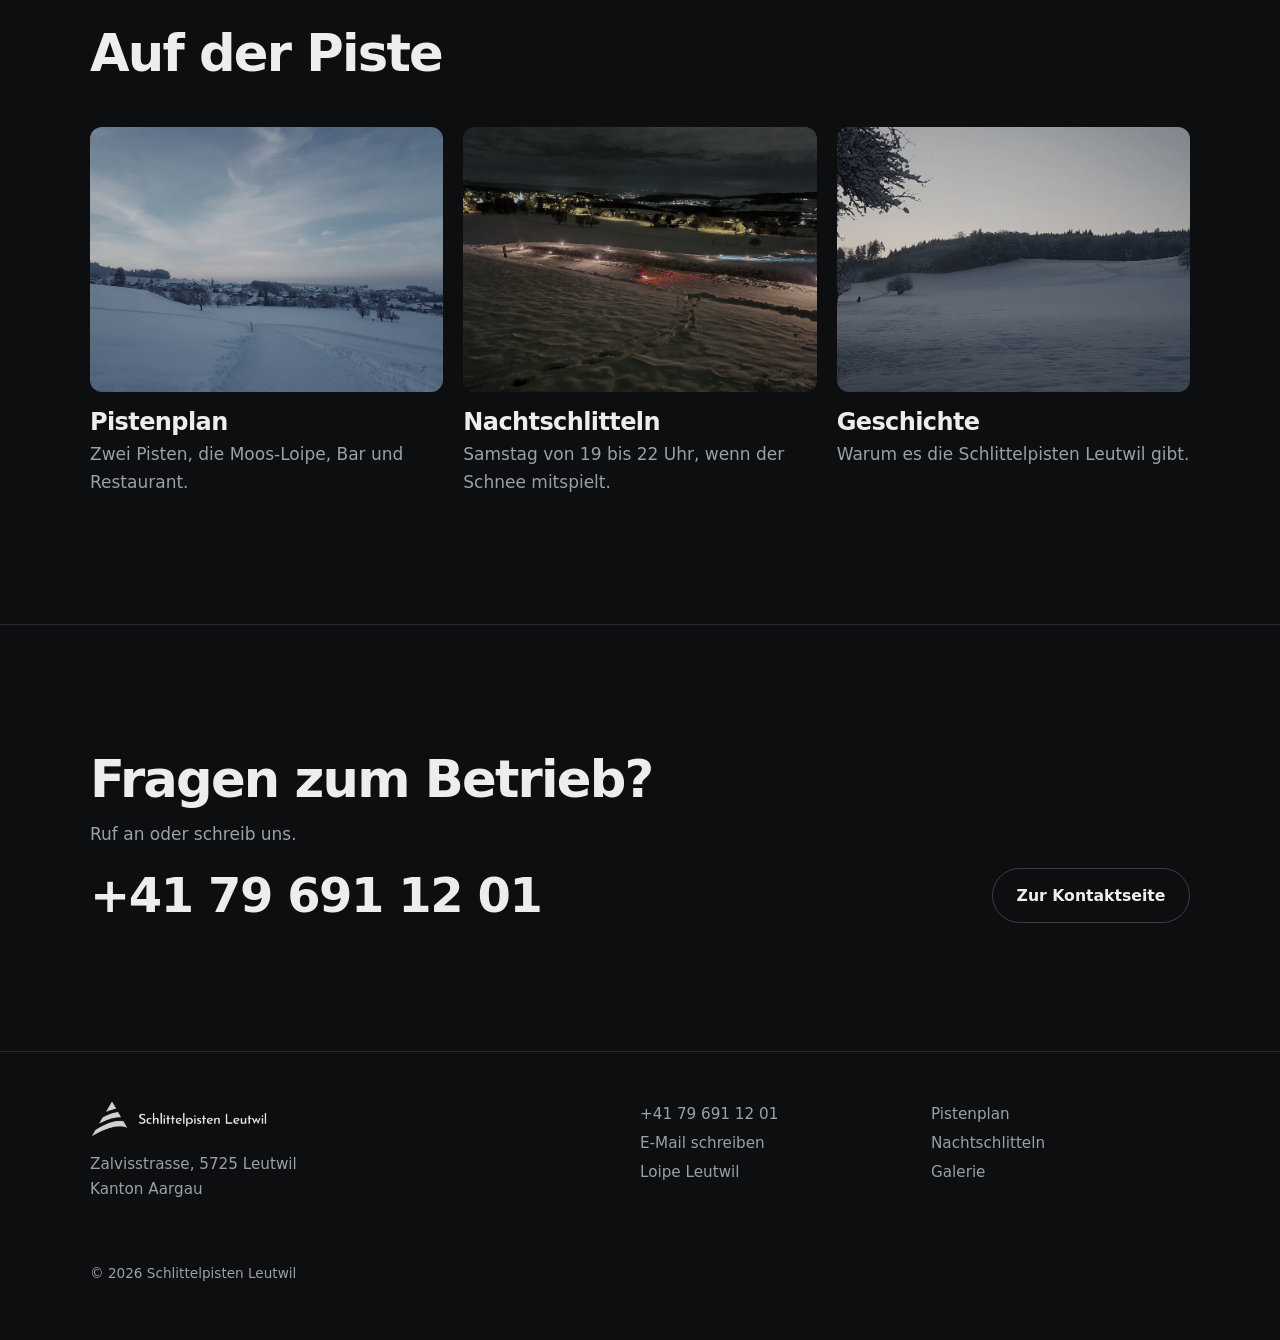
==== commit ba8df43a: "Add files via upload" ====
--- a/index.html
+++ b/index.html
@@ -16,7 +16,7 @@
 <a class="skip" href="#inhalt">Zum Inhalt springen</a>
 <header class="site-header">
 <div class="wrap">
-<a class="brand" href="/" aria-label="Schlittelpisten Leutwil, Startseite"><img src="/logo.png" width="127" height="34" alt="Schlittelpisten Leutwil"></a>
+<a class="brand" href="/" aria-label="Schlittelpisten Leutwil, Startseite"><img src="/logo.png" width="159" height="34" alt="Schlittelpisten Leutwil"></a>
 <button class="menu-btn" type="button" aria-expanded="false" aria-controls="site-nav">Menü</button>
 <nav class="nav" id="site-nav" aria-label="Hauptmenü">
 <a href="/" aria-current="page">Start</a>
@@ -103,7 +103,7 @@
 <div>
 <h2 id="k-h">Fragen zum Betrieb?</h2>
 <p class="muted" style="margin-top:14px">Ruf an oder schreib uns.</p>
-<a class="contact-big" style="margin-top:22px" href="tel:+41796911201">+41 79 691 12 01</a>
+<a class="contact-big" style="margin-top:20px" href="tel:+41796911201">+41 79 691 12 01</a>
 </div>
 <a class="btn" href="/kontakt">Zur Kontaktseite</a>
 </div>
@@ -112,7 +112,7 @@
 <footer class="site-footer">
 <div class="wrap">
 <div>
-<img src="/logo.png" width="127" height="34" alt="Schlittelpisten Leutwil">
+<img src="/logo.png" width="178" height="38" alt="Schlittelpisten Leutwil">
 <p>Zalvisstrasse, 5725 Leutwil</p>
 <p>Kanton Aargau</p>
 </div>
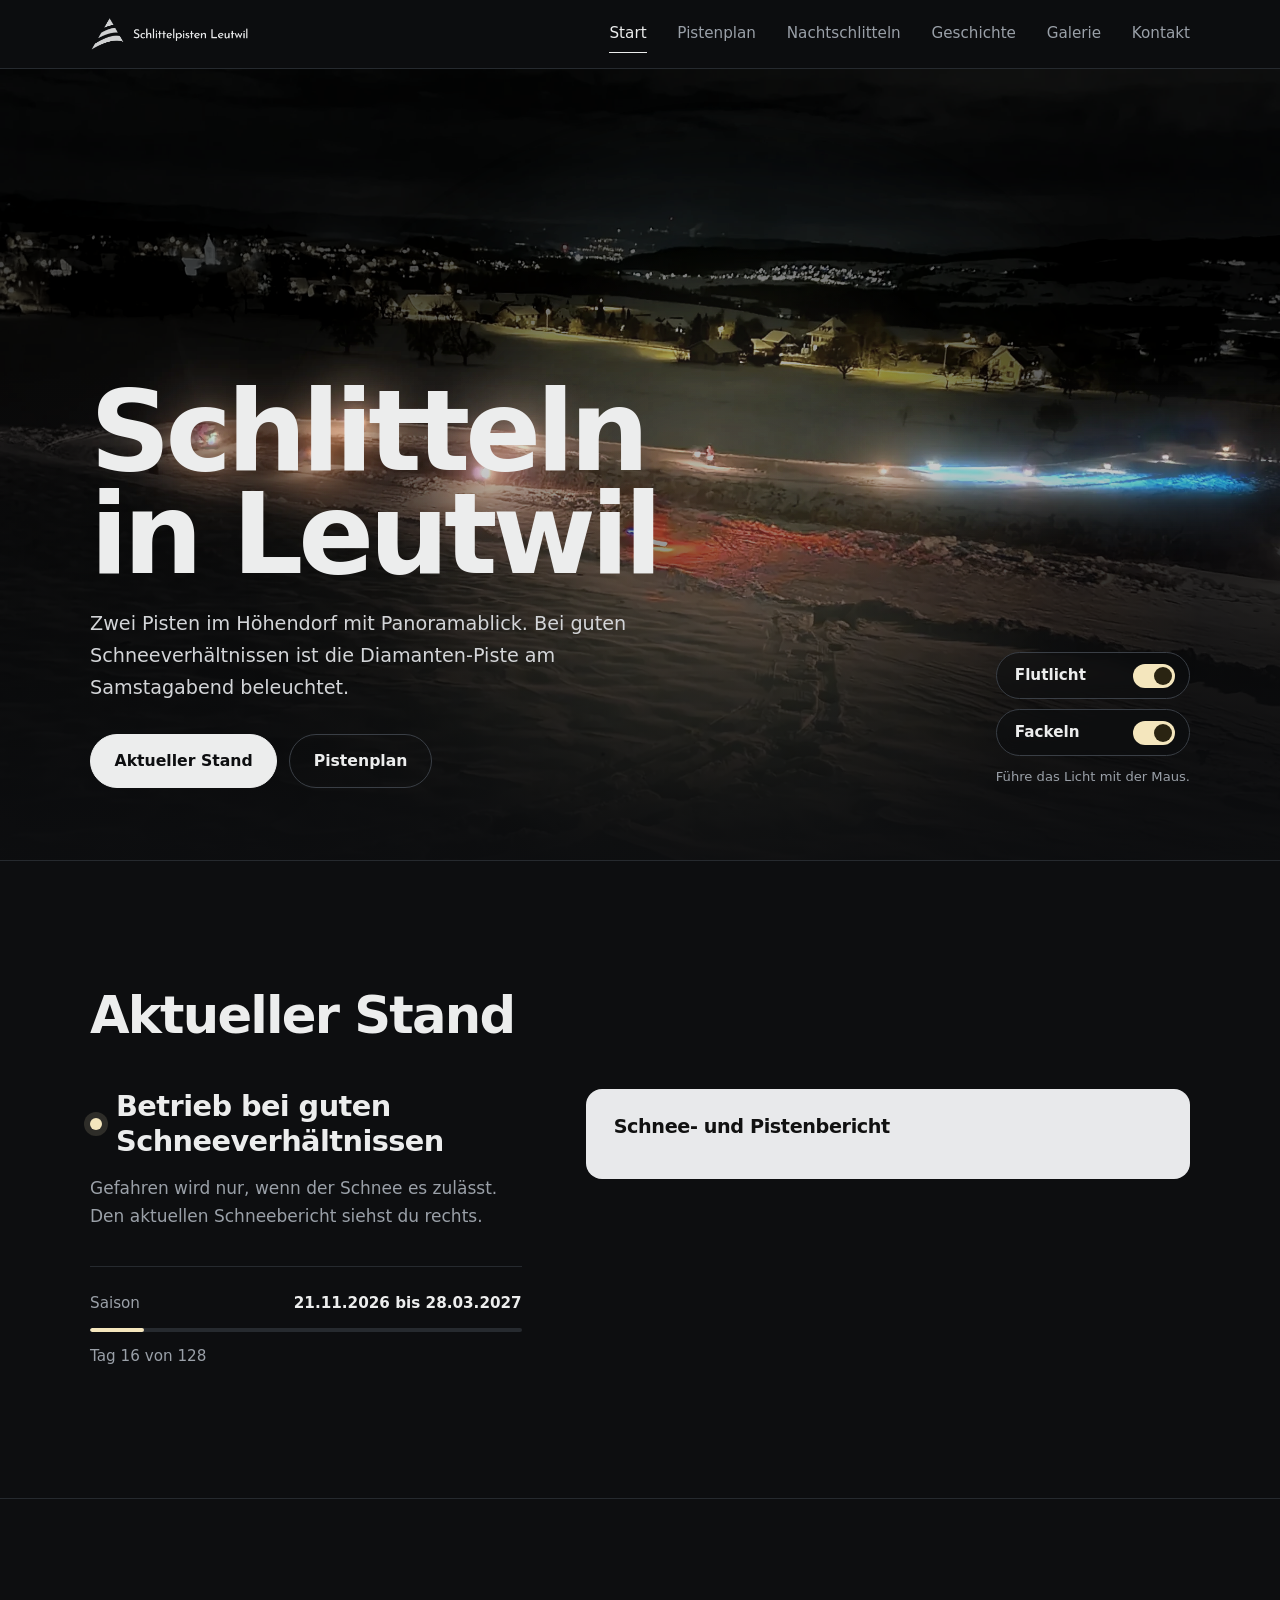
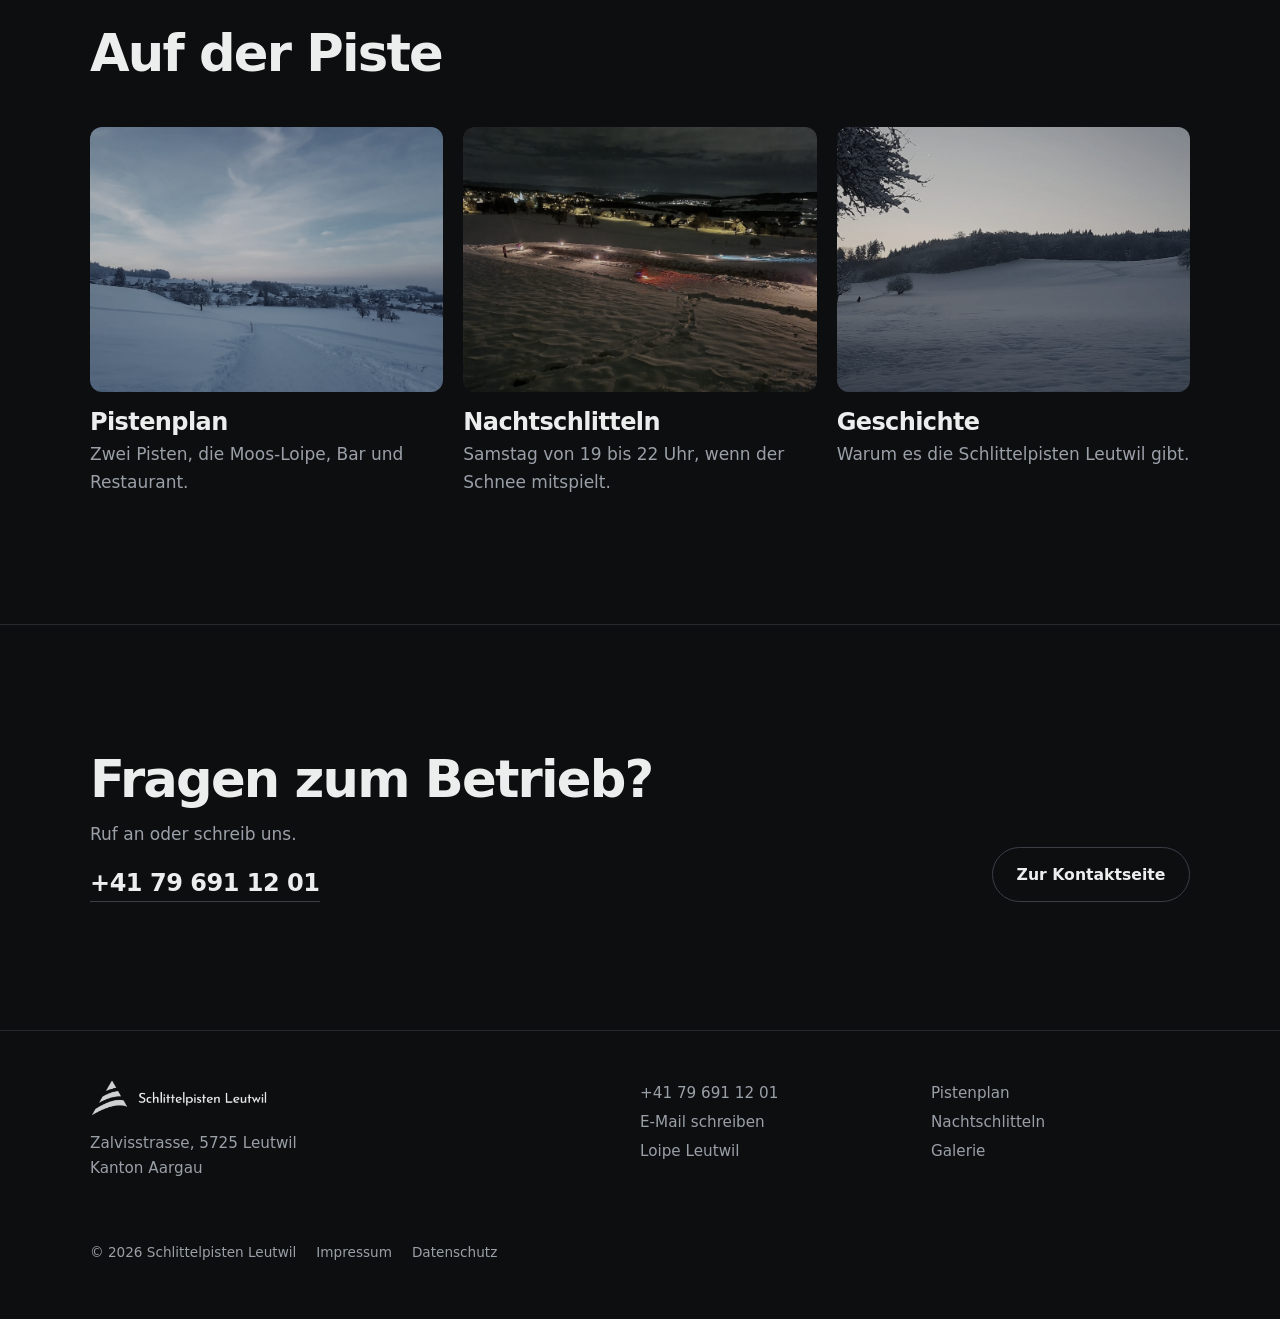
==== commit f4fb4222: "Add files via upload" ====
--- a/index.html
+++ b/index.html
@@ -30,11 +30,12 @@
 </header>
 <main id="inhalt">
 
-<section class="hero" data-flood="on" aria-label="Schlittelpisten Leutwil">
+<section class="hero" data-flood="on" data-torches="on" aria-label="Schlittelpisten Leutwil">
 <div class="hero-photo">
-<img class="base" src="/foto-banner.webp" width="1600" height="721" alt="Verschneite Landschaft bei Leutwil mit Wegweiser an der Piste">
-<img class="lit" src="/foto-banner.webp" width="1600" height="721" alt="" aria-hidden="true">
+<img class="base" src="/foto-nacht-hero.webp" width="2400" height="1800" fetchpriority="high" alt="Beleuchtete Piste am Abend mit Fackeln, im Hintergrund die Lichter von Leutwil">
+<img class="lit" src="/foto-nacht-hero.webp" width="2400" height="1800" alt="" aria-hidden="true">
 <div class="glow"></div>
+<img class="torches" src="/fackeln.webp" width="2400" height="1800" alt="" aria-hidden="true">
 </div>
 <div class="wrap hero-inner">
 <div>
@@ -46,7 +47,8 @@
 </div>
 </div>
 <div class="flood-ctl">
-<button class="flood-toggle" type="button" role="switch" aria-checked="true"><span>Flutlicht</span><span class="track" aria-hidden="true"></span></button>
+<button class="flood-toggle" type="button" role="switch" aria-checked="true" data-switch="flood"><span>Flutlicht</span><span class="track" aria-hidden="true"></span></button>
+<button class="flood-toggle" type="button" role="switch" aria-checked="true" data-switch="torches"><span>Fackeln</span><span class="track" aria-hidden="true"></span></button>
 <span class="hint"><span class="mouse">Führe das Licht mit der Maus.</span><span class="touch">Tippe aufs Bild, um das Licht zu bewegen.</span></span>
 </div>
 </div>
@@ -126,7 +128,7 @@
 <a href="/nachtschlitteln">Nachtschlitteln</a>
 <a href="/galerie">Galerie</a>
 </div>
-<p class="small">© 2026 Schlittelpisten Leutwil</p>
+<p class="small">© 2026 Schlittelpisten Leutwil<a href="/impressum">Impressum</a><a href="/datenschutz">Datenschutz</a></p>
 </div>
 </footer>
 <script src="/site.js" defer></script>
--- a/style.css
+++ b/style.css
@@ -38,9 +38,11 @@
 /* Hero mit Flutlicht */
 .hero{position:relative;min-height:88vh;min-height:min(88svh,860px);display:flex;align-items:flex-end;overflow:hidden;border-bottom:1px solid var(--line)}
 .hero-photo{position:absolute;inset:0;--x:62%;--y:60%;--r:380px}
-.hero-photo img{position:absolute;inset:0;width:100%;height:100%;object-fit:cover;object-position:50% 50%}
-.hero-photo .base{filter:brightness(.2) saturate(.1) contrast(1.05);transition:filter .7s}
-.hero-photo .lit{filter:saturate(.6) brightness(1.08);-webkit-mask-image:radial-gradient(circle var(--r) at var(--x) var(--y),#000 0,rgba(0,0,0,.88) 22%,rgba(0,0,0,.55) 45%,rgba(0,0,0,.2) 72%,transparent 100%);mask-image:radial-gradient(circle var(--r) at var(--x) var(--y),#000 0,rgba(0,0,0,.88) 22%,rgba(0,0,0,.55) 45%,rgba(0,0,0,.2) 72%,transparent 100%);transition:opacity .5s}
+.hero-photo img{position:absolute;inset:0;width:100%;height:100%;object-fit:cover;object-position:50% 40%}
+.hero-photo .torches{mix-blend-mode:screen;transition:opacity .6s}
+.hero[data-torches="off"] .torches{opacity:0}
+.hero-photo .base{filter:brightness(.3) saturate(.2) contrast(1.05);transition:filter .7s}
+.hero-photo .lit{filter:saturate(.75) brightness(1.3);-webkit-mask-image:radial-gradient(circle var(--r) at var(--x) var(--y),#000 0,rgba(0,0,0,.88) 22%,rgba(0,0,0,.55) 45%,rgba(0,0,0,.2) 72%,transparent 100%);mask-image:radial-gradient(circle var(--r) at var(--x) var(--y),#000 0,rgba(0,0,0,.88) 22%,rgba(0,0,0,.55) 45%,rgba(0,0,0,.2) 72%,transparent 100%);transition:opacity .5s}
 .hero-photo .glow{position:absolute;inset:0;background:radial-gradient(circle var(--r) at var(--x) var(--y),rgba(255,236,190,.2),transparent 70%);mix-blend-mode:screen;pointer-events:none;transition:opacity .5s}
 .hero[data-flood="off"] .base{filter:brightness(.78) saturate(.5)}
 .hero[data-flood="off"] .lit,.hero[data-flood="off"] .glow{opacity:0}
@@ -50,6 +52,7 @@
 .hero .lead{margin-top:22px;max-width:46ch;font-size:clamp(1.02rem,1.6vw,1.2rem);color:#d3d5d8}
 .hero .actions{margin-top:30px;display:flex;flex-wrap:wrap;gap:12px}
 .flood-ctl{display:flex;flex-direction:column;align-items:flex-end;gap:10px}
+.flood-toggle{width:100%;justify-content:space-between}
 .flood-toggle{display:inline-flex;align-items:center;gap:12px;background:rgba(13,14,16,.6);-webkit-backdrop-filter:blur(8px);backdrop-filter:blur(8px);border:1px solid var(--line2);color:var(--tx);font:inherit;font-size:.95rem;font-weight:600;padding:10px 14px 10px 18px;border-radius:999px;cursor:pointer}
 .flood-toggle .track{position:relative;width:42px;height:24px;border-radius:999px;background:var(--line2);transition:background .25s}
 .flood-toggle .track::after{content:"";position:absolute;top:3px;left:3px;width:18px;height:18px;border-radius:50%;background:var(--tx);transition:transform .25s}
@@ -61,7 +64,8 @@
 @media(max-width:700px){
   .hero-inner{grid-template-columns:minmax(0,1fr)}
   .flood-ctl{align-items:flex-start;flex-direction:row;flex-wrap:wrap;align-items:center}
-  .hero-photo img{object-position:78% 50%}
+  .hero-photo img{object-position:30% 50%}
+  .flood-toggle{width:auto}
 }
 
 /* Abschnitte */
@@ -77,6 +81,8 @@
 .prose{max-width:62ch}
 .prose p+p{margin-top:1.15em}
 .prose h2{font-size:clamp(1.5rem,3vw,2rem);margin:2em 0 .6em}
+.prose h2:first-child{margin-top:0}
+.story{font-size:1.15rem;line-height:1.7}
 
 /* Stand */
 .stand{display:grid;grid-template-columns:minmax(0,5fr) minmax(0,7fr);gap:clamp(28px,5vw,72px);align-items:start}
@@ -91,7 +97,7 @@
 .snowcard{background:#e8e9eb;color:#202225;border-radius:16px;padding:clamp(16px,2.4vw,28px)}
 .snowcard h3{font-size:1.2rem;letter-spacing:-.02em;margin-bottom:14px;color:#111}
 #infosnowContainer{overflow-x:auto;font-size:.95rem;line-height:1.5}
-#infosnowContainer .description,#infosnowContainer .desc,#infosnowContainer [class*="description"]{display:none!important}
+#infosnowContainer [id$="607_-5"]{display:none!important}
 #infosnowContainer table td,#infosnowContainer table th{background-color:#444!important;color:#fff!important}
 @media(max-width:860px){.stand{grid-template-columns:minmax(0,1fr)}}
 
@@ -171,11 +177,27 @@
 @media(max-width:700px){.lb-prev,.lb-next{top:auto;bottom:14px;transform:none}.lb-prev{left:calc(50% - 56px)}.lb-next{right:calc(50% - 56px)}.lb{padding-bottom:80px}}
 
 /* Kontakt */
-.contact-big{display:block;font-size:clamp(1.6rem,5vw,3rem);font-weight:800;letter-spacing:-.03em;text-decoration:none;line-height:1.15;word-break:break-word}
-.contact-big:hover{color:var(--warm)}
-.contact-grid{display:grid;grid-template-columns:repeat(2,minmax(0,1fr));gap:clamp(28px,5vw,72px);align-items:start}
-.contact-grid .cap{margin:0 0 8px}
-@media(max-width:700px){.contact-grid{grid-template-columns:minmax(0,1fr)}}
+.contact-big{display:inline-block;font-size:clamp(1.15rem,2.4vw,1.5rem);font-weight:700;letter-spacing:-.02em;text-decoration:none;line-height:1.3;word-break:break-word;border-bottom:1px solid var(--line2);padding-bottom:2px}
+.contact-big:hover{color:var(--warm);border-color:var(--warm)}
+.contact-grid{display:grid;grid-template-columns:minmax(0,7fr) minmax(0,5fr);gap:clamp(32px,6vw,88px);align-items:start;padding-bottom:clamp(64px,9vw,120px)}
+.contact-info .cap{margin:0 0 6px}
+.contact-info .block+.block{margin-top:28px}
+@media(max-width:820px){.contact-grid{grid-template-columns:minmax(0,1fr)}}
+.form{display:grid;gap:18px}
+.field label{display:block;font-size:.92rem;font-weight:600;margin-bottom:8px}
+.field input,.field textarea{width:100%;font:inherit;color:var(--tx);background:var(--s1);border:1px solid var(--line2);border-radius:10px;padding:14px 16px;transition:border-color .2s,background .2s}
+.field textarea{min-height:170px;resize:vertical}
+.field input:hover,.field textarea:hover{border-color:#555b63}
+.field input:focus,.field textarea:focus{outline:none;border-color:var(--warm);background:var(--s2)}
+.hp{position:absolute;left:-9999px;width:1px;height:1px;overflow:hidden}
+.form .btn{justify-self:start}
+.form .btn[disabled]{opacity:.55;cursor:wait}
+.form-note{font-size:.85rem;color:var(--mu);max-width:56ch}
+.form-msg{padding:16px 20px;border-radius:10px;border:1px solid var(--line2);font-weight:500}
+.form-msg[hidden]{display:none}
+.form-msg.ok{border-color:var(--warm)}
+.form-msg.err{border-color:var(--red)}
+.form-msg a{text-decoration:underline;text-underline-offset:3px}
 .strip{display:grid;grid-template-columns:minmax(0,1fr) auto;gap:24px;align-items:end}
 @media(max-width:700px){.strip{grid-template-columns:minmax(0,1fr)}}
 
@@ -186,6 +208,7 @@
 .site-footer a{text-decoration:none;display:block;padding:2px 0}
 .site-footer a:hover{color:var(--tx)}
 .site-footer .small{margin-top:28px;font-size:.85rem;grid-column:1/-1}
+.site-footer .small a{display:inline;margin-left:20px}
 @media(max-width:700px){.site-footer .wrap{grid-template-columns:minmax(0,1fr)}}
 
 @media(prefers-reduced-motion:reduce){
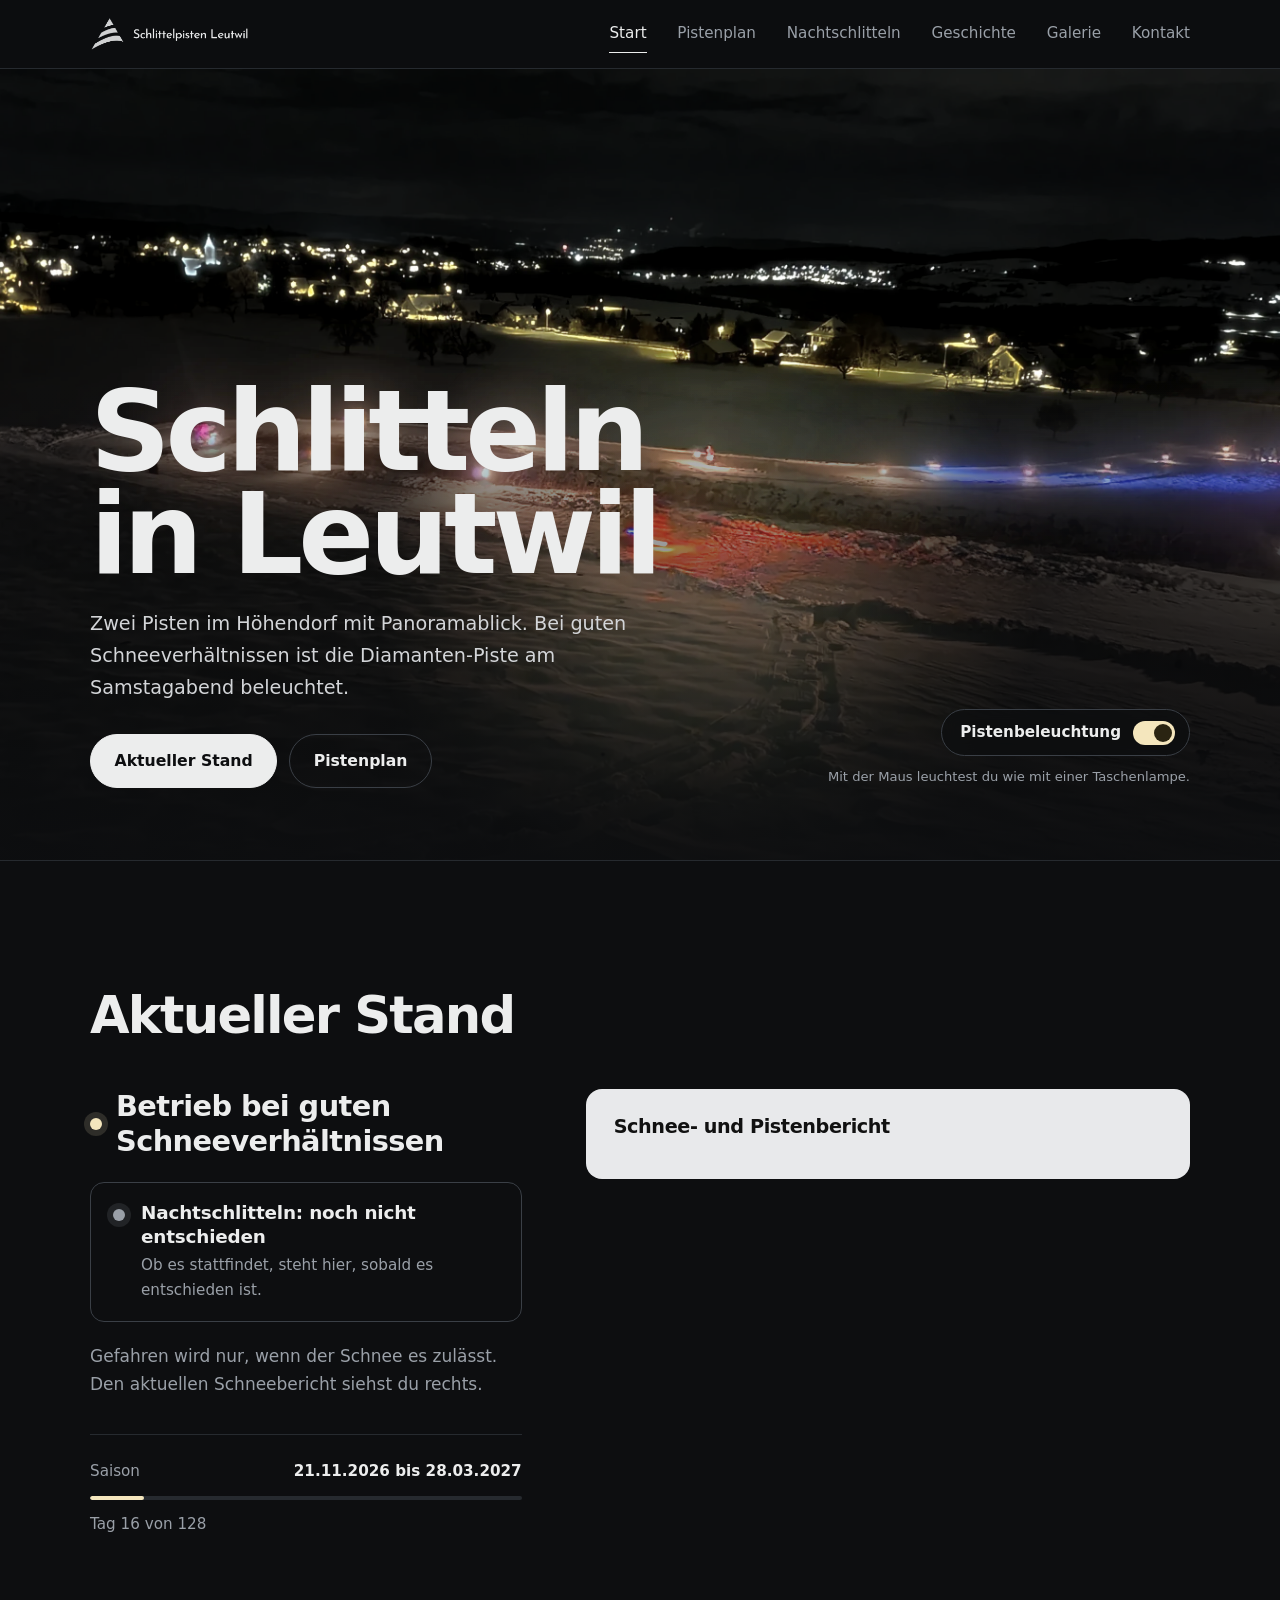
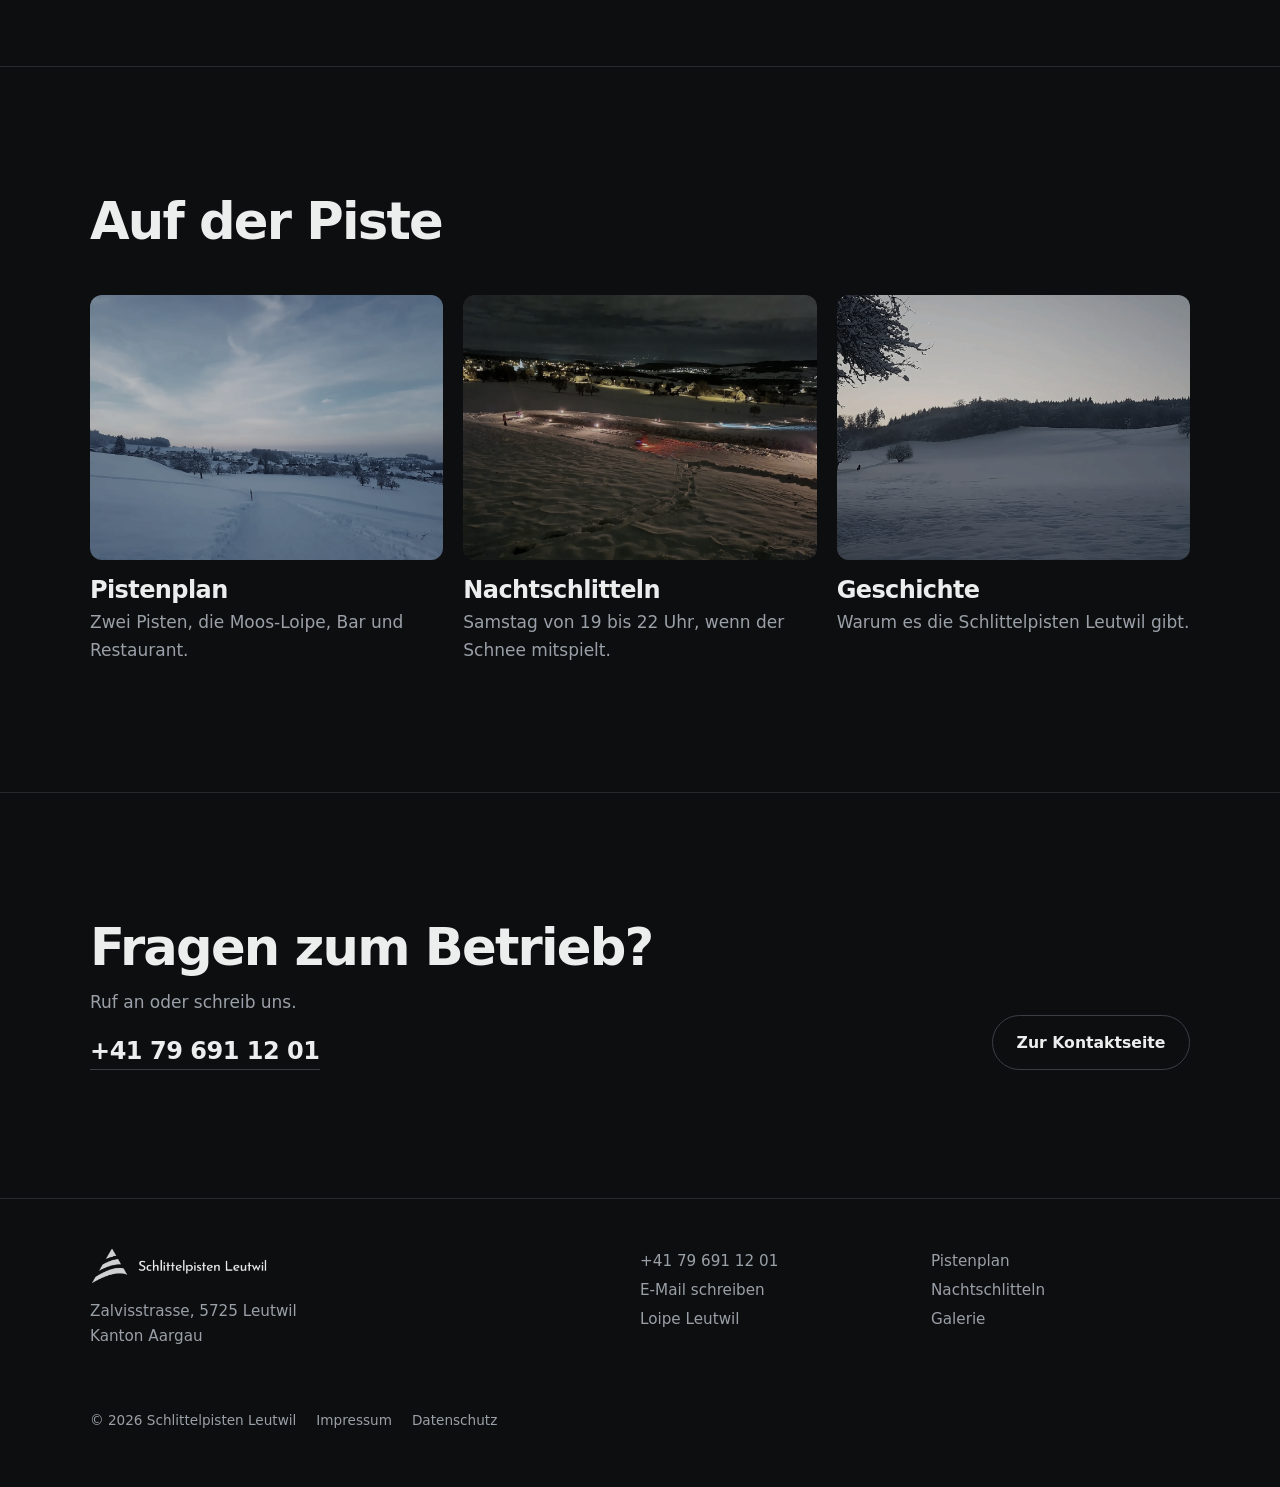
==== commit 4efcefc1: "Add files via upload" ====
--- a/index.html
+++ b/index.html
@@ -30,12 +30,13 @@
 </header>
 <main id="inhalt">
 
-<section class="hero" data-flood="on" data-torches="on" aria-label="Schlittelpisten Leutwil">
+<section class="hero" data-lights="off" aria-label="Schlittelpisten Leutwil">
 <div class="hero-photo">
-<img class="base" src="/foto-nacht-hero.webp" width="2400" height="1800" fetchpriority="high" alt="Beleuchtete Piste am Abend mit Fackeln, im Hintergrund die Lichter von Leutwil">
-<img class="lit" src="/foto-nacht-hero.webp" width="2400" height="1800" alt="" aria-hidden="true">
+<img class="base" src="/foto-nacht-hero.webp" width="2700" height="2025" fetchpriority="high" alt="Beleuchtete Piste am Abend mit Fackeln, im Hintergrund die Lichter von Leutwil">
+<img class="lit" src="/foto-nacht-hero.webp" width="2700" height="2025" alt="" aria-hidden="true">
 <div class="glow"></div>
-<img class="torches" src="/fackeln.webp" width="2400" height="1800" alt="" aria-hidden="true">
+<img class="village" src="/lichter.webp" width="2700" height="2025" alt="" aria-hidden="true">
+<img class="torches" src="/fackeln.webp" width="2700" height="2025" alt="" aria-hidden="true">
 </div>
 <div class="wrap hero-inner">
 <div>
@@ -47,11 +48,11 @@
 </div>
 </div>
 <div class="flood-ctl">
-<button class="flood-toggle" type="button" role="switch" aria-checked="true" data-switch="flood"><span>Flutlicht</span><span class="track" aria-hidden="true"></span></button>
-<button class="flood-toggle" type="button" role="switch" aria-checked="true" data-switch="torches"><span>Fackeln</span><span class="track" aria-hidden="true"></span></button>
-<span class="hint"><span class="mouse">Führe das Licht mit der Maus.</span><span class="touch">Tippe aufs Bild, um das Licht zu bewegen.</span></span>
+<button class="flood-toggle" type="button" role="switch" aria-checked="false" data-switch="lights"><span>Pistenbeleuchtung</span><span class="track" aria-hidden="true"></span></button>
+<span class="hint"><span class="mouse">Mit der Maus leuchtest du wie mit einer Taschenlampe.</span><span class="touch">Tippe aufs Bild, um mit der Taschenlampe zu leuchten.</span></span>
 </div>
 </div>
+<noscript><style>.hero .torches{opacity:1!important}.hero .base{filter:brightness(.42) saturate(.3)!important}</style></noscript>
 </section>
 
 <section class="sec" id="stand" aria-labelledby="stand-h">
@@ -60,7 +61,8 @@
 <div class="stand">
 <div>
 <p class="status"><span class="dot" aria-hidden="true"></span><span data-status>Betrieb bei guten Schneeverhältnissen</span></p>
-<p class="note">Gefahren wird nur, wenn der Schnee es zulässt. Den aktuellen Schneebericht siehst du rechts.</p>
+<div class="nacht" data-nacht><span>Nachtschlitteln: noch nicht entschieden</span></div>
+<p class="note" style="margin-top:20px">Gefahren wird nur, wenn der Schnee es zulässt. Den aktuellen Schneebericht siehst du rechts.</p>
 <div class="season">
 <div class="row"><span>Saison</span><b data-season-range>21.11.2026 bis 28.03.2027</b></div>
 <div class="bar" role="img" aria-label="Fortschritt der Saison"><i data-season-bar></i></div>
@@ -82,17 +84,17 @@
 <div class="sec-head"><h2 id="mehr-h">Auf der Piste</h2></div>
 <div class="tiles">
 <a class="tile" href="/pistenplan">
-<div class="ph"><img src="/foto-piste2.webp" width="1800" height="1350" loading="lazy" alt="Blick über die verschneite Piste auf Leutwil in der Dämmerung"></div>
+<div class="ph"><img src="/foto-piste2.webp" width="2520" height="1889" loading="lazy" alt="Blick über die verschneite Piste auf Leutwil in der Dämmerung"></div>
 <h3>Pistenplan</h3>
 <p>Zwei Pisten, die Moos-Loipe, Bar und Restaurant.</p>
 </a>
 <a class="tile" href="/nachtschlitteln">
-<div class="ph"><img src="/foto-nacht.webp" width="1800" height="1350" loading="lazy" alt="Beleuchtete Piste am Abend, im Hintergrund die Lichter von Leutwil"></div>
+<div class="ph"><img src="/foto-nacht.webp" width="2400" height="1800" loading="lazy" alt="Beleuchtete Piste am Abend, im Hintergrund die Lichter von Leutwil"></div>
 <h3>Nachtschlitteln</h3>
 <p>Samstag von 19 bis 22 Uhr, wenn der Schnee mitspielt.</p>
 </a>
 <a class="tile" href="/geschichte">
-<div class="ph"><img src="/foto-winter.webp" width="1800" height="1350" loading="lazy" alt="Verschneite Hügel in der Abenddämmerung"></div>
+<div class="ph"><img src="/foto-winter.webp" width="2520" height="1889" loading="lazy" alt="Verschneite Hügel in der Abenddämmerung"></div>
 <h3>Geschichte</h3>
 <p>Warum es die Schlittelpisten Leutwil gibt.</p>
 </a>
@@ -131,6 +133,7 @@
 <p class="small">© 2026 Schlittelpisten Leutwil<a href="/impressum">Impressum</a><a href="/datenschutz">Datenschutz</a></p>
 </div>
 </footer>
+<script src="/status.js" defer></script>
 <script src="/site.js" defer></script>
 </body>
 </html>
--- a/style.css
+++ b/style.css
@@ -39,20 +39,20 @@
 .hero{position:relative;min-height:88vh;min-height:min(88svh,860px);display:flex;align-items:flex-end;overflow:hidden;border-bottom:1px solid var(--line)}
 .hero-photo{position:absolute;inset:0;--x:62%;--y:60%;--r:380px}
 .hero-photo img{position:absolute;inset:0;width:100%;height:100%;object-fit:cover;object-position:50% 40%}
-.hero-photo .torches{mix-blend-mode:screen;transition:opacity .6s}
-.hero[data-torches="off"] .torches{opacity:0}
-.hero-photo .base{filter:brightness(.3) saturate(.2) contrast(1.05);transition:filter .7s}
-.hero-photo .lit{filter:saturate(.75) brightness(1.3);-webkit-mask-image:radial-gradient(circle var(--r) at var(--x) var(--y),#000 0,rgba(0,0,0,.88) 22%,rgba(0,0,0,.55) 45%,rgba(0,0,0,.2) 72%,transparent 100%);mask-image:radial-gradient(circle var(--r) at var(--x) var(--y),#000 0,rgba(0,0,0,.88) 22%,rgba(0,0,0,.55) 45%,rgba(0,0,0,.2) 72%,transparent 100%);transition:opacity .5s}
+.hero-photo .torches{opacity:0;mix-blend-mode:screen;transition:opacity 1.2s}
+.hero-photo .village{mix-blend-mode:screen}
+.hero[data-lights="on"] .base{filter:brightness(.42) saturate(.3) contrast(1.05)}
+.hero[data-lights="on"] .torches{opacity:1}
+.hero-photo .base{filter:brightness(.15) saturate(.15) contrast(1.1);transition:filter 1.2s}
+.hero-photo .lit{filter:saturate(.8) brightness(1.55);-webkit-mask-image:radial-gradient(circle var(--r) at var(--x) var(--y),#000 0,rgba(0,0,0,.9) 30%,rgba(0,0,0,.45) 62%,transparent 100%);mask-image:radial-gradient(circle var(--r) at var(--x) var(--y),#000 0,rgba(0,0,0,.9) 30%,rgba(0,0,0,.45) 62%,transparent 100%)}
 .hero-photo .glow{position:absolute;inset:0;background:radial-gradient(circle var(--r) at var(--x) var(--y),rgba(255,236,190,.2),transparent 70%);mix-blend-mode:screen;pointer-events:none;transition:opacity .5s}
-.hero[data-flood="off"] .base{filter:brightness(.78) saturate(.5)}
-.hero[data-flood="off"] .lit,.hero[data-flood="off"] .glow{opacity:0}
 .hero::after{content:"";position:absolute;inset:0;background:linear-gradient(to top,rgba(13,14,16,.94) 0,rgba(13,14,16,.5) 34%,rgba(13,14,16,0) 62%);pointer-events:none}
 .hero-inner{position:relative;z-index:2;width:100%;padding-top:80px;padding-bottom:clamp(36px,6vw,72px);display:grid;grid-template-columns:minmax(0,1fr) auto;gap:32px;align-items:end}
 .hero h1{font-size:clamp(2.7rem,9vw,7rem);line-height:.92;letter-spacing:-.045em}
 .hero .lead{margin-top:22px;max-width:46ch;font-size:clamp(1.02rem,1.6vw,1.2rem);color:#d3d5d8}
 .hero .actions{margin-top:30px;display:flex;flex-wrap:wrap;gap:12px}
 .flood-ctl{display:flex;flex-direction:column;align-items:flex-end;gap:10px}
-.flood-toggle{width:100%;justify-content:space-between}
+.flood-toggle{justify-content:space-between;gap:18px}
 .flood-toggle{display:inline-flex;align-items:center;gap:12px;background:rgba(13,14,16,.6);-webkit-backdrop-filter:blur(8px);backdrop-filter:blur(8px);border:1px solid var(--line2);color:var(--tx);font:inherit;font-size:.95rem;font-weight:600;padding:10px 14px 10px 18px;border-radius:999px;cursor:pointer}
 .flood-toggle .track{position:relative;width:42px;height:24px;border-radius:999px;background:var(--line2);transition:background .25s}
 .flood-toggle .track::after{content:"";position:absolute;top:3px;left:3px;width:18px;height:18px;border-radius:50%;background:var(--tx);transition:transform .25s}
@@ -65,7 +65,7 @@
   .hero-inner{grid-template-columns:minmax(0,1fr)}
   .flood-ctl{align-items:flex-start;flex-direction:row;flex-wrap:wrap;align-items:center}
   .hero-photo img{object-position:30% 50%}
-  .flood-toggle{width:auto}
+
 }
 
 /* Abschnitte */
@@ -215,3 +215,21 @@
   html{scroll-behavior:auto}
   *,*::before,*::after{transition-duration:.01ms!important}
 }
+
+/* Nachtschlitteln angesagt / abgesagt */
+.nacht{display:flex;gap:16px;align-items:flex-start;border:1px solid var(--line2);border-radius:14px;padding:18px 22px;max-width:46ch}
+.nacht .dot{margin-top:.5em;background:var(--mu);box-shadow:0 0 0 6px rgba(154,160,168,.14)}
+.nacht[data-state="angesagt"] .dot{background:var(--warm);box-shadow:0 0 0 6px rgba(244,230,189,.16)}
+.nacht[data-state="abgesagt"] .dot{background:var(--red);box-shadow:0 0 0 6px rgba(224,103,94,.16)}
+.nacht b{display:block;font-size:1.15rem;letter-spacing:-.01em;line-height:1.3}
+.nacht span{display:block;color:var(--mu);font-size:.95rem;margin-top:4px}
+.nacht .stand-t{font-size:.82rem;margin-top:10px}
+.stand .nacht{margin-top:24px}
+
+/* Lost Place bei der Geschichte */
+.lost-hero{position:relative;overflow:hidden;border-bottom:1px solid var(--line)}
+.lost-hero svg{position:absolute;left:0;top:0;width:100%;height:100%;display:block}
+.lost-hero .page-head{position:relative;padding-bottom:clamp(180px,26vw,340px)}
+.lost-hero::after{content:"";position:absolute;inset:auto 0 0 0;height:90px;background:linear-gradient(to bottom,transparent,var(--bg));pointer-events:none}
+.pair.two{grid-template-columns:repeat(2,minmax(0,1fr))}
+@media(max-width:700px){.pair.two{grid-template-columns:minmax(0,1fr)}}
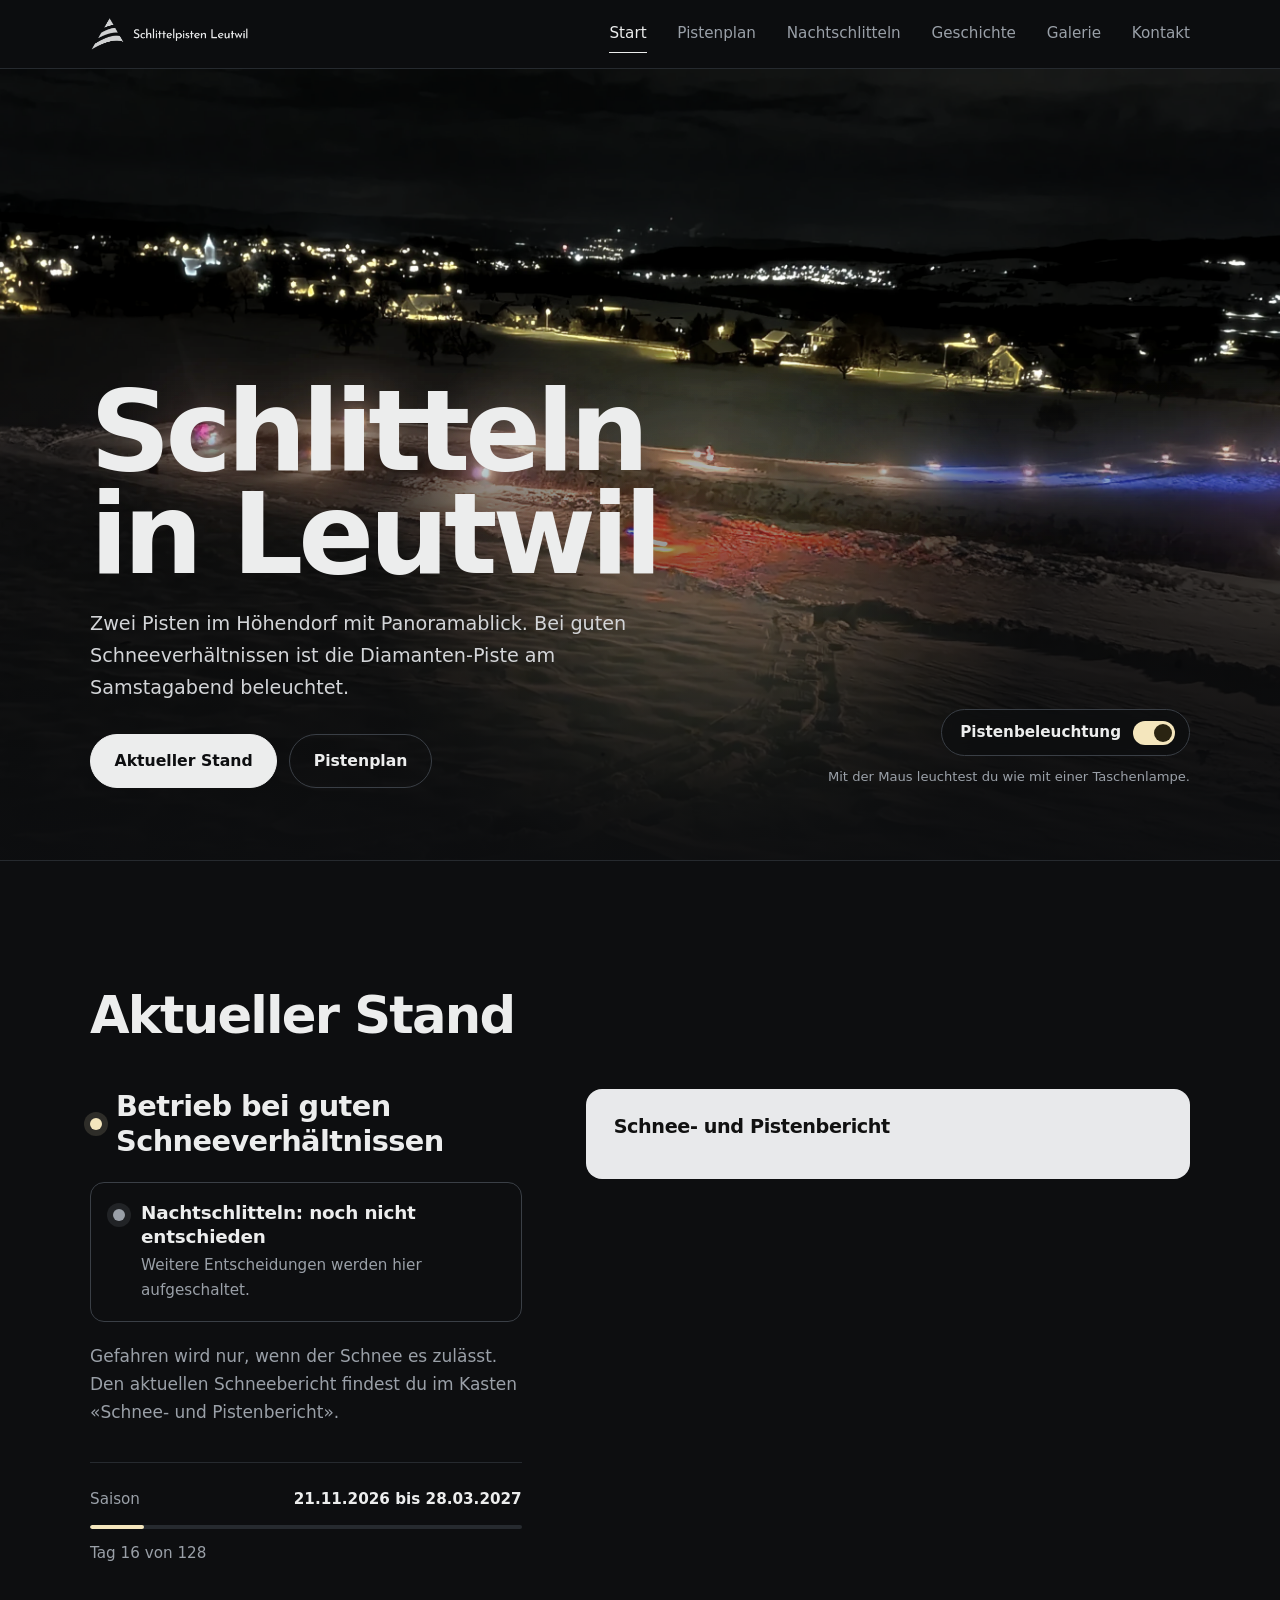
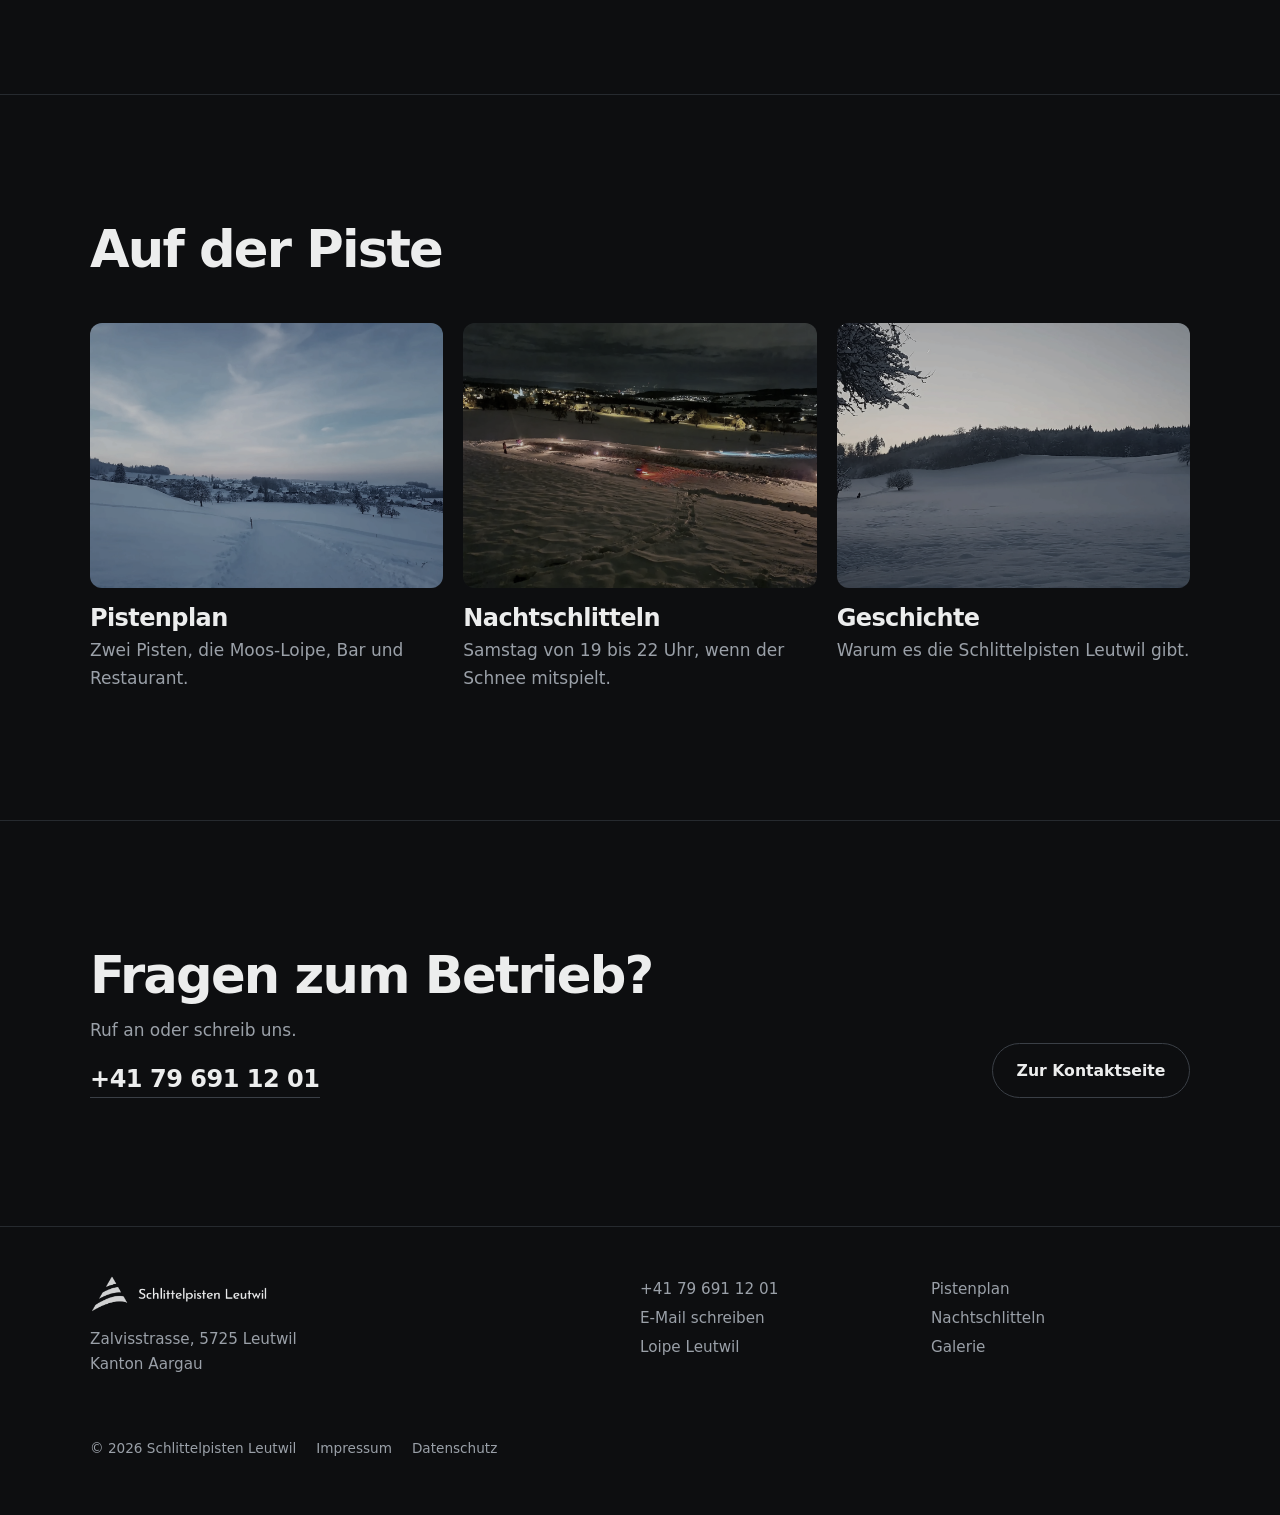
==== commit 9bdaa7d4: "Add files via upload" ====
--- a/index.html
+++ b/index.html
@@ -62,7 +62,7 @@
 <div>
 <p class="status"><span class="dot" aria-hidden="true"></span><span data-status>Betrieb bei guten Schneeverhältnissen</span></p>
 <div class="nacht" data-nacht><span>Nachtschlitteln: noch nicht entschieden</span></div>
-<p class="note" style="margin-top:20px">Gefahren wird nur, wenn der Schnee es zulässt. Den aktuellen Schneebericht siehst du rechts.</p>
+<p class="note" style="margin-top:20px">Gefahren wird nur, wenn der Schnee es zulässt. Den aktuellen Schneebericht findest du im Kasten «Schnee- und Pistenbericht».</p>
 <div class="season">
 <div class="row"><span>Saison</span><b data-season-range>21.11.2026 bis 28.03.2027</b></div>
 <div class="bar" role="img" aria-label="Fortschritt der Saison"><i data-season-bar></i></div>
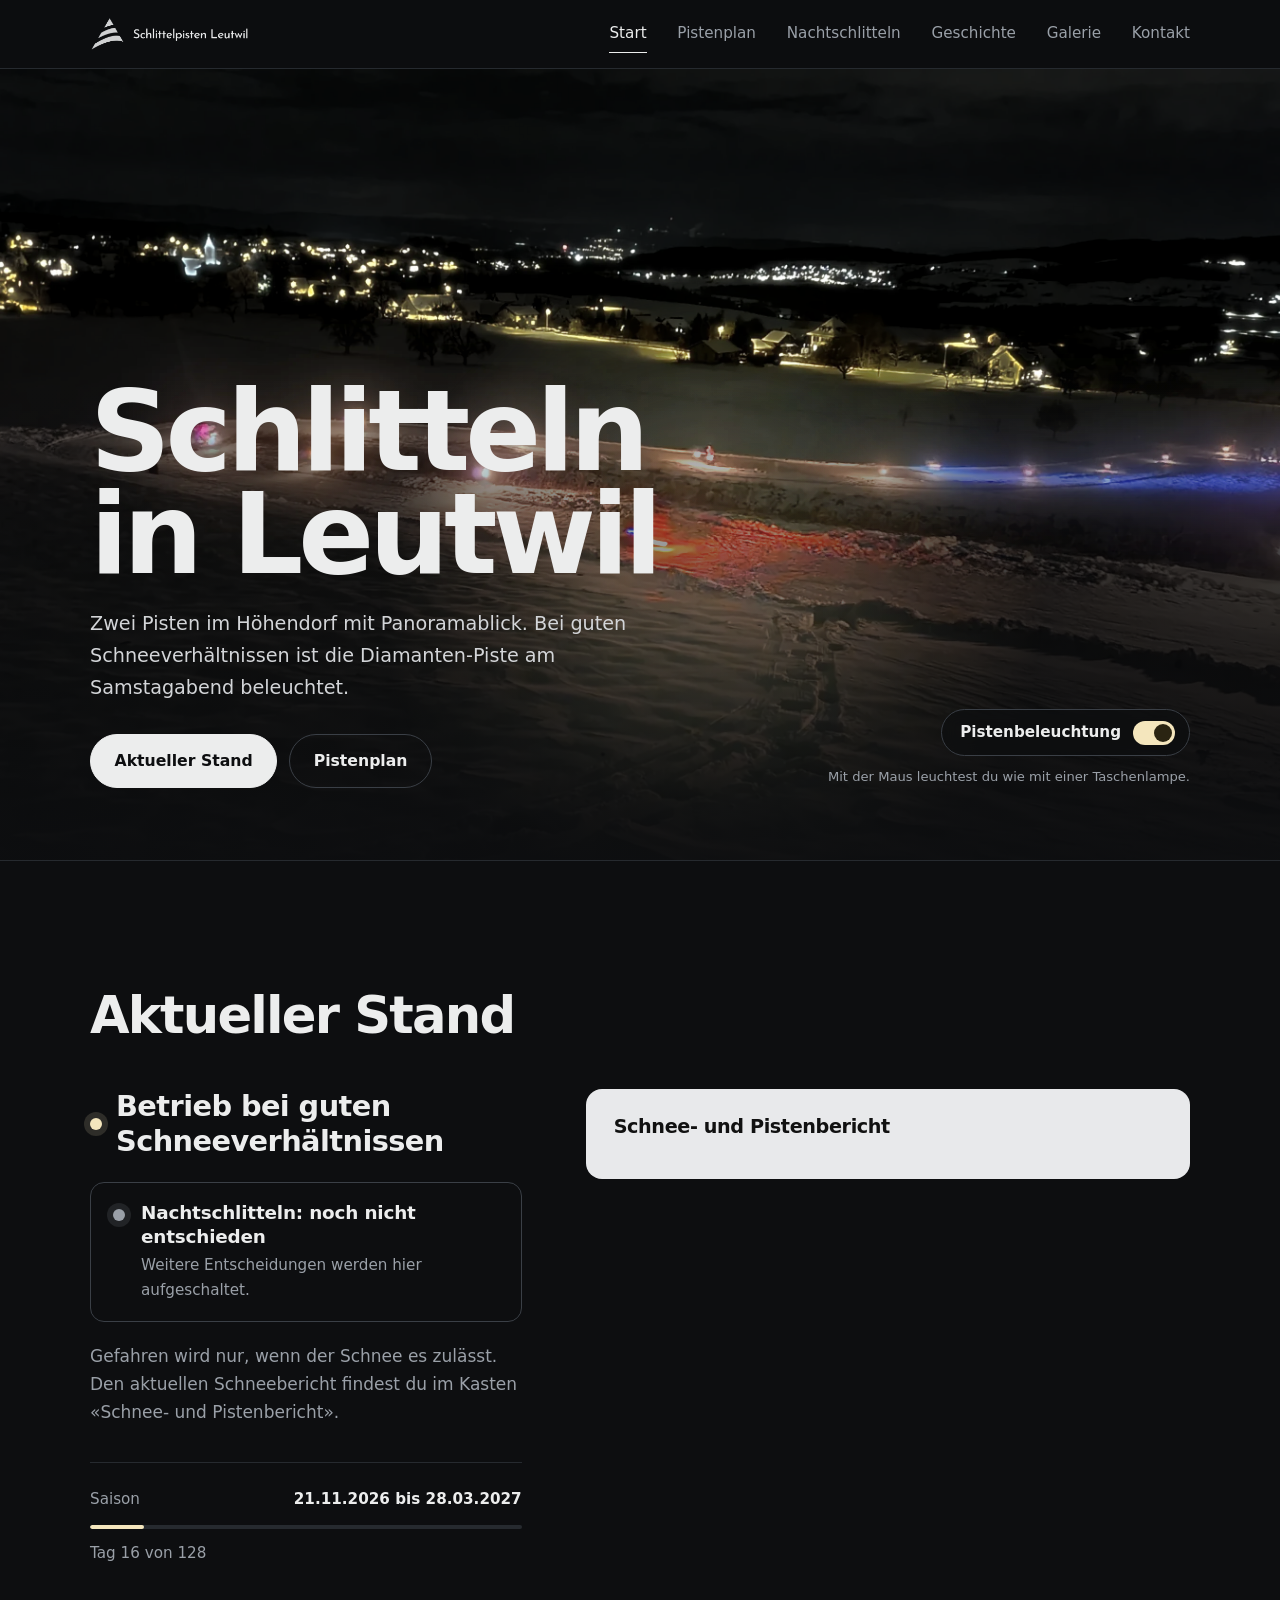
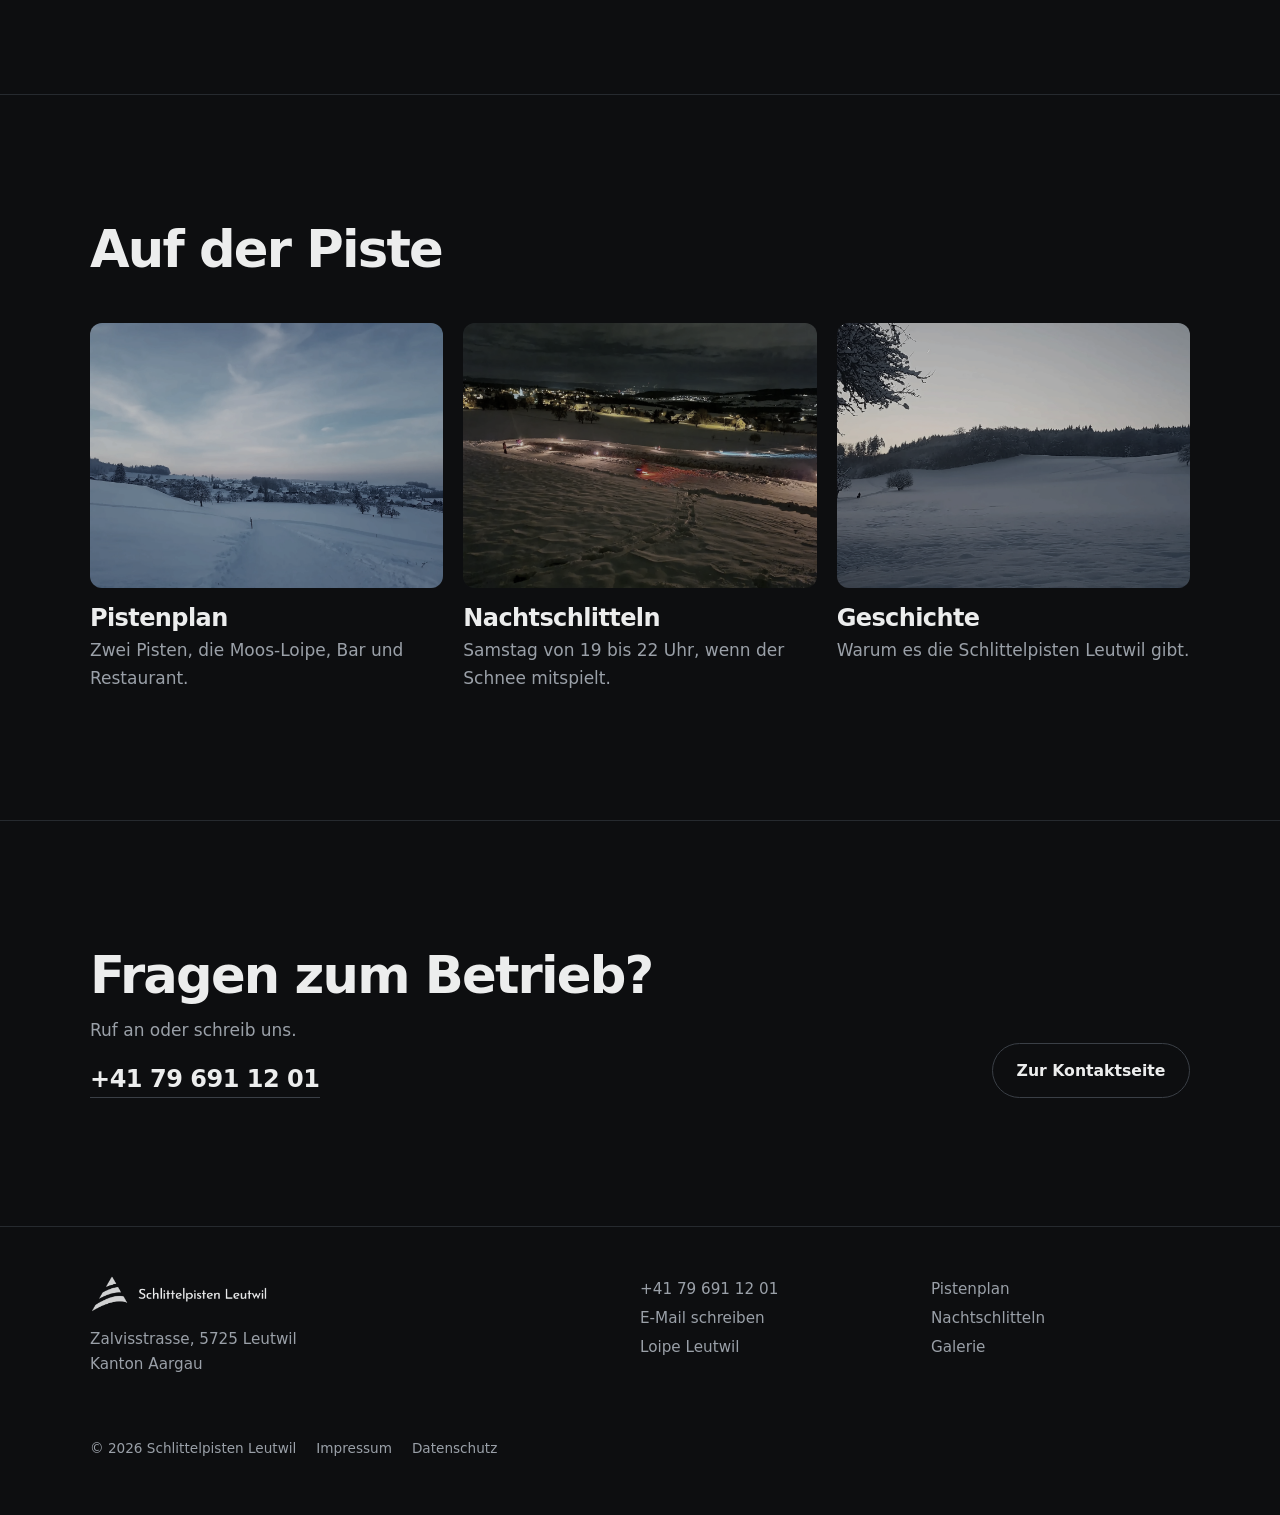
==== commit 4ab71fde: "Add files via upload" ====
--- a/index.html
+++ b/index.html
@@ -32,7 +32,7 @@
 
 <section class="hero" data-lights="off" aria-label="Schlittelpisten Leutwil">
 <div class="hero-photo">
-<img class="base" src="/foto-nacht-hero.webp" width="2700" height="2025" fetchpriority="high" alt="Beleuchtete Piste am Abend mit Fackeln, im Hintergrund die Lichter von Leutwil">
+<img class="base" src="/foto-nacht-hero.webp" width="2700" height="2025" fetchpriority="high" alt="Beleuchtete Piste am Abend mit Fackeln, im Hintergrund die Lichter des Dorfs">
 <img class="lit" src="/foto-nacht-hero.webp" width="2700" height="2025" alt="" aria-hidden="true">
 <div class="glow"></div>
 <img class="village" src="/lichter.webp" width="2700" height="2025" alt="" aria-hidden="true">
@@ -84,17 +84,17 @@
 <div class="sec-head"><h2 id="mehr-h">Auf der Piste</h2></div>
 <div class="tiles">
 <a class="tile" href="/pistenplan">
-<div class="ph"><img src="/foto-piste2.webp" width="2520" height="1889" loading="lazy" alt="Blick über die verschneite Piste auf Leutwil in der Dämmerung"></div>
+<div class="ph"><img src="/foto-piste2.webp" width="2520" height="1889" loading="lazy" alt="Blick über die verschneite Piste auf die Dächer des Dorfs"></div>
 <h3>Pistenplan</h3>
 <p>Zwei Pisten, die Moos-Loipe, Bar und Restaurant.</p>
 </a>
 <a class="tile" href="/nachtschlitteln">
-<div class="ph"><img src="/foto-nacht.webp" width="2400" height="1800" loading="lazy" alt="Beleuchtete Piste am Abend, im Hintergrund die Lichter von Leutwil"></div>
+<div class="ph"><img src="/foto-nacht.webp" width="2400" height="1800" loading="lazy" alt="Beleuchtete Piste am Abend, im Hintergrund die Lichter des Dorfs"></div>
 <h3>Nachtschlitteln</h3>
 <p>Samstag von 19 bis 22 Uhr, wenn der Schnee mitspielt.</p>
 </a>
 <a class="tile" href="/geschichte">
-<div class="ph"><img src="/foto-winter.webp" width="2520" height="1889" loading="lazy" alt="Verschneite Hügel in der Abenddämmerung"></div>
+<div class="ph"><img src="/foto-winter.webp" width="2520" height="1889" loading="lazy" alt="Verschneite Hügel am Morgen"></div>
 <h3>Geschichte</h3>
 <p>Warum es die Schlittelpisten Leutwil gibt.</p>
 </a>
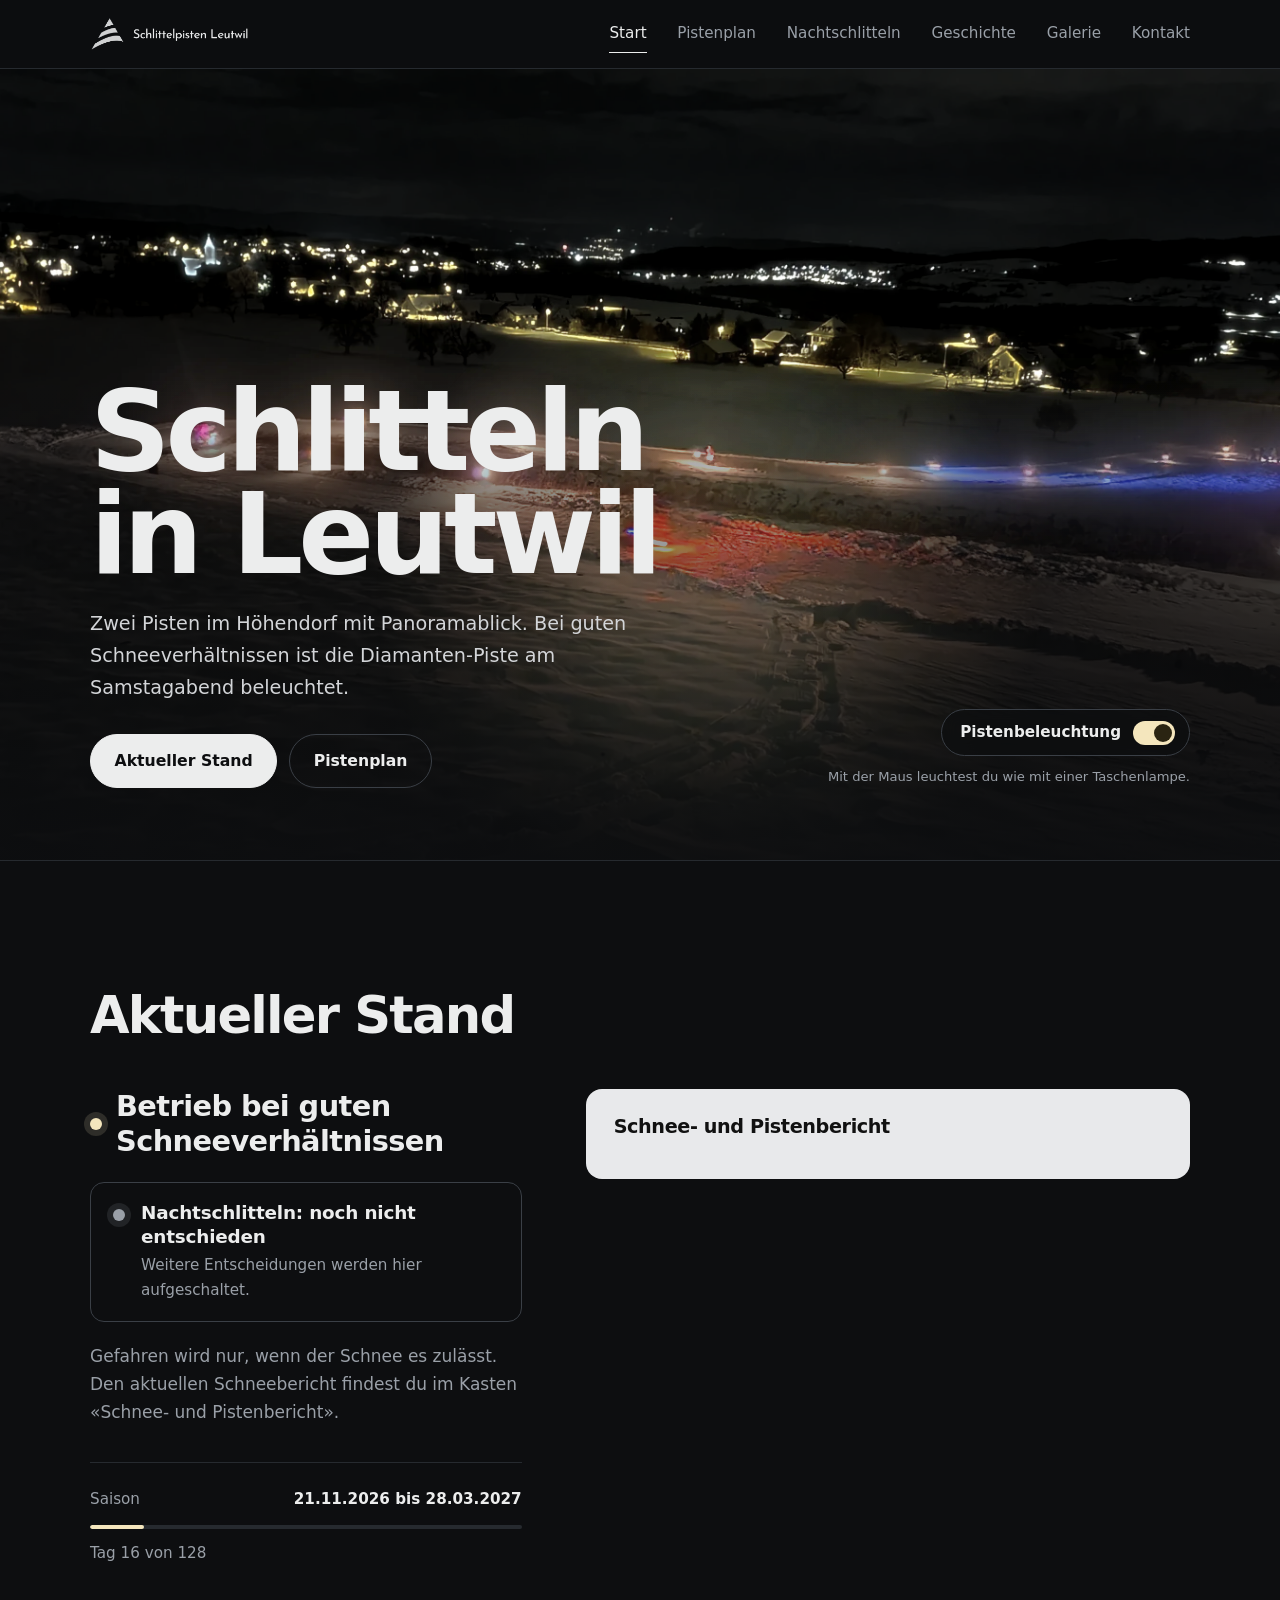
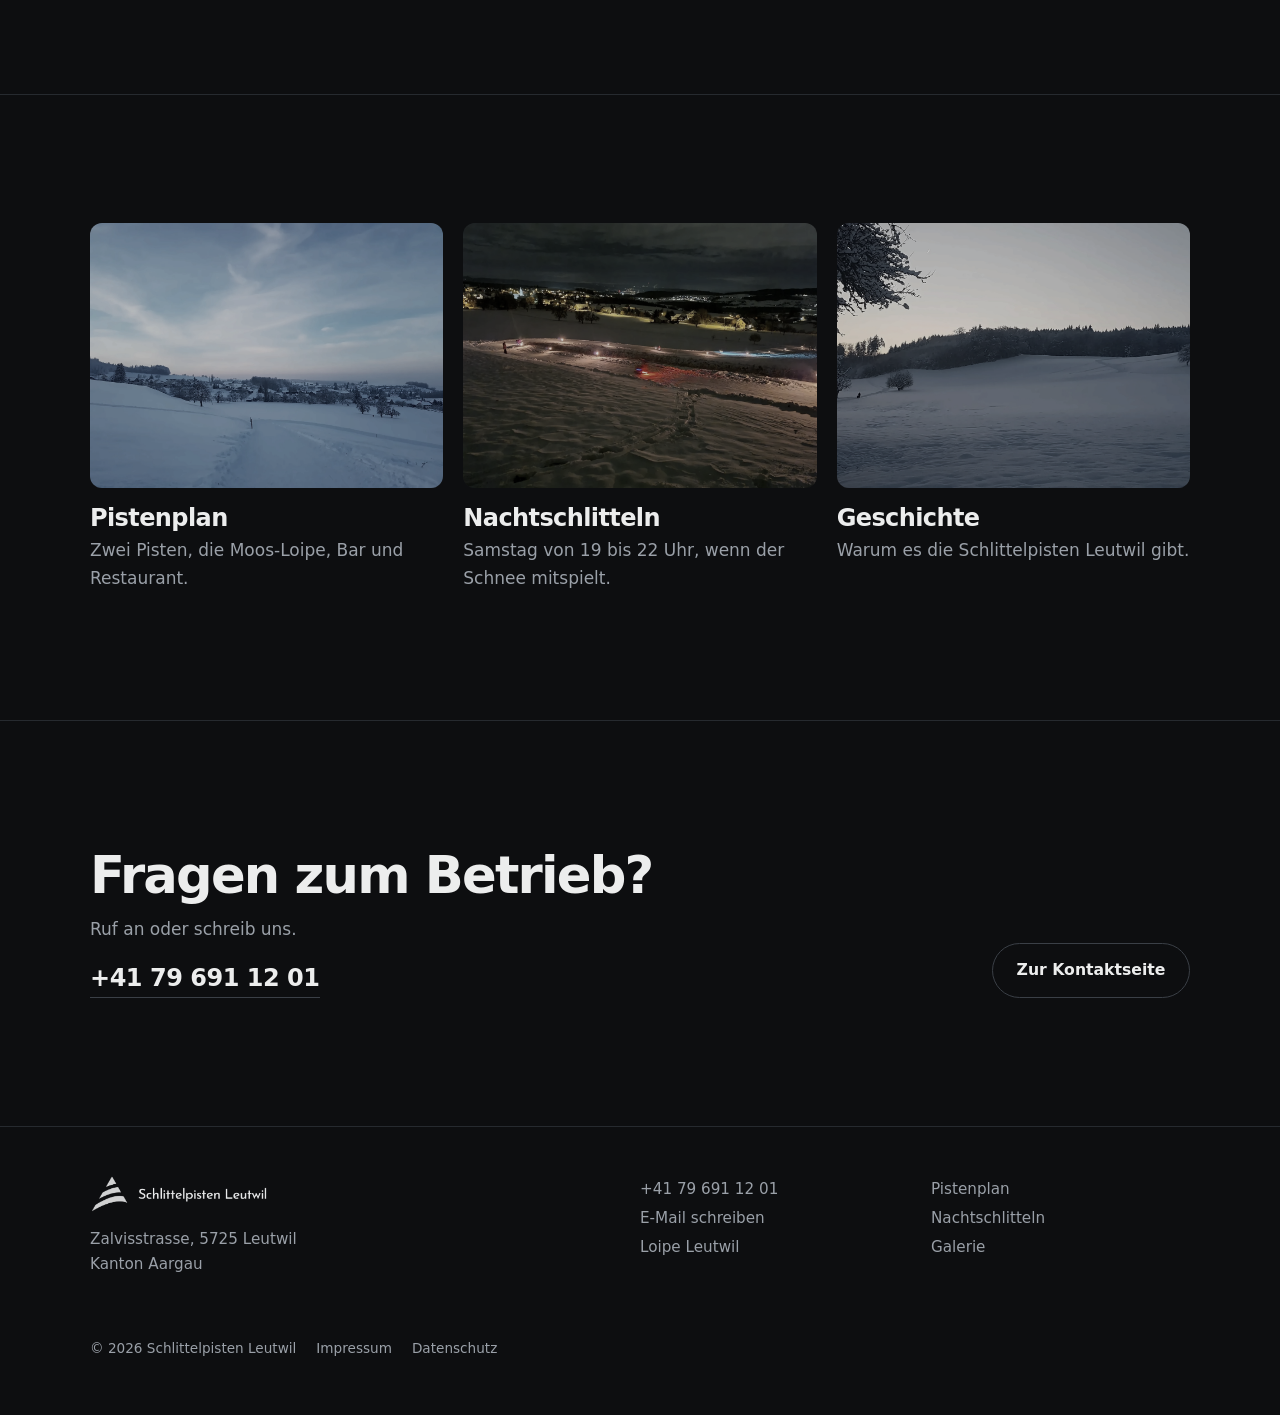
==== commit 69e01fc4: "Add files via upload" ====
--- a/index.html
+++ b/index.html
@@ -79,9 +79,8 @@
 </div>
 </section>
 
-<section class="sec" aria-labelledby="mehr-h">
+<section class="sec" aria-label="Weitere Seiten">
 <div class="wrap">
-<div class="sec-head"><h2 id="mehr-h">Auf der Piste</h2></div>
 <div class="tiles">
 <a class="tile" href="/pistenplan">
 <div class="ph"><img src="/foto-piste2.webp" width="2520" height="1889" loading="lazy" alt="Blick über die verschneite Piste auf die Dächer des Dorfs"></div>
--- a/style.css
+++ b/style.css
@@ -228,7 +228,7 @@
 
 /* Lost Place bei der Geschichte */
 .lost-hero{position:relative;overflow:hidden;border-bottom:1px solid var(--line)}
-.lost-hero svg{position:absolute;left:0;top:0;width:100%;height:100%;display:block}
+.lost-hero img.lost{object-fit:cover;filter:brightness(.34) contrast(1.05);opacity:.9;position:absolute;left:0;top:0;width:100%;height:100%;display:block}
 .lost-hero .page-head{position:relative;padding-bottom:clamp(180px,26vw,340px)}
 .lost-hero::after{content:"";position:absolute;inset:auto 0 0 0;height:90px;background:linear-gradient(to bottom,transparent,var(--bg));pointer-events:none}
 .pair.two{grid-template-columns:repeat(2,minmax(0,1fr))}
